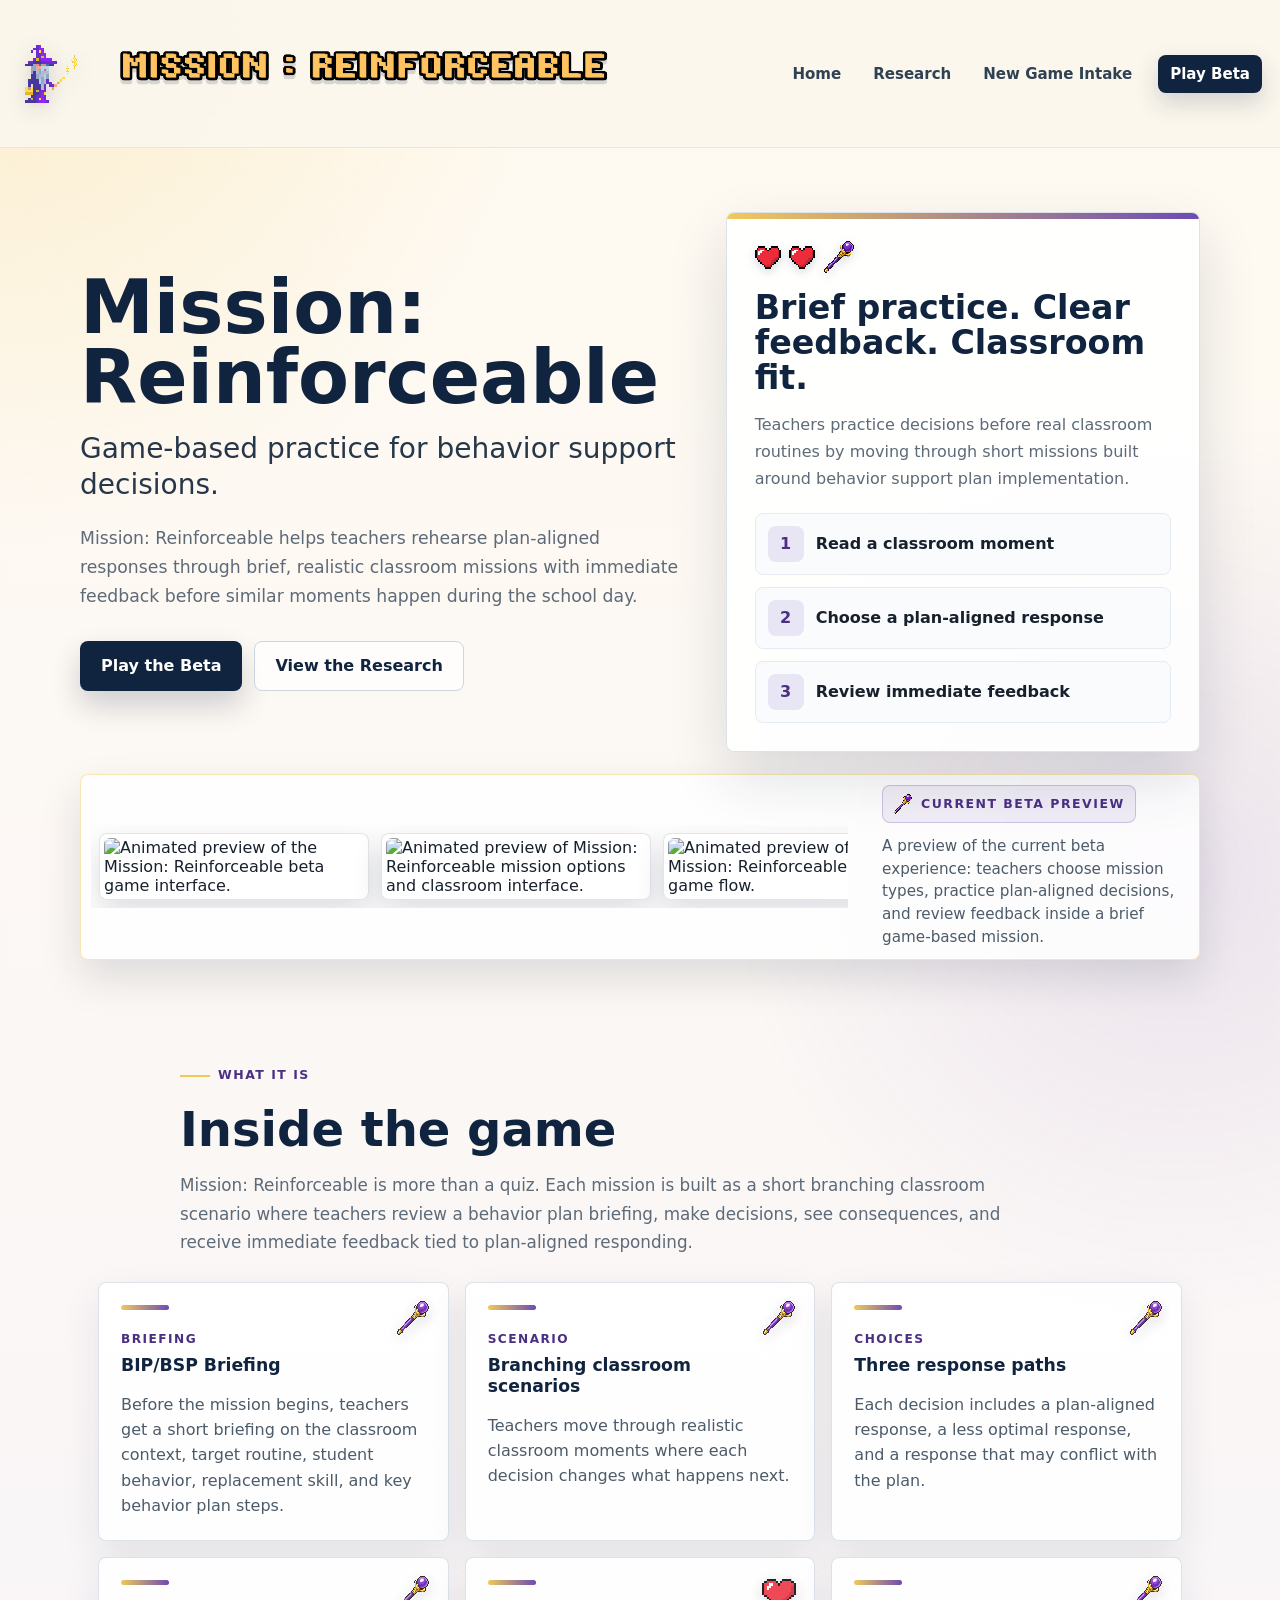
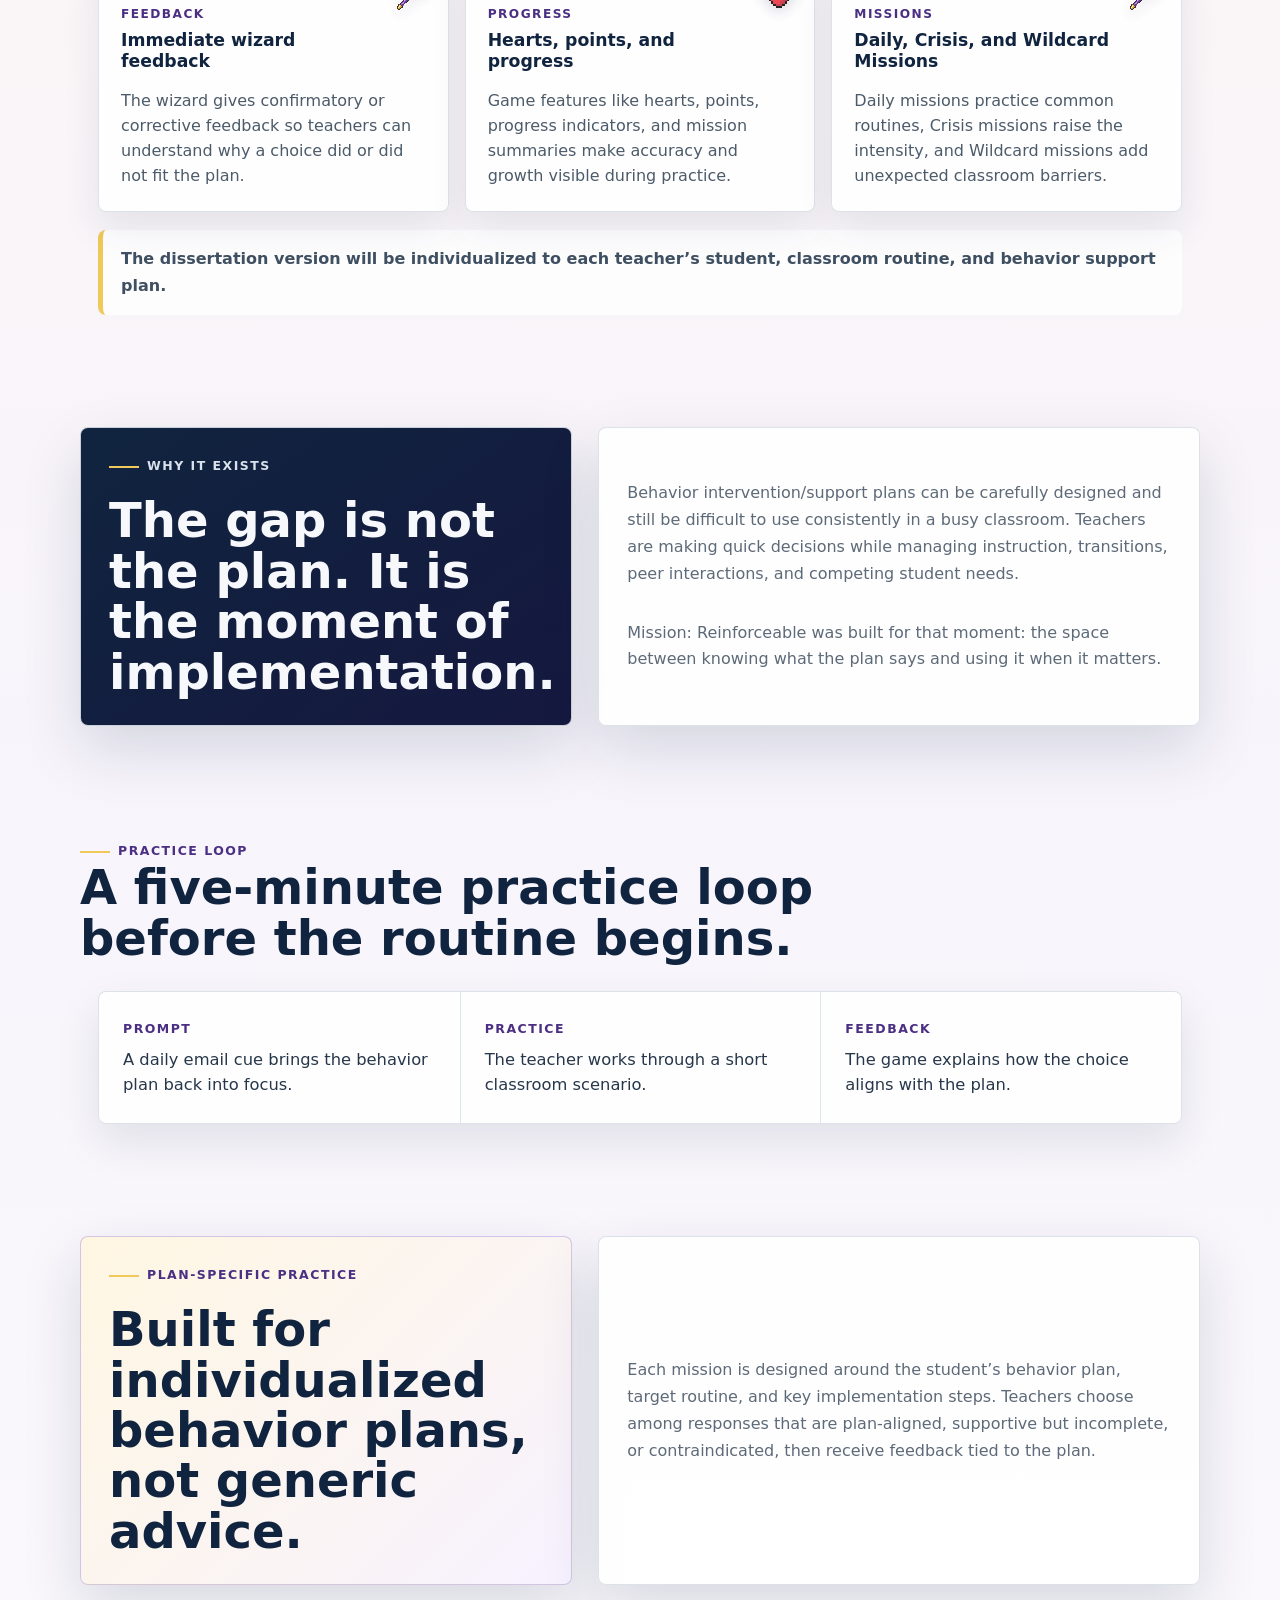
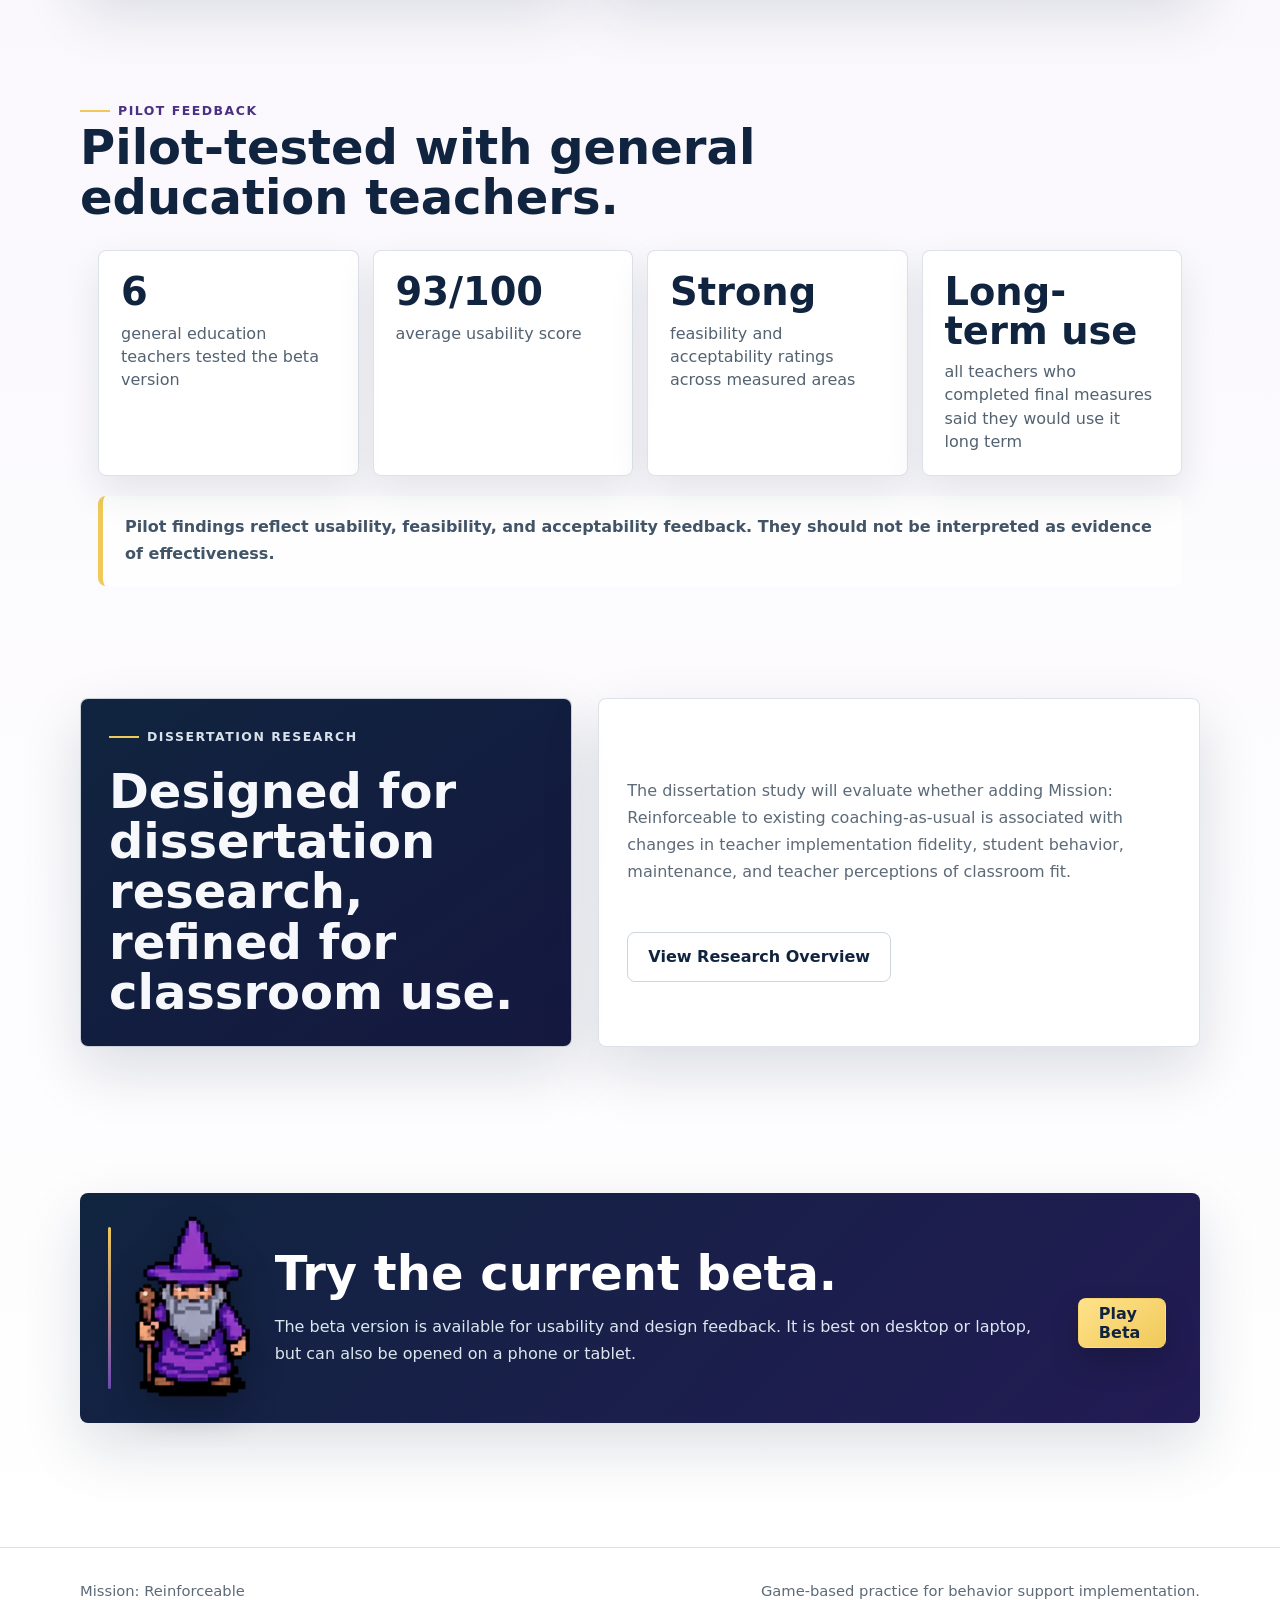
==== index.html @ dfdf7ee7 "Update eyebrow text from 'What is it' to 'What it is'" ====
<!doctype html>
<html lang="en">
<head>
  <meta charset="utf-8" />
  <meta name="viewport" content="width=device-width, initial-scale=1" />
  <title>Mission: Reinforceable</title>
  <link rel="icon" href="favicon.png" />
  <link rel="stylesheet" href="assets/site/site.css" />
</head>
<body>
  <div class="site-shell">
    <header class="site-header">
      <div class="nav-wrap">
        <a class="brand" href="./" aria-label="Mission: Reinforceable home">
          <img class="brand-icon" src="favicon.png" alt="" />
          <img class="brand-logo" src="assets/game/skin-v2/mission-reinforceable-title.png" alt="Mission: Reinforceable" />
        </a>
        <nav class="nav-links" aria-label="Primary navigation">
          <a href="./">Home</a>
          <a href="research/">Research</a>
          <a href="intake/">New Game Intake</a>
          <a class="nav-cta" href="beta/">Play Beta</a>
        </nav>
      </div>
    </header>

    <main>
      <section class="hero">
        <div class="hero-grid">
          <div class="hero-copy">
            <h1>Mission: Reinforceable</h1>
            <p class="subtitle">Game-based practice for behavior support decisions.</p>
            <p class="lede">Mission: Reinforceable helps teachers rehearse plan-aligned responses through brief, realistic classroom missions with immediate feedback before similar moments happen during the school day.</p>
            <div class="actions">
              <a class="button button-primary" href="beta/">Play the Beta</a>
              <a class="button button-secondary" href="research/">View the Research</a>
            </div>
          </div>
          <aside class="hero-summary-card" aria-label="Mission summary">
            <div class="asset-row" aria-hidden="true">
              <img src="assets/game/skin-v2/heart-icon.png" alt="" />
              <img src="assets/game/skin-v2/heart-icon.png" alt="" />
              <img src="assets/game/skin-v2/behavior-xp-icon.png" alt="" />
            </div>
            <h2>Brief practice. Clear feedback. Classroom fit.</h2>
            <p>Teachers practice decisions before real classroom routines by moving through short missions built around behavior support plan implementation.</p>
            <div class="summary-steps">
              <div class="summary-step">
                <span>1</span>
                <strong>Read a classroom moment</strong>
              </div>
              <div class="summary-step">
                <span>2</span>
                <strong>Choose a plan-aligned response</strong>
              </div>
              <div class="summary-step">
                <span>3</span>
                <strong>Review immediate feedback</strong>
              </div>
            </div>
          </aside>
        </div>

        <figure class="hero-preview-wide" aria-label="Current beta preview">
          <div class="preview-gif-row">
            <div class="preview-frame">
              <img class="game-preview-gif" src="assets/site/game-preview.gif" alt="Animated preview of the Mission: Reinforceable beta game interface." />
            </div>
            <div class="preview-frame">
              <img class="game-preview-gif" src="assets/site/game-preview-2.gif" alt="Animated preview of Mission: Reinforceable mission options and classroom interface." />
            </div>
            <div class="preview-frame">
              <img class="game-preview-gif" src="assets/site/game-preview-3.gif" alt="Animated preview of the Mission: Reinforceable beta game flow." />
            </div>
          </div>
          <figcaption class="preview-copy">
            <span class="preview-label"><img src="assets/game/skin-v2/behavior-xp-icon.png" alt="" /> Current beta preview</span>
            <p class="preview-caption">A preview of the current beta experience: teachers choose mission types, practice plan-aligned decisions, and review feedback inside a brief game-based mission.</p>
          </figcaption>
        </figure>
      </section>

      <section class="section inside-game">
        <div class="inside-game-intro">
          <p class="eyebrow">What it is</p>
          <h2>Inside the game</h2>
          <p>Mission: Reinforceable is more than a quiz. Each mission is built as a short branching classroom scenario where teachers review a behavior plan briefing, make decisions, see consequences, and receive immediate feedback tied to plan-aligned responding.</p>
        </div>
        <div class="game-feature-grid">
          <article class="game-feature-card">
            <span class="feature-kicker">Briefing</span>
            <h3>BIP/BSP Briefing</h3>
            <p>Before the mission begins, teachers get a short briefing on the classroom context, target routine, student behavior, replacement skill, and key behavior plan steps.</p>
          </article>
          <article class="game-feature-card">
            <span class="feature-kicker">Scenario</span>
            <h3>Branching classroom scenarios</h3>
            <p>Teachers move through realistic classroom moments where each decision changes what happens next.</p>
          </article>
          <article class="game-feature-card">
            <span class="feature-kicker">Choices</span>
            <h3>Three response paths</h3>
            <p>Each decision includes a plan-aligned response, a less optimal response, and a response that may conflict with the plan.</p>
          </article>
          <article class="game-feature-card">
            <span class="feature-kicker">Feedback</span>
            <h3>Immediate wizard feedback</h3>
            <p>The wizard gives confirmatory or corrective feedback so teachers can understand why a choice did or did not fit the plan.</p>
          </article>
          <article class="game-feature-card">
            <span class="feature-kicker">Progress</span>
            <h3>Hearts, points, and progress</h3>
            <p>Game features like hearts, points, progress indicators, and mission summaries make accuracy and growth visible during practice.</p>
          </article>
          <article class="game-feature-card">
            <span class="feature-kicker">Missions</span>
            <h3>Daily, Crisis, and Wildcard Missions</h3>
            <p>Daily missions practice common routines, Crisis missions raise the intensity, and Wildcard missions add unexpected classroom barriers.</p>
          </article>
        </div>
        <p class="inside-game-note">The dissertation version will be individualized to each teacher’s student, classroom routine, and behavior support plan.</p>
      </section>

      <section class="section split refined-split">
        <div class="panel dark">
          <p class="eyebrow">Why it exists</p>
          <h2>The gap is not the plan. It is the moment of implementation.</h2>
        </div>
        <div class="panel">
          <p>Behavior intervention/support plans can be carefully designed and still be difficult to use consistently in a busy classroom. Teachers are making quick decisions while managing instruction, transitions, peer interactions, and competing student needs.</p>
          <p>Mission: Reinforceable was built for that moment: the space between knowing what the plan says and using it when it matters.</p>
        </div>
      </section>

      <section class="section practice-loop-section">
        <div class="section-intro">
          <p class="eyebrow">Practice loop</p>
          <h2>A five-minute practice loop before the routine begins.</h2>
        </div>
        <div class="process-strip">
          <article>
            <span>Prompt</span>
            <p>A daily email cue brings the behavior plan back into focus.</p>
          </article>
          <article>
            <span>Practice</span>
            <p>The teacher works through a short classroom scenario.</p>
          </article>
          <article>
            <span>Feedback</span>
            <p>The game explains how the choice aligns with the plan.</p>
          </article>
        </div>
      </section>

      <section class="section split refined-split">
        <div class="panel callout">
          <p class="eyebrow">Plan-specific practice</p>
          <h2>Built for individualized behavior plans, not generic advice.</h2>
        </div>
        <div class="panel">
          <p>Each mission is designed around the student’s behavior plan, target routine, and key implementation steps. Teachers choose among responses that are plan-aligned, supportive but incomplete, or contraindicated, then receive feedback tied to the plan.</p>
        </div>
      </section>

      <section class="section">
        <div class="section-intro">
          <p class="eyebrow">Pilot feedback</p>
          <h2>Pilot-tested with general education teachers.</h2>
        </div>
        <div class="stat-grid homepage-stats">
          <article class="stat-card">
            <strong>6</strong>
            <span>general education teachers tested the beta version</span>
          </article>
          <article class="stat-card">
            <strong>93/100</strong>
            <span>average usability score</span>
          </article>
          <article class="stat-card">
            <strong>Strong</strong>
            <span>feasibility and acceptability ratings across measured areas</span>
          </article>
          <article class="stat-card">
            <strong>Long-term use</strong>
            <span>all teachers who completed final measures said they would use it long term</span>
          </article>
        </div>
        <p class="section-note">Pilot findings reflect usability, feasibility, and acceptability feedback. They should not be interpreted as evidence of effectiveness.</p>
      </section>

      <section class="section split refined-split">
        <div class="panel dark">
          <p class="eyebrow">Dissertation research</p>
          <h2>Designed for dissertation research, refined for classroom use.</h2>
        </div>
        <div class="panel">
          <p>The dissertation study will evaluate whether adding Mission: Reinforceable to existing coaching-as-usual is associated with changes in teacher implementation fidelity, student behavior, maintenance, and teacher perceptions of classroom fit.</p>
          <div class="actions">
            <a class="button button-secondary" href="research/">View Research Overview</a>
          </div>
        </div>
      </section>

      <section class="section">
        <div class="cta-band cta-band-with-guide">
          <img class="cta-guide" src="assets/game/skin-v2/wizard-guide.png" alt="" />
          <div>
            <h2>Try the current beta.</h2>
            <p>The beta version is available for usability and design feedback. It is best on desktop or laptop, but can also be opened on a phone or tablet.</p>
          </div>
          <div class="actions">
            <a class="button button-primary" href="beta/">Play Beta</a>
          </div>
        </div>
      </section>
    </main>

    <footer class="site-footer">
      <div class="footer-inner">
        <span>Mission: Reinforceable</span>
        <span>Game-based practice for behavior support implementation.</span>
      </div>
    </footer>
  </div>
</body>
</html>
---- assets/site/site.css ----
:root {
  color-scheme: light;
  --mr-navy: #10243f;
  --mr-navy-2: #17365c;
  --mr-gold: #f0c95a;
  --mr-gold-dark: #9b7130;
  --mr-purple: #6d4bb3;
  --mr-purple-dark: #4b2f83;
  --mr-cream: #fbf7ed;
  --ink: #17202c;
  --muted: #5d6a78;
  --navy: var(--mr-navy);
  --navy-2: var(--mr-navy-2);
  --cream: var(--mr-cream);
  --paper: #ffffff;
  --line: #d9e0e7;
  --gold: var(--mr-gold);
  --gold-dark: var(--mr-gold-dark);
  --purple: var(--mr-purple);
  --purple-dark: var(--mr-purple-dark);
  --teal: var(--mr-purple);
  --teal-dark: var(--mr-purple-dark);
  --shadow: 0 24px 60px rgba(16, 36, 63, .14);
  --radius: 8px;
  font-family: Inter, ui-sans-serif, system-ui, -apple-system, BlinkMacSystemFont, "Segoe UI", sans-serif;
}

* {
  box-sizing: border-box;
}

html {
  background: var(--cream);
}

body {
  margin: 0;
  color: var(--ink);
  background:
    radial-gradient(circle at top left, rgba(240, 201, 90, .24), transparent 34rem),
    radial-gradient(circle at 92% 18%, rgba(109, 75, 179, .12), transparent 28rem),
    linear-gradient(180deg, #fffaf0 0%, #f7f4fb 48%, #fff 100%);
}

img {
  max-width: 100%;
  display: block;
}

a {
  color: inherit;
}

.site-shell {
  min-height: 100vh;
}

.site-header {
  position: sticky;
  top: 0;
  z-index: 20;
  border-bottom: 1px solid rgba(217, 224, 231, .78);
  background: rgba(251, 247, 237, .92);
  backdrop-filter: blur(18px);
}

.nav-wrap {
  width: min(1320px, calc(100% - 36px));
  margin: 0 auto;
}

.section,
.hero-inner,
.hero-grid,
.hero-preview-wide {
  width: min(1120px, calc(100% - 36px));
  margin: 0 auto;
}

.nav-wrap {
  min-height: 84px;
  padding: 2px 0;
  display: flex;
  align-items: center;
  justify-content: space-between;
  gap: 22px;
}

.brand {
  display: inline-flex;
  align-items: center;
  gap: 12px;
  min-width: 0;
  flex: 0 1 auto;
  font-weight: 800;
  text-decoration: none;
  letter-spacing: .01em;
}

.brand-icon {
  width: clamp(56px, 5vw, 70px);
  height: clamp(56px, 5vw, 70px);
  flex: 0 0 auto;
  object-fit: contain;
  image-rendering: pixelated;
  filter: drop-shadow(0 5px 10px rgba(16, 36, 63, .16));
}

.brand-logo {
  width: clamp(420px, 42vw, 640px);
  height: auto;
  object-fit: contain;
  object-position: left center;
  image-rendering: crisp-edges;
  image-rendering: pixelated;
  filter: drop-shadow(0 4px 0 rgba(16, 36, 63, .16));
}

.nav-links {
  display: flex;
  align-items: center;
  justify-content: flex-end;
  gap: 8px;
  flex-wrap: wrap;
  flex: 0 1 auto;
}

.nav-links a {
  padding: 10px 12px;
  border-radius: 8px;
  color: #304154;
  font-size: .94rem;
  font-weight: 700;
  text-decoration: none;
}

.nav-links a:hover,
.nav-links a:focus-visible {
  color: var(--navy);
  background: rgba(109, 75, 179, .1);
  outline: none;
}

.nav-links .nav-cta {
  margin-left: 6px;
  color: #fff;
  background: var(--navy);
  box-shadow: 0 10px 24px rgba(16, 36, 63, .18);
}

.nav-links .nav-cta:hover,
.nav-links .nav-cta:focus-visible {
  color: #fff;
  background: var(--navy-2);
}

.hero {
  padding: 64px 0 46px;
}

.hero-inner,
.hero-grid {
  display: grid;
  grid-template-columns: minmax(0, 1.12fr) minmax(300px, .88fr);
  gap: 42px;
  align-items: center;
}

.hero-copy {
  min-width: 0;
}

.eyebrow {
  display: inline-flex;
  align-items: center;
  gap: 8px;
  margin: 0 0 18px;
  color: var(--purple-dark);
  font-size: .78rem;
  font-weight: 900;
  letter-spacing: .12em;
  text-transform: uppercase;
}

.eyebrow::before {
  content: "";
  width: 30px;
  height: 2px;
  background: var(--gold);
}

h1,
h2,
h3 {
  margin: 0;
  color: var(--navy);
  letter-spacing: 0;
}

h1 {
  max-width: 760px;
  font-size: clamp(2.7rem, 8vw, 5.8rem);
  line-height: .94;
}

.hero-copy h1 {
  font-size: clamp(2.16rem, 6.4vw, 4.64rem);
}

.page-title {
  font-size: clamp(2.45rem, 6vw, 4.6rem);
}

.research-title {
  font-size: clamp(1.95rem, 4.1vw, 3.15rem);
}

h2 {
  font-size: clamp(1.85rem, 4vw, 3rem);
  line-height: 1.05;
}

h3 {
  font-size: 1.08rem;
  line-height: 1.2;
}

.card h2,
.note-card h2 {
  font-size: 1.35rem;
  line-height: 1.18;
}

p {
  color: var(--muted);
  line-height: 1.68;
}

.subtitle {
  max-width: 760px;
  margin: 18px 0 0;
  color: #26374a;
  font-size: clamp(1.25rem, 2.8vw, 1.75rem);
  line-height: 1.3;
}

.lede {
  max-width: 720px;
  margin: 20px 0 0;
  font-size: 1.08rem;
}

.citation {
  color: #586a78;
  font-size: .92em;
  font-weight: 650;
}

.research-pill {
  width: fit-content;
  margin: 22px 0 0;
  padding: 10px 14px;
  border: 1px solid rgba(109, 75, 179, .28);
  border-radius: 999px;
  color: var(--purple-dark);
  background: rgba(109, 75, 179, .09);
  font-size: .9rem;
  font-weight: 850;
}

.actions {
  display: flex;
  flex-wrap: wrap;
  gap: 12px;
  margin-top: 30px;
}

.button {
  min-height: 50px;
  display: inline-flex;
  align-items: center;
  justify-content: center;
  padding: 0 20px;
  border: 1px solid transparent;
  border-radius: 8px;
  font-weight: 800;
  text-decoration: none;
}

.button-primary {
  color: #fff;
  background: var(--navy);
  box-shadow: 0 14px 30px rgba(16, 36, 63, .2);
}

.button-primary:hover,
.button-primary:focus-visible {
  background: var(--navy-2);
  outline: none;
}

.button-secondary {
  color: var(--navy);
  border-color: #cbd6df;
  background: rgba(255, 255, 255, .78);
}

.button-secondary:hover,
.button-secondary:focus-visible {
  border-color: var(--purple);
  outline: none;
}

.hero-card,
.hero-summary-card,
.panel,
.card,
.feature-card,
.note-card {
  border: 1px solid rgba(217, 224, 231, .92);
  border-radius: var(--radius);
  background: rgba(255, 255, 255, .88);
  box-shadow: var(--shadow);
}

.hero-card,
.hero-summary-card {
  position: relative;
  overflow: hidden;
  padding: 28px;
}

.hero-card::before,
.hero-summary-card::before {
  content: "";
  position: absolute;
  inset: 0 0 auto;
  height: 6px;
  background: linear-gradient(90deg, var(--gold), var(--purple));
}

.asset-row {
  display: flex;
  align-items: center;
  gap: 8px;
  margin: 0 0 18px;
}

.asset-row img {
  width: 26px;
  height: 26px;
  object-fit: contain;
  image-rendering: pixelated;
  filter: drop-shadow(0 3px 5px rgba(16, 36, 63, .18));
}

.asset-row img:last-child {
  width: 32px;
  height: 32px;
}

.hero-summary-card h2 {
  font-size: clamp(1.45rem, 2.6vw, 2.15rem);
}

.hero-summary-card p {
  margin: 16px 0 0;
}

.mission-preview,
.summary-steps {
  display: grid;
  gap: 12px;
  margin-top: 20px;
}

.mission-row,
.summary-step {
  display: grid;
  grid-template-columns: 36px 1fr;
  gap: 12px;
  align-items: center;
  padding: 12px;
  border: 1px solid #e5ebf1;
  border-radius: 8px;
  background: #f9fbfd;
}

.mission-step,
.summary-step span {
  width: 36px;
  height: 36px;
  display: grid;
  place-items: center;
  border-radius: 8px;
  color: var(--purple-dark);
  background: rgba(109, 75, 179, .12);
  font-weight: 900;
}

.hero-preview-wide {
  width: min(1120px, calc(100% - 36px));
  margin-top: 22px;
  padding: 10px;
  display: grid;
  grid-template-columns: minmax(0, 1.85fr) minmax(280px, .75fr);
  gap: clamp(18px, 3vw, 34px);
  align-items: center;
  border: 1px solid rgba(240, 201, 90, .46);
  border-radius: 8px;
  background: rgba(255, 255, 255, .86);
  box-shadow: 0 18px 42px rgba(12, 31, 54, .13);
}

.preview-gif-row {
  display: flex;
  gap: 12px;
  align-items: center;
  overflow-x: auto;
  padding: 8px;
  scrollbar-color: rgba(109, 75, 179, .45) rgba(255, 255, 255, .55);
}

.preview-frame {
  flex: 0 0 auto;
  overflow: hidden;
  padding: 4px;
  border: 1px solid rgba(17, 42, 70, .12);
  border-radius: 8px;
  background: rgba(255, 255, 255, .94);
  box-shadow: 0 12px 30px rgba(12, 31, 54, .14);
}

.preview-copy {
  min-width: 0;
}

.preview-label {
  display: inline-flex;
  width: fit-content;
  margin: 0;
  padding: 8px 10px;
  align-items: center;
  gap: 8px;
  border: 1px solid rgba(109, 75, 179, .28);
  border-radius: 8px;
  color: var(--purple-dark);
  background: rgba(109, 75, 179, .09);
  font-size: .78rem;
  font-weight: 900;
  letter-spacing: .12em;
  line-height: 1;
  text-transform: uppercase;
}

.preview-label img {
  width: 20px;
  height: 20px;
  object-fit: contain;
  image-rendering: pixelated;
}

.game-preview-gif {
  width: clamp(260px, 20vw, 360px);
  height: auto;
  max-width: none;
  border-radius: 6px;
  background: #fff;
}

.preview-caption {
  margin: 12px 0 0;
  color: #4c5b69;
  font-size: .95rem;
  line-height: 1.5;
}

.inside-game {
  padding-top: 18px;
}

.inside-game-intro {
  width: min(920px, calc(100% - 36px));
  margin: 0 auto 26px;
}

.inside-game-intro p:last-child {
  max-width: 840px;
  margin-bottom: 0;
  font-size: 1.05rem;
}

.game-feature-grid {
  width: min(1120px, calc(100% - 36px));
  margin: 0 auto;
  display: grid;
  grid-template-columns: repeat(3, minmax(0, 1fr));
  gap: 16px;
}

.game-feature-card {
  position: relative;
  min-height: 230px;
  padding: 22px;
  overflow: hidden;
  border: 1px solid rgba(217, 224, 231, .92);
  border-radius: var(--radius);
  background: rgba(255, 255, 255, .9);
  box-shadow: 0 16px 38px rgba(16, 36, 63, .09);
}

.game-feature-card::before {
  content: "";
  display: block;
  width: 48px;
  height: 5px;
  margin-bottom: 18px;
  border-radius: 999px;
  background: linear-gradient(90deg, var(--gold), var(--purple));
}

.game-feature-card::after {
  content: "";
  position: absolute;
  right: 18px;
  top: 18px;
  width: 34px;
  height: 34px;
  opacity: .86;
  background: url("../game/skin-v2/behavior-xp-icon.png") center / contain no-repeat;
  image-rendering: pixelated;
  filter: drop-shadow(0 4px 7px rgba(16, 36, 63, .18));
}

.game-feature-card:nth-child(5)::after {
  background-image: url("../game/skin-v2/heart-icon.png");
}

.game-feature-card h3 {
  max-width: calc(100% - 38px);
  margin-top: 8px;
}

.game-feature-card p {
  margin-bottom: 0;
  color: #4c5b69;
  line-height: 1.58;
}

.feature-kicker {
  display: inline-flex;
  color: var(--purple-dark);
  font-size: .76rem;
  font-weight: 900;
  letter-spacing: .12em;
  line-height: 1;
  text-transform: uppercase;
}

.inside-game-note {
  width: min(1120px, calc(100% - 36px));
  margin: 18px auto 0;
  padding: 16px 18px;
  border-left: 5px solid var(--gold);
  border-radius: var(--radius);
  color: #3f5062;
  background: rgba(255, 255, 255, .82);
  font-weight: 750;
}

.practice-loop-section {
  padding-top: 44px;
}

.process-strip {
  width: min(1120px, calc(100% - 36px));
  margin: 0 auto;
  display: grid;
  grid-template-columns: repeat(3, minmax(0, 1fr));
  border: 1px solid rgba(217, 224, 231, .92);
  border-radius: var(--radius);
  overflow: hidden;
  background: rgba(255, 255, 255, .9);
  box-shadow: 0 18px 44px rgba(16, 36, 63, .1);
}

.process-strip article {
  padding: 26px 24px;
}

.process-strip article + article {
  border-left: 1px solid #dfe7ee;
}

.process-strip span {
  display: inline-flex;
  margin-bottom: 12px;
  color: var(--purple-dark);
  font-size: .78rem;
  font-weight: 900;
  letter-spacing: .12em;
  text-transform: uppercase;
}

.process-strip p {
  margin: 0;
  color: #26374a;
  font-size: 1.02rem;
  line-height: 1.5;
}

.section {
  padding: 56px 0;
}

.section-intro {
  max-width: 760px;
  margin-bottom: 28px;
}

.section-intro p {
  margin-bottom: 0;
}

.split {
  display: grid;
  grid-template-columns: minmax(0, .9fr) minmax(0, 1.1fr);
  gap: 26px;
  align-items: start;
}

.refined-split {
  align-items: stretch;
}

.refined-split .panel {
  display: flex;
  flex-direction: column;
  justify-content: center;
}

.panel {
  padding: 28px;
}

.panel.dark {
  color: #f6f8fb;
  background: linear-gradient(145deg, var(--navy), #15183f);
}

.panel.dark h2,
.panel.dark h3,
.panel.dark p {
  color: inherit;
}

.panel.dark p {
  color: #d9e2ec;
}

.grid-3,
.grid-5,
.content-grid {
  display: grid;
  gap: 16px;
}

.grid-3 {
  grid-template-columns: repeat(3, minmax(0, 1fr));
}

.grid-5 {
  grid-template-columns: repeat(5, minmax(0, 1fr));
}

.content-grid {
  grid-template-columns: repeat(2, minmax(0, 1fr));
}

.card,
.feature-card,
.note-card {
  padding: 22px;
}

.card p,
.feature-card p,
.note-card p {
  margin-bottom: 0;
}

.number {
  width: 38px;
  height: 38px;
  display: grid;
  place-items: center;
  margin-bottom: 18px;
  border-radius: 8px;
  color: var(--navy);
  background: linear-gradient(145deg, #f5db91, #d3a84d);
  font-weight: 900;
}

.feature-card {
  box-shadow: none;
}

.feature-card::before {
  content: "";
  display: block;
  width: 38px;
  height: 4px;
  margin-bottom: 18px;
  border-radius: 999px;
  background: var(--purple);
}

.icon-eyebrow img {
  width: 22px;
  height: 22px;
  object-fit: contain;
  image-rendering: pixelated;
}

.research-wizard-card {
  display: grid;
  grid-template-columns: 88px 1fr;
  gap: 18px;
  align-items: center;
  border-color: rgba(109, 75, 179, .24);
}

.wizard-accent {
  width: 88px;
  height: auto;
  justify-self: center;
  image-rendering: pixelated;
  filter: drop-shadow(0 12px 18px rgba(16, 36, 63, .2));
}

.research-hero .hero-inner {
  align-items: start;
}

.outcome-grid,
.stat-grid {
  width: min(1120px, calc(100% - 36px));
  margin: 0 auto 18px;
  display: grid;
  gap: 14px;
}

.outcome-grid {
  grid-template-columns: repeat(4, minmax(0, 1fr));
}

.outcome-card,
.mini-card,
.stat-card {
  border: 1px solid rgba(217, 224, 231, .92);
  border-radius: var(--radius);
  background: rgba(255, 255, 255, .9);
}

.outcome-card {
  min-height: 112px;
  display: flex;
  align-items: center;
  padding: 18px;
  color: var(--navy);
  font-size: 1.02rem;
  font-weight: 850;
  box-shadow: 0 14px 34px rgba(16, 36, 63, .08);
}

.outcome-card::before {
  content: "";
  width: 10px;
  height: 42px;
  flex: 0 0 auto;
  margin-right: 14px;
  border-radius: 999px;
  background: linear-gradient(var(--gold), var(--purple));
}

.support-list {
  display: flex;
  flex-wrap: wrap;
  gap: 10px;
  margin: 18px 0;
  padding: 0;
  list-style: none;
}

.support-list li {
  padding: 9px 12px;
  border: 1px solid #dfe7ee;
  border-radius: 999px;
  color: #26374a;
  background: #fff;
  font-size: .92rem;
  font-weight: 800;
}

.compact-grid {
  margin: 18px 0;
}

.mini-card {
  padding: 16px;
  color: var(--navy);
  font-weight: 850;
  box-shadow: none;
}

.research-card h3,
.phase-card h3,
.decision-card h3 {
  margin-bottom: 12px;
}

.research-card .citation {
  margin-top: 14px;
  color: var(--purple-dark);
}

.phase-card {
  border-top: 5px solid var(--gold);
}

.decision-card {
  border-top: 5px solid var(--purple);
}

.measure-grid .feature-card {
  min-height: 190px;
}

.section-note {
  width: min(1120px, calc(100% - 36px));
  margin: 20px auto 0;
  padding: 18px 22px;
  border-left: 5px solid var(--gold);
  border-radius: var(--radius);
  background: rgba(255, 255, 255, .82);
  color: #425467;
  font-weight: 700;
}

.stat-grid {
  grid-template-columns: repeat(4, minmax(0, 1fr));
}

.stat-card {
  padding: 22px;
  box-shadow: 0 16px 38px rgba(16, 36, 63, .1);
}

.stat-card strong {
  display: block;
  margin-bottom: 10px;
  color: var(--navy);
  font-size: clamp(1.6rem, 3vw, 2.4rem);
  line-height: 1;
}

.stat-card span {
  color: #536271;
  line-height: 1.45;
}

.homepage-stats .stat-card {
  min-height: 170px;
}

.researcher-note {
  color: #31465c;
  font-weight: 750;
}

.references-section {
  padding-top: 28px;
}

.reference-list {
  width: min(1120px, calc(100% - 36px));
  margin: 0 auto 56px;
  padding: 24px 28px 24px 48px;
  border: 1px solid rgba(217, 224, 231, .92);
  border-radius: var(--radius);
  background: rgba(255, 255, 255, .82);
  color: #536271;
  box-shadow: 0 14px 38px rgba(16, 36, 63, .08);
  columns: 2;
  column-gap: 42px;
  font-size: .82rem;
  line-height: 1.5;
}

.reference-list li {
  break-inside: avoid;
  margin: 0 0 12px;
  padding-left: 4px;
}

.reference-list a {
  color: var(--purple-dark);
  overflow-wrap: anywhere;
}

.callout {
  border-color: rgba(109, 75, 179, .28);
  background: linear-gradient(135deg, #fff7e2, #f7f2ff);
}

.cta-band {
  margin: 34px auto 68px;
  padding: 34px;
  display: flex;
  align-items: center;
  justify-content: space-between;
  gap: 24px;
  border-radius: var(--radius);
  background: linear-gradient(135deg, var(--navy), #221b54);
  box-shadow: var(--shadow);
}

.cta-band::before {
  content: "";
  align-self: stretch;
  width: 5px;
  border-radius: 999px;
  background: linear-gradient(var(--gold), var(--purple));
}

.cta-band-with-guide {
  position: relative;
  padding-left: 28px;
}

.cta-guide {
  width: clamp(76px, 9vw, 118px);
  height: auto;
  flex: 0 0 auto;
  align-self: flex-end;
  margin: -12px 0 -10px;
  image-rendering: pixelated;
  filter: drop-shadow(0 14px 18px rgba(0, 0, 0, .24));
}

.cta-band h2,
.cta-band p {
  color: #fff;
}

.cta-band p {
  margin-bottom: 0;
  color: #dbe7ef;
}

.cta-band .button-primary {
  color: #10243f;
  background: linear-gradient(145deg, #ffe28a, var(--gold));
  box-shadow: 0 14px 30px rgba(0, 0, 0, .18);
}

.cta-band .button-primary:hover,
.cta-band .button-primary:focus-visible {
  color: #10243f;
  background: #ffe28a;
}

.site-footer {
  padding: 34px 0;
  border-top: 1px solid var(--line);
  color: var(--muted);
  background: #fff;
}

.footer-inner {
  width: min(1120px, calc(100% - 36px));
  margin: 0 auto;
  display: flex;
  justify-content: space-between;
  gap: 18px;
  flex-wrap: wrap;
  font-size: .92rem;
}

.placeholder-box {
  padding: 28px;
  border: 1px dashed rgba(109, 75, 179, .45);
  border-radius: var(--radius);
  background: rgba(109, 75, 179, .07);
}

.beta-briefing {
  padding: 58px 0 76px;
}

.briefing-hero,
.briefing-panel,
.briefing-cta {
  width: min(1120px, calc(100% - 36px));
  margin: 0 auto;
}

.briefing-hero {
  max-width: 900px;
  margin-bottom: 34px;
  text-align: center;
}

.briefing-hero .eyebrow {
  justify-content: center;
}

.briefing-panel {
  position: relative;
  display: grid;
  grid-template-columns: minmax(112px, 170px) 1fr;
  gap: 28px;
  align-items: center;
  margin-top: 18px;
  padding: 26px 30px;
  overflow: hidden;
  border: 1px solid rgba(217, 224, 231, .92);
  border-radius: var(--radius);
  background: rgba(255, 255, 255, .9);
  box-shadow: 0 18px 44px rgba(16, 36, 63, .1);
}

.briefing-panel::before {
  content: "";
  position: absolute;
  inset: 0 0 auto;
  height: 6px;
  background: linear-gradient(90deg, var(--gold), var(--purple));
}

.briefing-panel.reverse {
  grid-template-columns: 1fr minmax(112px, 170px);
}

.briefing-panel.reverse .briefing-wizard {
  grid-column: 2;
  grid-row: 1;
}

.briefing-panel.reverse .briefing-copy {
  grid-column: 1;
  grid-row: 1;
}

.briefing-wizard {
  width: min(150px, 100%);
  height: auto;
  justify-self: center;
  image-rendering: pixelated;
  filter: drop-shadow(0 13px 18px rgba(16, 36, 63, .18));
}

.briefing-wizard.flip {
  transform: scaleX(-1);
}

.briefing-copy h2 {
  margin-top: 10px;
  font-size: clamp(1.45rem, 2.8vw, 2.15rem);
}

.briefing-copy p {
  max-width: 760px;
  margin: 14px 0 0;
  color: #3f5062;
  font-size: 1.03rem;
}

.briefing-label {
  display: inline-flex;
  width: fit-content;
  padding: 7px 10px;
  border: 1px solid rgba(240, 201, 90, .58);
  border-radius: 8px;
  color: var(--purple-dark);
  background: rgba(240, 201, 90, .18);
  font-size: .76rem;
  font-weight: 900;
  letter-spacing: .12em;
  line-height: 1;
  text-transform: uppercase;
}

.briefing-note {
  padding: 14px 16px;
  border-left: 5px solid var(--purple);
  border-radius: 8px;
  background: rgba(109, 75, 179, .08);
  font-weight: 700;
}

.briefing-checklist {
  display: grid;
  grid-template-columns: repeat(2, minmax(0, 1fr));
  gap: 10px;
  margin: 16px 0 0;
  padding: 0;
  list-style: none;
}

.briefing-checklist li {
  padding: 11px 12px;
  border: 1px solid rgba(217, 224, 231, .92);
  border-radius: 8px;
  color: #27384c;
  background: #fff;
  font-size: .95rem;
  font-weight: 800;
}

.briefing-cta {
  margin-top: 28px;
  padding: 32px;
  display: flex;
  align-items: center;
  justify-content: space-between;
  gap: 26px;
  border-radius: var(--radius);
  background: linear-gradient(135deg, var(--navy), #221b54);
  box-shadow: var(--shadow);
}

.briefing-cta h2,
.briefing-cta p {
  color: #fff;
}

.briefing-cta p {
  margin-bottom: 0;
  color: #e6edf7;
}

.briefing-cta .eyebrow {
  color: #ffe28a;
}

.launch-beta-button {
  flex: 0 0 auto;
}

.field-list {
  display: grid;
  gap: 12px;
  margin: 20px 0 0;
  padding: 0;
  list-style: none;
}

.field-list li {
  padding: 14px 16px;
  border: 1px solid #dfe7ee;
  border-radius: 8px;
  background: #fff;
  color: #34465b;
  font-weight: 700;
}

@media (max-width: 900px) {
  .nav-wrap {
    align-items: flex-start;
    flex-direction: column;
    min-height: auto;
    padding: 8px 0;
  }

  .nav-links {
    justify-content: flex-start;
  }

  .brand-logo {
    width: clamp(390px, 72vw, 540px);
  }

  .brand-icon {
    width: 56px;
    height: 56px;
  }

  .hero-inner,
  .hero-grid,
  .split,
  .content-grid {
    grid-template-columns: 1fr;
  }

  .process-strip {
    grid-template-columns: 1fr;
  }

  .hero-preview-wide {
    grid-template-columns: 1fr;
  }

  .process-strip article + article {
    border-left: 0;
    border-top: 1px solid #dfe7ee;
  }

  .grid-3,
  .grid-5 {
    grid-template-columns: repeat(2, minmax(0, 1fr));
  }

  .outcome-grid,
  .stat-grid {
    grid-template-columns: repeat(2, minmax(0, 1fr));
  }

  .game-feature-grid {
    grid-template-columns: repeat(2, minmax(0, 1fr));
  }

  .reference-list {
    columns: 1;
  }

  .cta-band {
    align-items: flex-start;
    flex-direction: column;
  }

  .briefing-panel,
  .briefing-panel.reverse {
    grid-template-columns: 120px 1fr;
  }

  .briefing-panel.reverse .briefing-wizard {
    grid-column: 1;
  }

  .briefing-panel.reverse .briefing-copy {
    grid-column: 2;
  }

  .briefing-cta {
    align-items: flex-start;
    flex-direction: column;
  }

  .cta-band::before {
    width: 100%;
    height: 5px;
  }

  .cta-guide {
    align-self: flex-start;
    margin: -8px 0 0;
  }

  .research-wizard-card {
    grid-template-columns: 72px 1fr;
  }

  .wizard-accent {
    width: 72px;
  }
}

@media (max-width: 620px) {
  .nav-wrap,
  .section,
  .hero-inner,
  .hero-grid,
  .hero-preview-wide,
  .footer-inner {
    width: min(100% - 24px, 1120px);
  }

  .nav-links,
  .nav-links a,
  .button,
  .actions {
    width: 100%;
  }

  .nav-links a,
  .button {
    justify-content: center;
  }

  .brand-logo {
    width: min(390px, calc(100vw - 76px));
  }

  .brand-icon {
    width: 48px;
    height: 48px;
  }

  .grid-3,
  .grid-5 {
    grid-template-columns: 1fr;
  }

  .outcome-grid,
  .stat-grid,
  .process-strip,
  .game-feature-grid,
  .inside-game-intro,
  .inside-game-note,
  .section-note {
    width: min(100% - 24px, 1120px);
  }

  .outcome-grid,
  .stat-grid,
  .game-feature-grid {
    grid-template-columns: 1fr;
  }

  .hero {
    padding-top: 48px;
  }

  .preview-gif-row {
    padding: 6px;
  }

  .game-preview-gif {
    width: clamp(240px, 78vw, 330px);
  }

  .section {
    padding: 40px 0;
  }

  .reference-list {
    width: min(100% - 24px, 1120px);
    padding: 20px 20px 20px 36px;
  }

  .beta-briefing {
    padding: 42px 0 58px;
  }

  .briefing-hero,
  .briefing-panel,
  .briefing-cta {
    width: min(100% - 24px, 1120px);
  }

  .briefing-panel,
  .briefing-panel.reverse {
    grid-template-columns: 1fr;
    gap: 16px;
    padding: 24px 22px;
  }

  .briefing-panel.reverse .briefing-wizard,
  .briefing-panel.reverse .briefing-copy {
    grid-column: 1;
  }

  .briefing-wizard {
    width: 86px;
    justify-self: start;
  }

  .briefing-copy p {
    font-size: 1rem;
  }

  .briefing-checklist {
    grid-template-columns: 1fr;
  }

  .launch-beta-button {
    width: 100%;
  }

  .research-wizard-card {
    grid-template-columns: 1fr;
  }

  .wizard-accent {
    width: 64px;
    justify-self: start;
  }

  .asset-row img {
    width: 22px;
    height: 22px;
  }

  .asset-row img:last-child {
    width: 28px;
    height: 28px;
  }
}
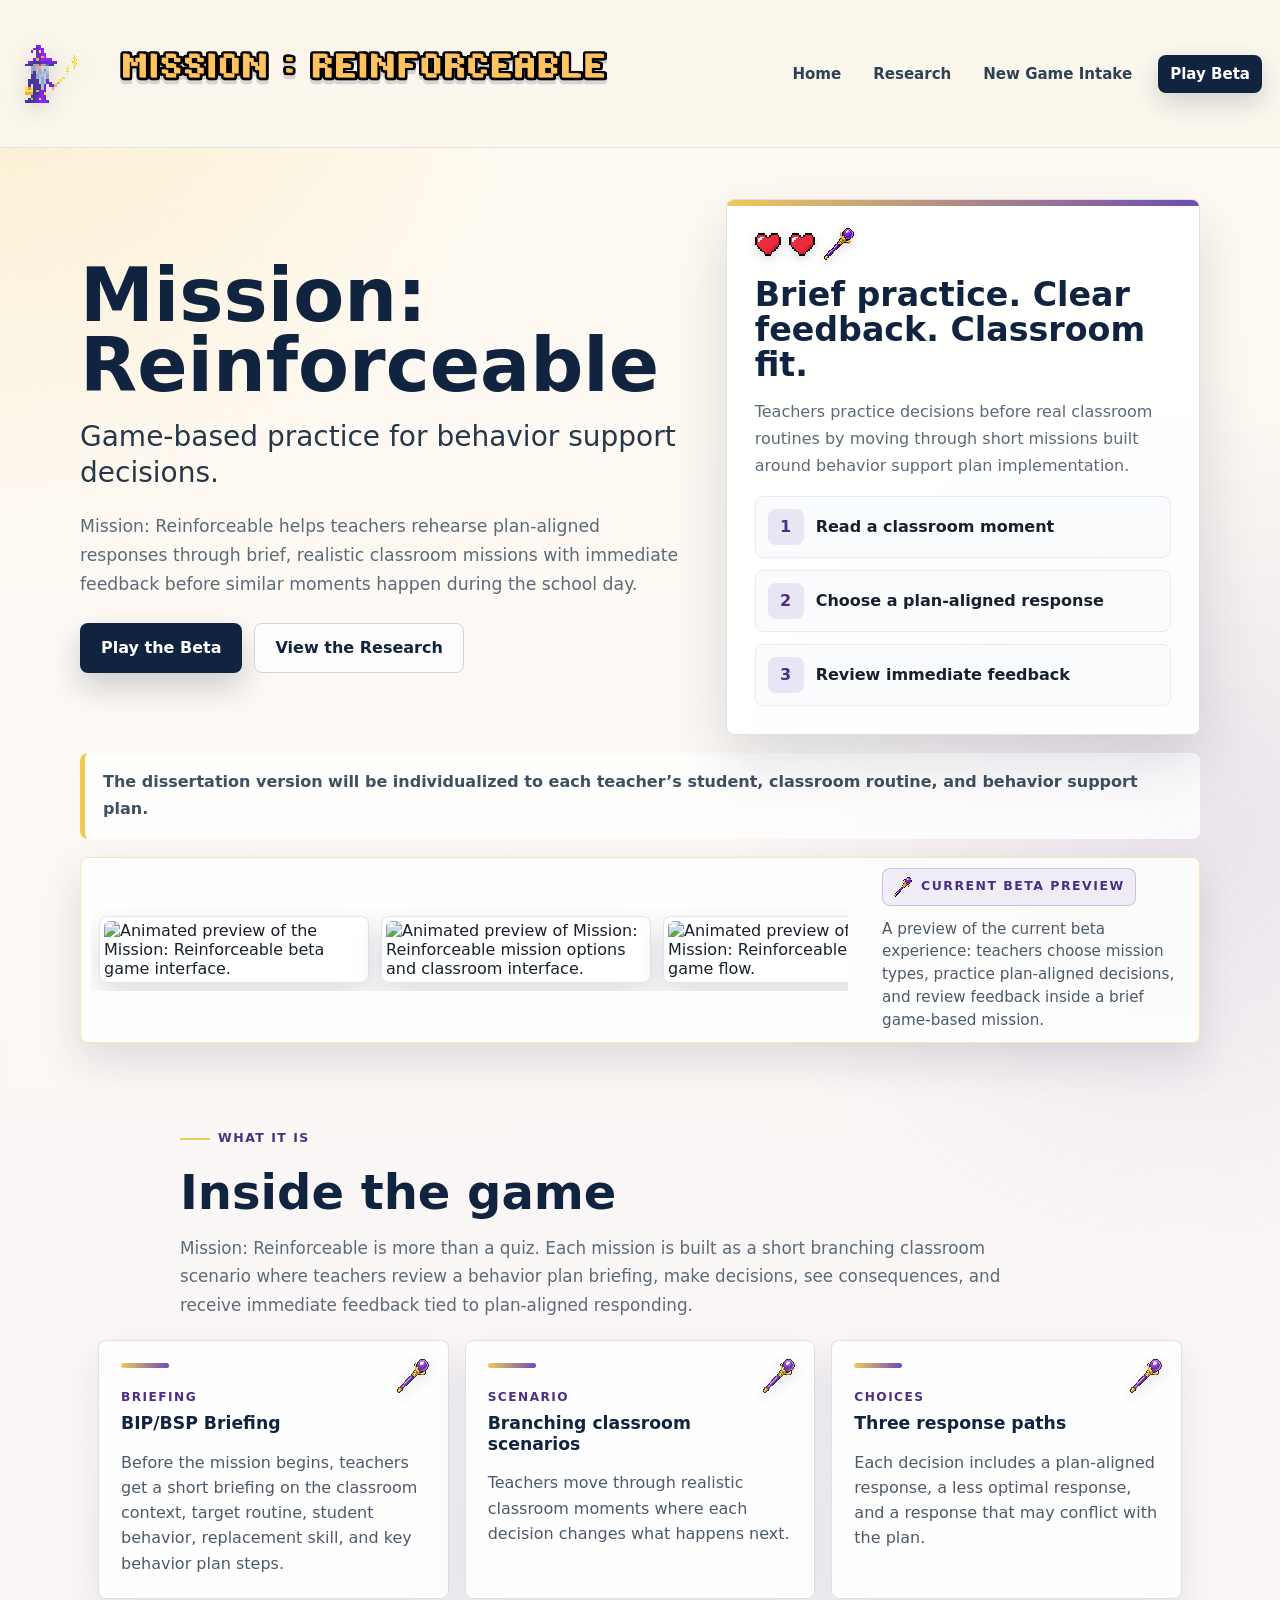
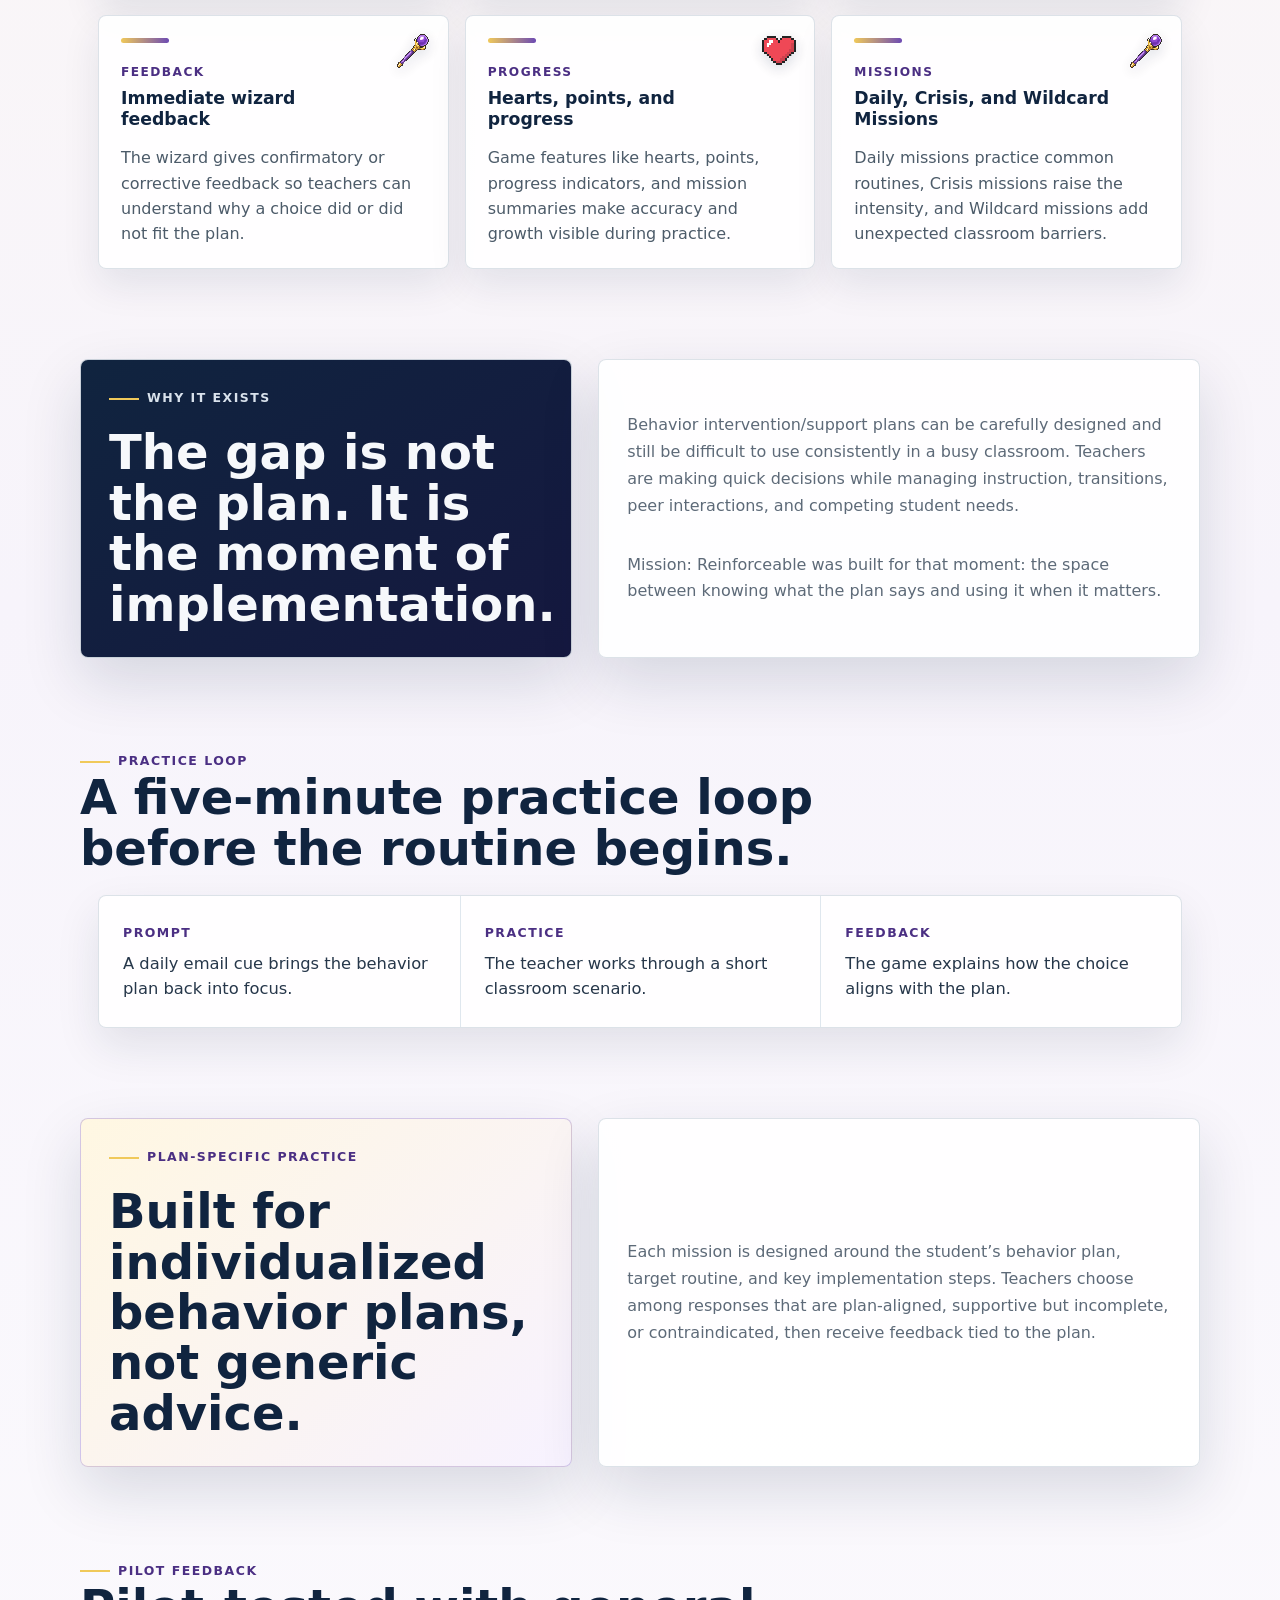
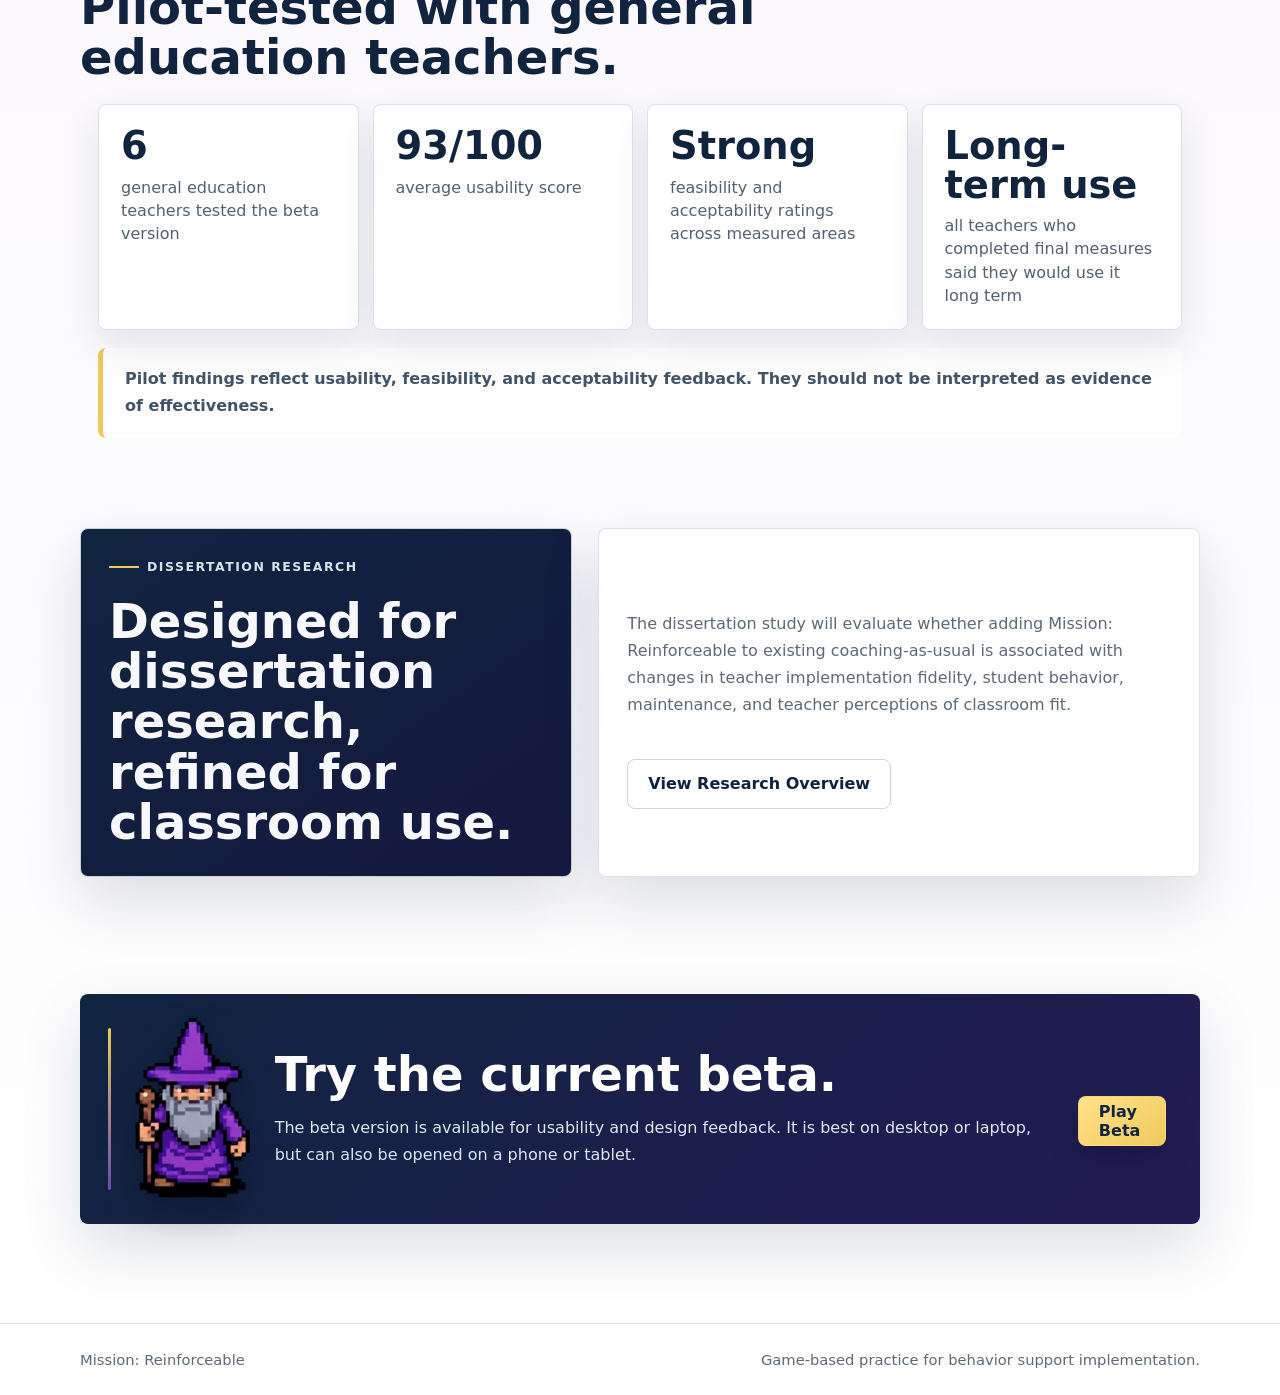
==== commit de6a1241: "updating site" ====
--- a/index.html
+++ b/index.html
@@ -61,6 +61,8 @@
           </aside>
         </div>
 
+        <p class="inside-game-note preview-note">The dissertation version will be individualized to each teacher’s student, classroom routine, and behavior support plan.</p>
+
         <figure class="hero-preview-wide" aria-label="Current beta preview">
           <div class="preview-gif-row">
             <div class="preview-frame">
@@ -118,7 +120,6 @@
             <p>Daily missions practice common routines, Crisis missions raise the intensity, and Wildcard missions add unexpected classroom barriers.</p>
           </article>
         </div>
-        <p class="inside-game-note">The dissertation version will be individualized to each teacher’s student, classroom routine, and behavior support plan.</p>
       </section>
 
       <section class="section split refined-split">
--- a/assets/site/site.css
+++ b/assets/site/site.css
@@ -155,7 +155,7 @@
 }
 
 .hero {
-  padding: 64px 0 46px;
+  padding: 51px 0 37px;
 }
 
 .hero-inner,
@@ -272,7 +272,7 @@
   display: flex;
   flex-wrap: wrap;
   gap: 12px;
-  margin-top: 30px;
+  margin-top: 24px;
 }
 
 .button {
@@ -371,7 +371,7 @@
 .summary-steps {
   display: grid;
   gap: 12px;
-  margin-top: 20px;
+  margin-top: 16px;
 }
 
 .mission-row,
@@ -400,7 +400,7 @@
 
 .hero-preview-wide {
   width: min(1120px, calc(100% - 36px));
-  margin-top: 22px;
+  margin-top: 18px;
   padding: 10px;
   display: grid;
   grid-template-columns: minmax(0, 1.85fr) minmax(280px, .75fr);
@@ -481,7 +481,7 @@
 
 .inside-game-intro {
   width: min(920px, calc(100% - 36px));
-  margin: 0 auto 26px;
+  margin: 0 auto 21px;
 }
 
 .inside-game-intro p:last-child {
@@ -559,7 +559,7 @@
 
 .inside-game-note {
   width: min(1120px, calc(100% - 36px));
-  margin: 18px auto 0;
+  margin: 14px auto 0;
   padding: 16px 18px;
   border-left: 5px solid var(--gold);
   border-radius: var(--radius);
@@ -568,8 +568,12 @@
   font-weight: 750;
 }
 
+.preview-note {
+  margin-top: 18px;
+}
+
 .practice-loop-section {
-  padding-top: 44px;
+  padding-top: 35px;
 }
 
 .process-strip {
@@ -610,12 +614,12 @@
 }
 
 .section {
-  padding: 56px 0;
+  padding: 45px 0;
 }
 
 .section-intro {
   max-width: 760px;
-  margin-bottom: 28px;
+  margin-bottom: 22px;
 }
 
 .section-intro p {
@@ -838,7 +842,7 @@
 
 .section-note {
   width: min(1120px, calc(100% - 36px));
-  margin: 20px auto 0;
+  margin: 16px auto 0;
   padding: 18px 22px;
   border-left: 5px solid var(--gold);
   border-radius: var(--radius);
@@ -879,12 +883,12 @@
 }
 
 .references-section {
-  padding-top: 28px;
+  padding-top: 22px;
 }
 
 .reference-list {
   width: min(1120px, calc(100% - 36px));
-  margin: 0 auto 56px;
+  margin: 0 auto 45px;
   padding: 24px 28px 24px 48px;
   border: 1px solid rgba(217, 224, 231, .92);
   border-radius: var(--radius);
@@ -914,7 +918,7 @@
 }
 
 .cta-band {
-  margin: 34px auto 68px;
+  margin: 27px auto 54px;
   padding: 34px;
   display: flex;
   align-items: center;
@@ -971,7 +975,7 @@
 }
 
 .site-footer {
-  padding: 34px 0;
+  padding: 27px 0;
   border-top: 1px solid var(--line);
   color: var(--muted);
   background: #fff;
@@ -995,7 +999,7 @@
 }
 
 .beta-briefing {
-  padding: 58px 0 76px;
+  padding: 46px 0 61px;
 }
 
 .briefing-hero,
@@ -1007,7 +1011,7 @@
 
 .briefing-hero {
   max-width: 900px;
-  margin-bottom: 34px;
+  margin-bottom: 27px;
   text-align: center;
 }
 
@@ -1021,7 +1025,7 @@
   grid-template-columns: minmax(112px, 170px) 1fr;
   gap: 28px;
   align-items: center;
-  margin-top: 18px;
+  margin-top: 14px;
   padding: 26px 30px;
   overflow: hidden;
   border: 1px solid rgba(217, 224, 231, .92);
@@ -1119,7 +1123,7 @@
 }
 
 .briefing-cta {
-  margin-top: 28px;
+  margin-top: 22px;
   padding: 32px;
   display: flex;
   align-items: center;
@@ -1319,7 +1323,7 @@
   }
 
   .hero {
-    padding-top: 48px;
+    padding-top: 38px;
   }
 
   .preview-gif-row {
@@ -1331,7 +1335,7 @@
   }
 
   .section {
-    padding: 40px 0;
+    padding: 32px 0;
   }
 
   .reference-list {
@@ -1340,7 +1344,7 @@
   }
 
   .beta-briefing {
-    padding: 42px 0 58px;
+    padding: 34px 0 46px;
   }
 
   .briefing-hero,
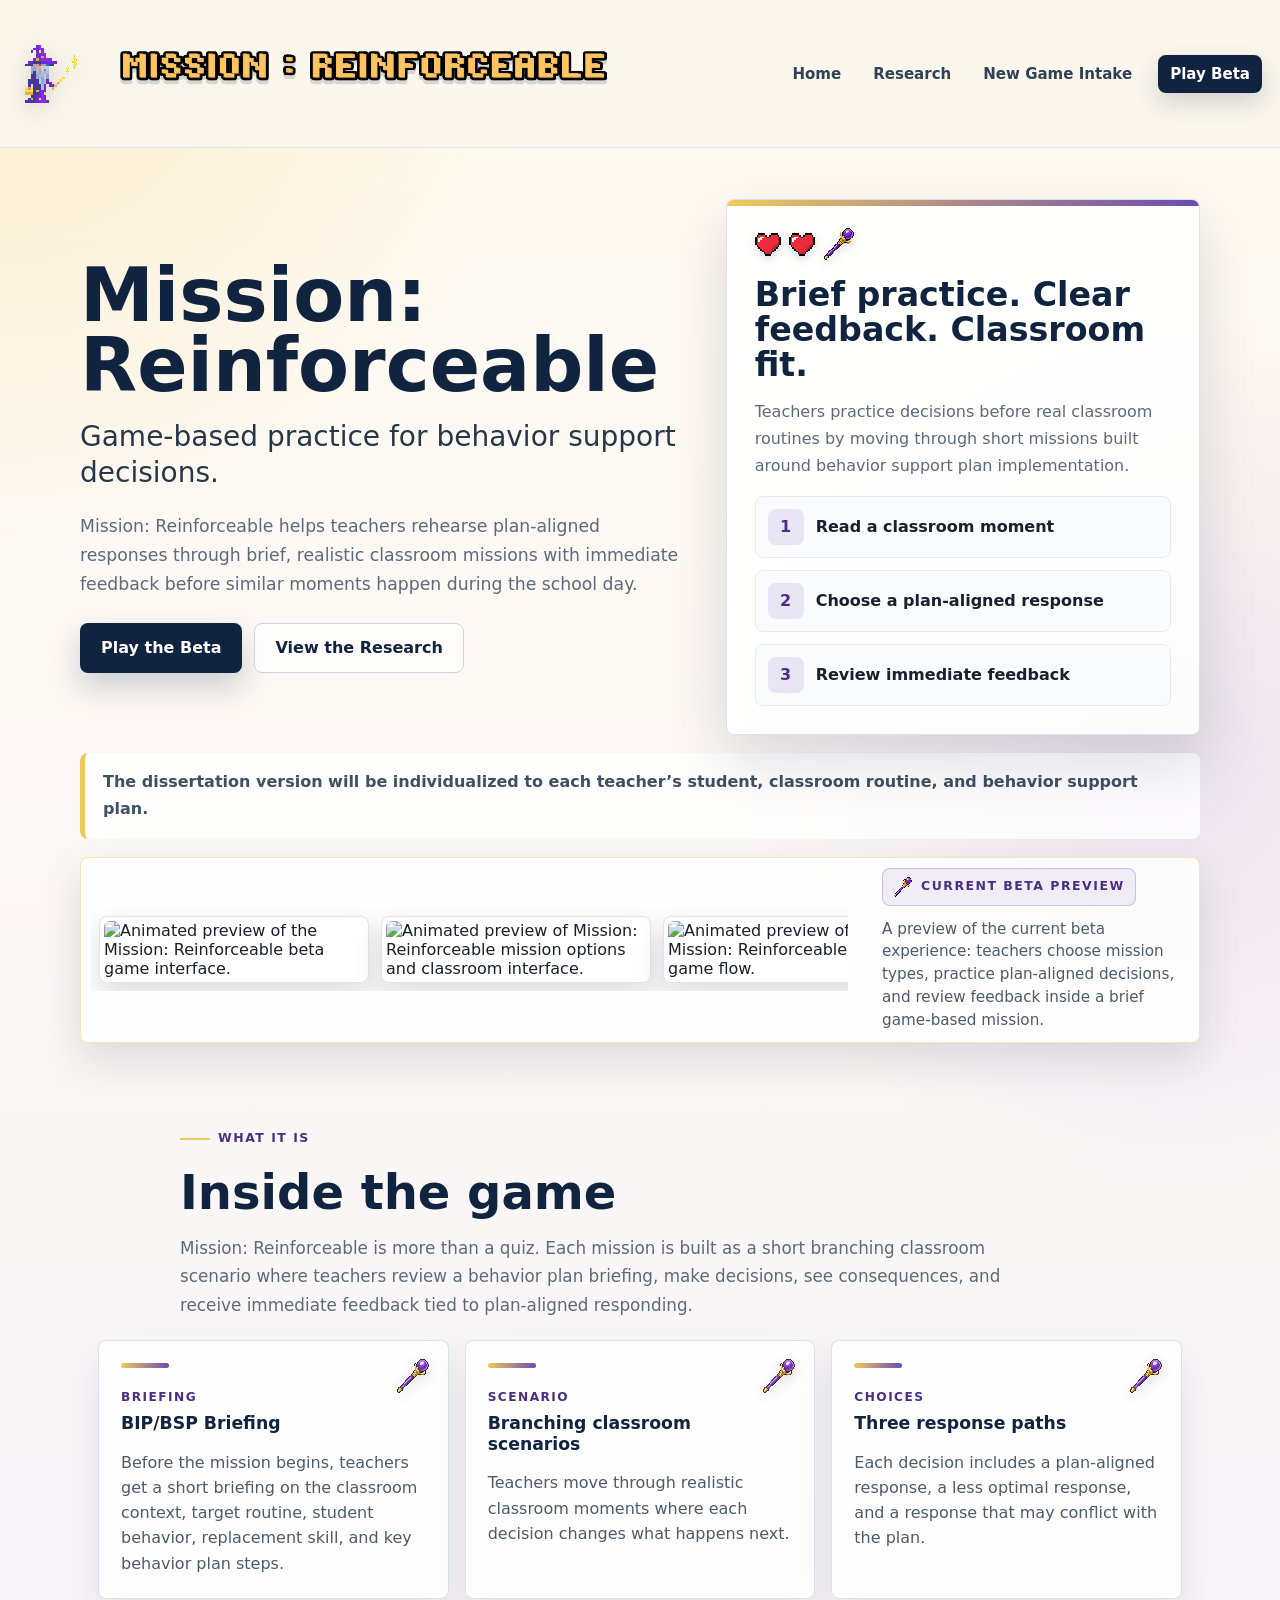
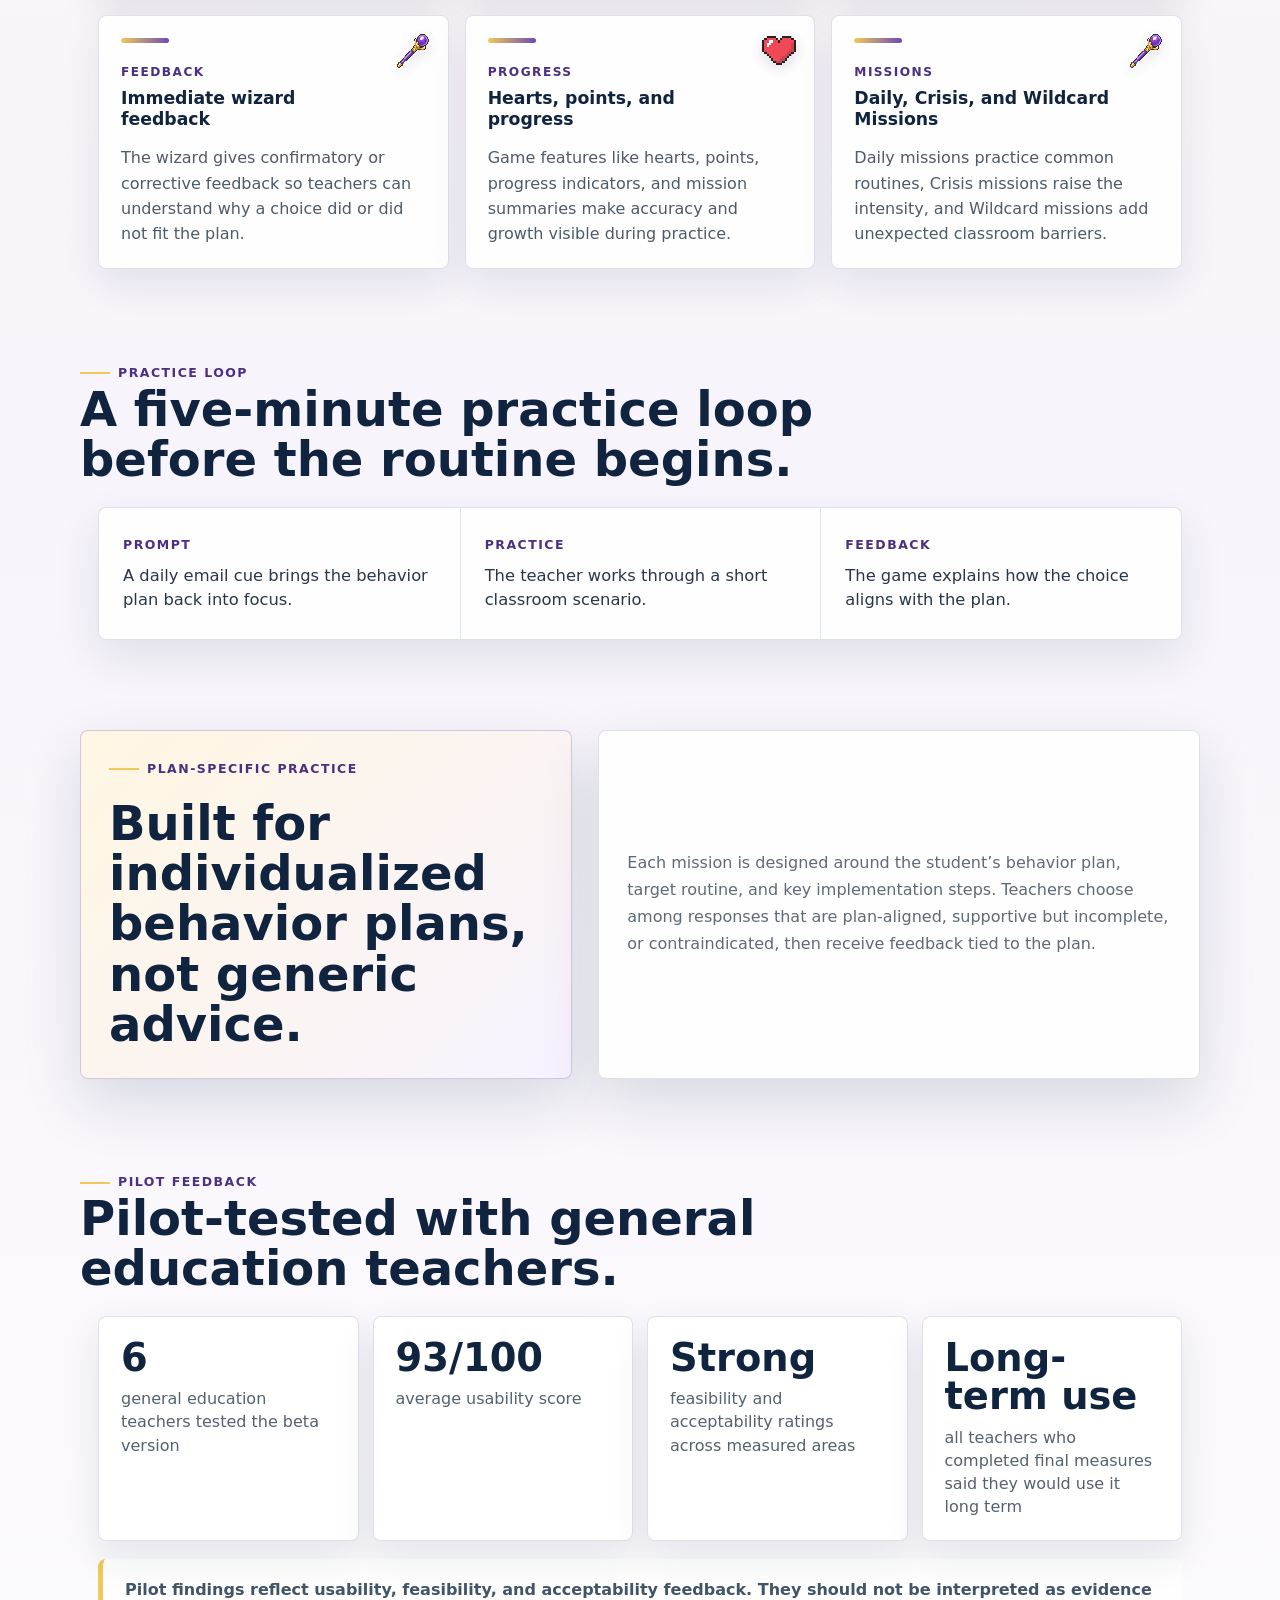
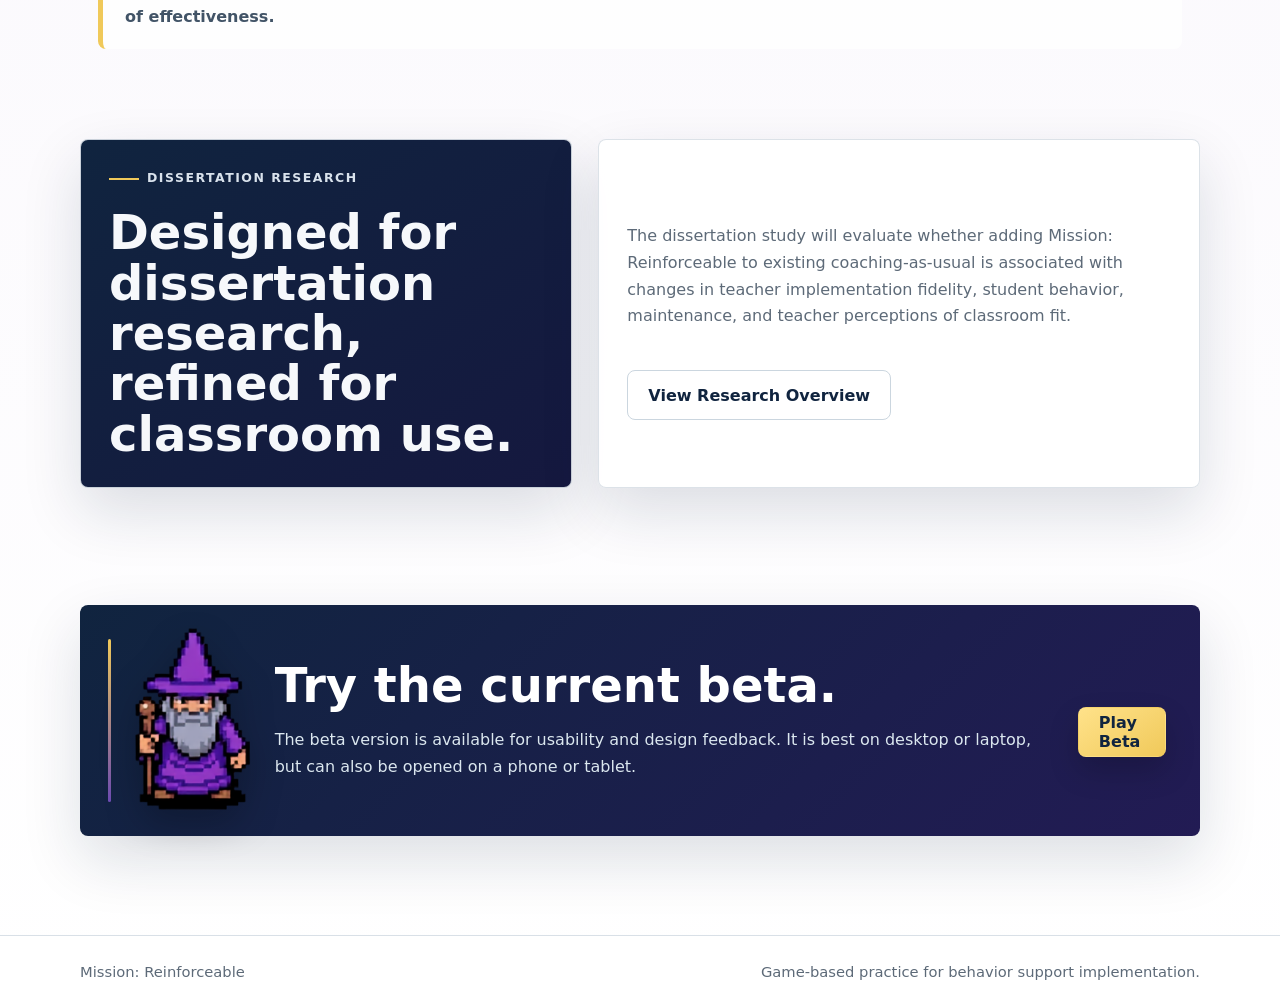
==== commit fdeb04af: "Update index.html" ====
--- a/index.html
+++ b/index.html
@@ -122,17 +122,6 @@
         </div>
       </section>
 
-      <section class="section split refined-split">
-        <div class="panel dark">
-          <p class="eyebrow">Why it exists</p>
-          <h2>The gap is not the plan. It is the moment of implementation.</h2>
-        </div>
-        <div class="panel">
-          <p>Behavior intervention/support plans can be carefully designed and still be difficult to use consistently in a busy classroom. Teachers are making quick decisions while managing instruction, transitions, peer interactions, and competing student needs.</p>
-          <p>Mission: Reinforceable was built for that moment: the space between knowing what the plan says and using it when it matters.</p>
-        </div>
-      </section>
-
       <section class="section practice-loop-section">
         <div class="section-intro">
           <p class="eyebrow">Practice loop</p>
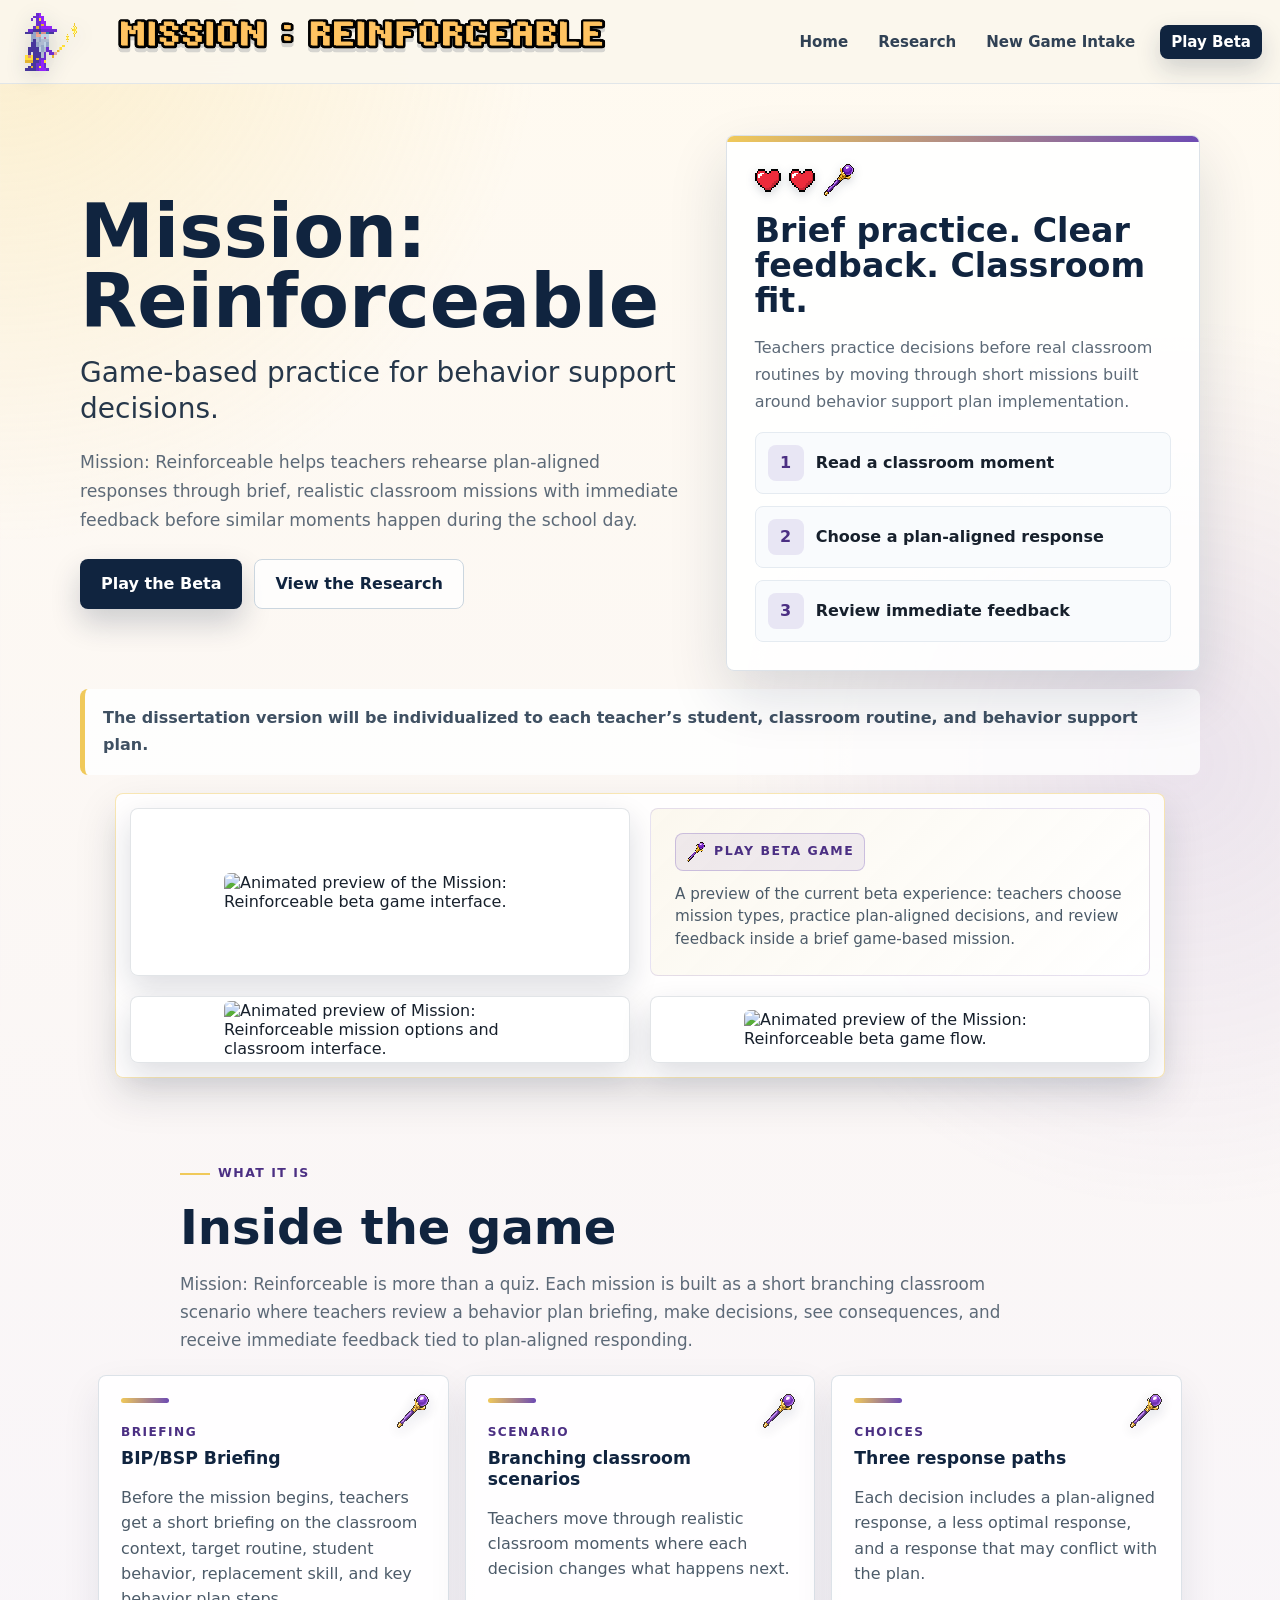
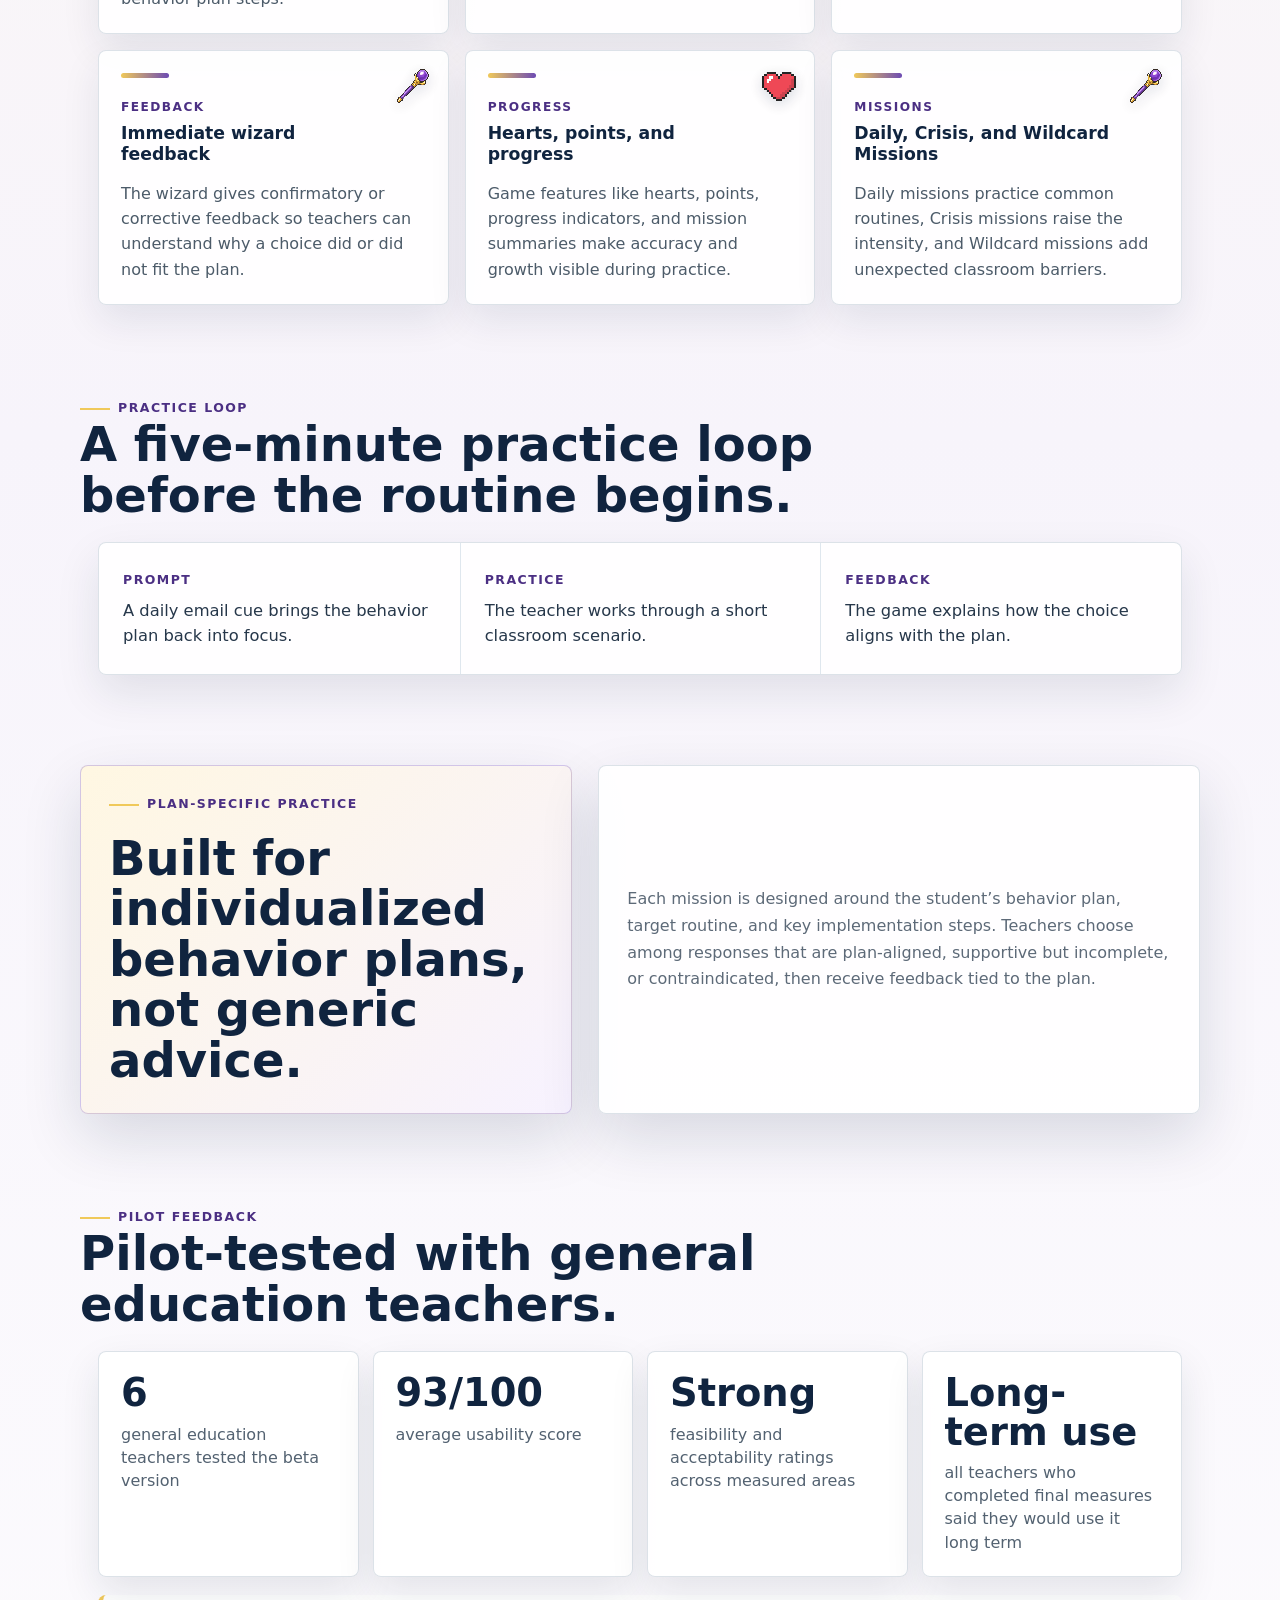
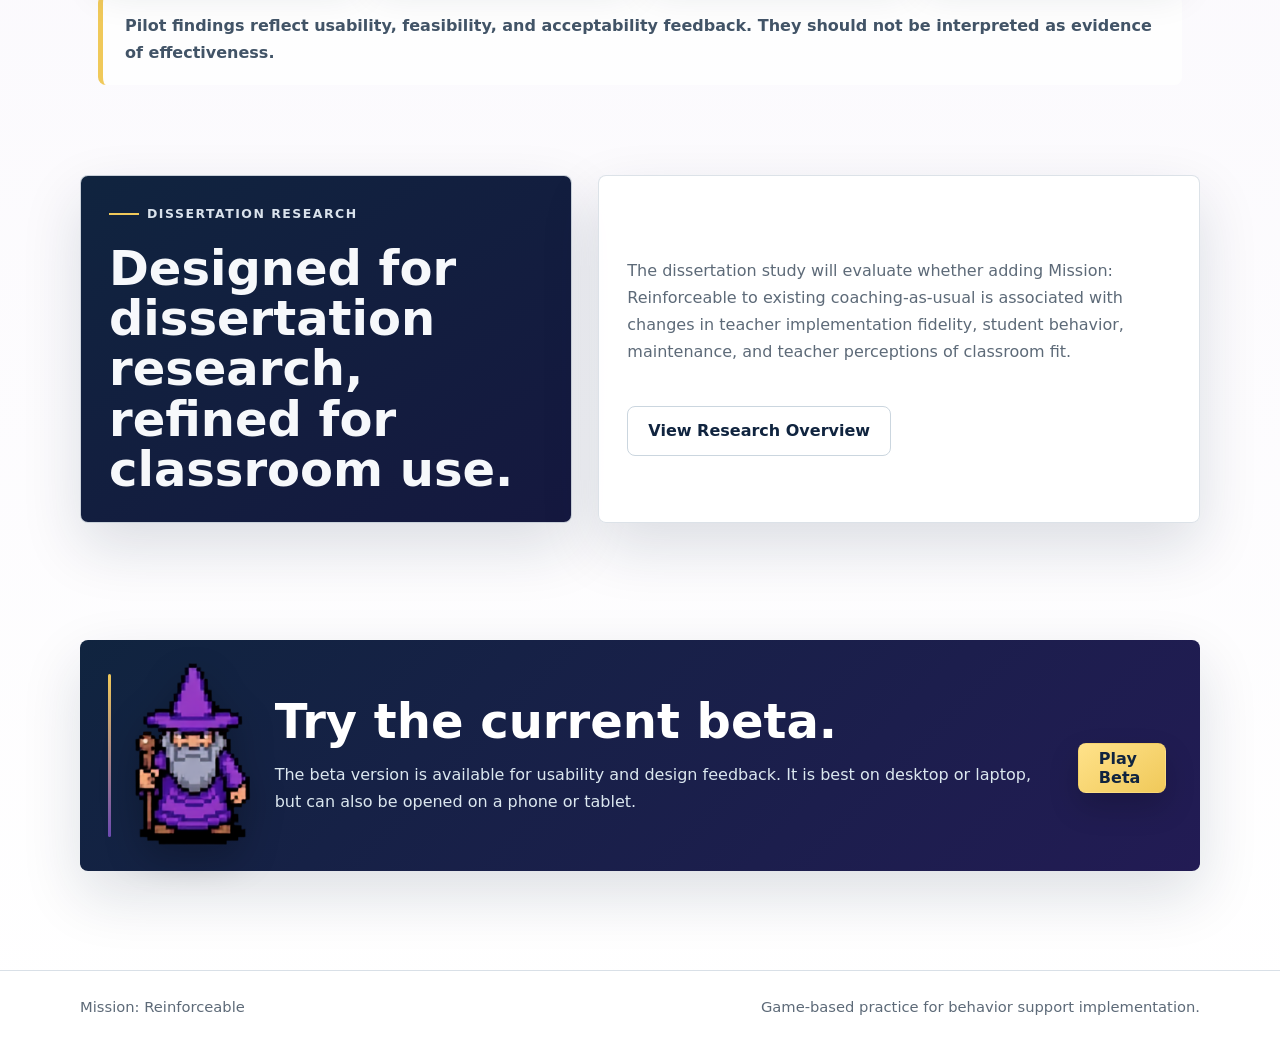
==== commit 64bae04f: "updates" ====
--- a/index.html
+++ b/index.html
@@ -63,22 +63,20 @@
 
         <p class="inside-game-note preview-note">The dissertation version will be individualized to each teacher’s student, classroom routine, and behavior support plan.</p>
 
-        <figure class="hero-preview-wide" aria-label="Current beta preview">
-          <div class="preview-gif-row">
-            <div class="preview-frame">
-              <img class="game-preview-gif" src="assets/site/game-preview.gif" alt="Animated preview of the Mission: Reinforceable beta game interface." />
-            </div>
-            <div class="preview-frame">
-              <img class="game-preview-gif" src="assets/site/game-preview-2.gif" alt="Animated preview of Mission: Reinforceable mission options and classroom interface." />
-            </div>
-            <div class="preview-frame">
-              <img class="game-preview-gif" src="assets/site/game-preview-3.gif" alt="Animated preview of the Mission: Reinforceable beta game flow." />
-            </div>
+        <figure class="hero-preview-wide preview-quad" aria-label="Play beta game preview">
+          <div class="preview-frame">
+            <img class="game-preview-gif" src="assets/site/game-preview.gif" alt="Animated preview of the Mission: Reinforceable beta game interface." />
           </div>
           <figcaption class="preview-copy">
-            <span class="preview-label"><img src="assets/game/skin-v2/behavior-xp-icon.png" alt="" /> Current beta preview</span>
+            <a class="preview-label preview-label-link" href="beta/"><img src="assets/game/skin-v2/behavior-xp-icon.png" alt="" /> Play Beta Game</a>
             <p class="preview-caption">A preview of the current beta experience: teachers choose mission types, practice plan-aligned decisions, and review feedback inside a brief game-based mission.</p>
           </figcaption>
+          <div class="preview-frame">
+            <img class="game-preview-gif" src="assets/site/game-preview-2.gif" alt="Animated preview of Mission: Reinforceable mission options and classroom interface." />
+          </div>
+          <div class="preview-frame">
+            <img class="game-preview-gif" src="assets/site/game-preview-3.gif" alt="Animated preview of the Mission: Reinforceable beta game flow." />
+          </div>
         </figure>
       </section>
 
--- a/assets/site/site.css
+++ b/assets/site/site.css
@@ -78,18 +78,18 @@
 }
 
 .nav-wrap {
-  min-height: 84px;
-  padding: 2px 0;
+  min-height: 64px;
+  padding: 0;
   display: flex;
   align-items: center;
   justify-content: space-between;
-  gap: 22px;
+  gap: 18px;
 }
 
 .brand {
   display: inline-flex;
   align-items: center;
-  gap: 12px;
+  gap: 10px;
   min-width: 0;
   flex: 0 1 auto;
   font-weight: 800;
@@ -109,8 +109,10 @@
 .brand-logo {
   width: clamp(420px, 42vw, 640px);
   height: auto;
+  margin: -30px 0;
   object-fit: contain;
   object-position: left center;
+  clip-path: inset(20% 0 20% 0);
   image-rendering: crisp-edges;
   image-rendering: pixelated;
   filter: drop-shadow(0 4px 0 rgba(16, 36, 63, .16));
@@ -126,7 +128,7 @@
 }
 
 .nav-links a {
-  padding: 10px 12px;
+  padding: 8px 11px;
   border-radius: 8px;
   color: #304154;
   font-size: .94rem;
@@ -401,17 +403,21 @@
 .hero-preview-wide {
   width: min(1120px, calc(100% - 36px));
   margin-top: 18px;
-  padding: 10px;
+  padding: 14px;
   display: grid;
-  grid-template-columns: minmax(0, 1.85fr) minmax(280px, .75fr);
-  gap: clamp(18px, 3vw, 34px);
-  align-items: center;
+  grid-template-columns: repeat(2, minmax(0, 1fr));
+  gap: clamp(14px, 2vw, 20px);
+  align-items: stretch;
   border: 1px solid rgba(240, 201, 90, .46);
   border-radius: 8px;
   background: rgba(255, 255, 255, .86);
   box-shadow: 0 18px 42px rgba(12, 31, 54, .13);
 }
 
+.preview-quad {
+  max-width: 1050px;
+}
+
 .preview-gif-row {
   display: flex;
   gap: 12px;
@@ -425,6 +431,9 @@
   flex: 0 0 auto;
   overflow: hidden;
   padding: 4px;
+  display: flex;
+  align-items: center;
+  justify-content: center;
   border: 1px solid rgba(17, 42, 70, .12);
   border-radius: 8px;
   background: rgba(255, 255, 255, .94);
@@ -433,6 +442,13 @@
 
 .preview-copy {
   min-width: 0;
+  display: flex;
+  flex-direction: column;
+  justify-content: center;
+  padding: clamp(12px, 2vw, 24px);
+  border: 1px solid rgba(109, 75, 179, .16);
+  border-radius: 8px;
+  background: linear-gradient(135deg, rgba(251, 247, 237, .9), rgba(255, 255, 255, .96));
 }
 
 .preview-label {
@@ -453,6 +469,20 @@
   text-transform: uppercase;
 }
 
+.preview-label-link {
+  text-decoration: none;
+  transition: transform .16s ease, border-color .16s ease, background .16s ease, box-shadow .16s ease;
+}
+
+.preview-label-link:hover,
+.preview-label-link:focus-visible {
+  border-color: rgba(240, 201, 90, .72);
+  background: rgba(240, 201, 90, .16);
+  box-shadow: 0 10px 22px rgba(16, 36, 63, .12);
+  outline: none;
+  transform: translateY(-1px);
+}
+
 .preview-label img {
   width: 20px;
   height: 20px;
@@ -461,9 +491,8 @@
 }
 
 .game-preview-gif {
-  width: clamp(260px, 20vw, 360px);
+  width: min(100%, clamp(312px, 24vw, 432px));
   height: auto;
-  max-width: none;
   border-radius: 6px;
   background: #fff;
 }
@@ -1174,7 +1203,7 @@
     align-items: flex-start;
     flex-direction: column;
     min-height: auto;
-    padding: 8px 0;
+    padding: 4px 0 8px;
   }
 
   .nav-links {
@@ -1183,6 +1212,7 @@
 
   .brand-logo {
     width: clamp(390px, 72vw, 540px);
+    margin: -26px 0;
   }
 
   .brand-icon {
@@ -1294,6 +1324,7 @@
 
   .brand-logo {
     width: min(390px, calc(100vw - 76px));
+    margin: -18px 0;
   }
 
   .brand-icon {
@@ -1331,7 +1362,7 @@
   }
 
   .game-preview-gif {
-    width: clamp(240px, 78vw, 330px);
+    width: min(100%, clamp(288px, 84vw, 396px));
   }
 
   .section {
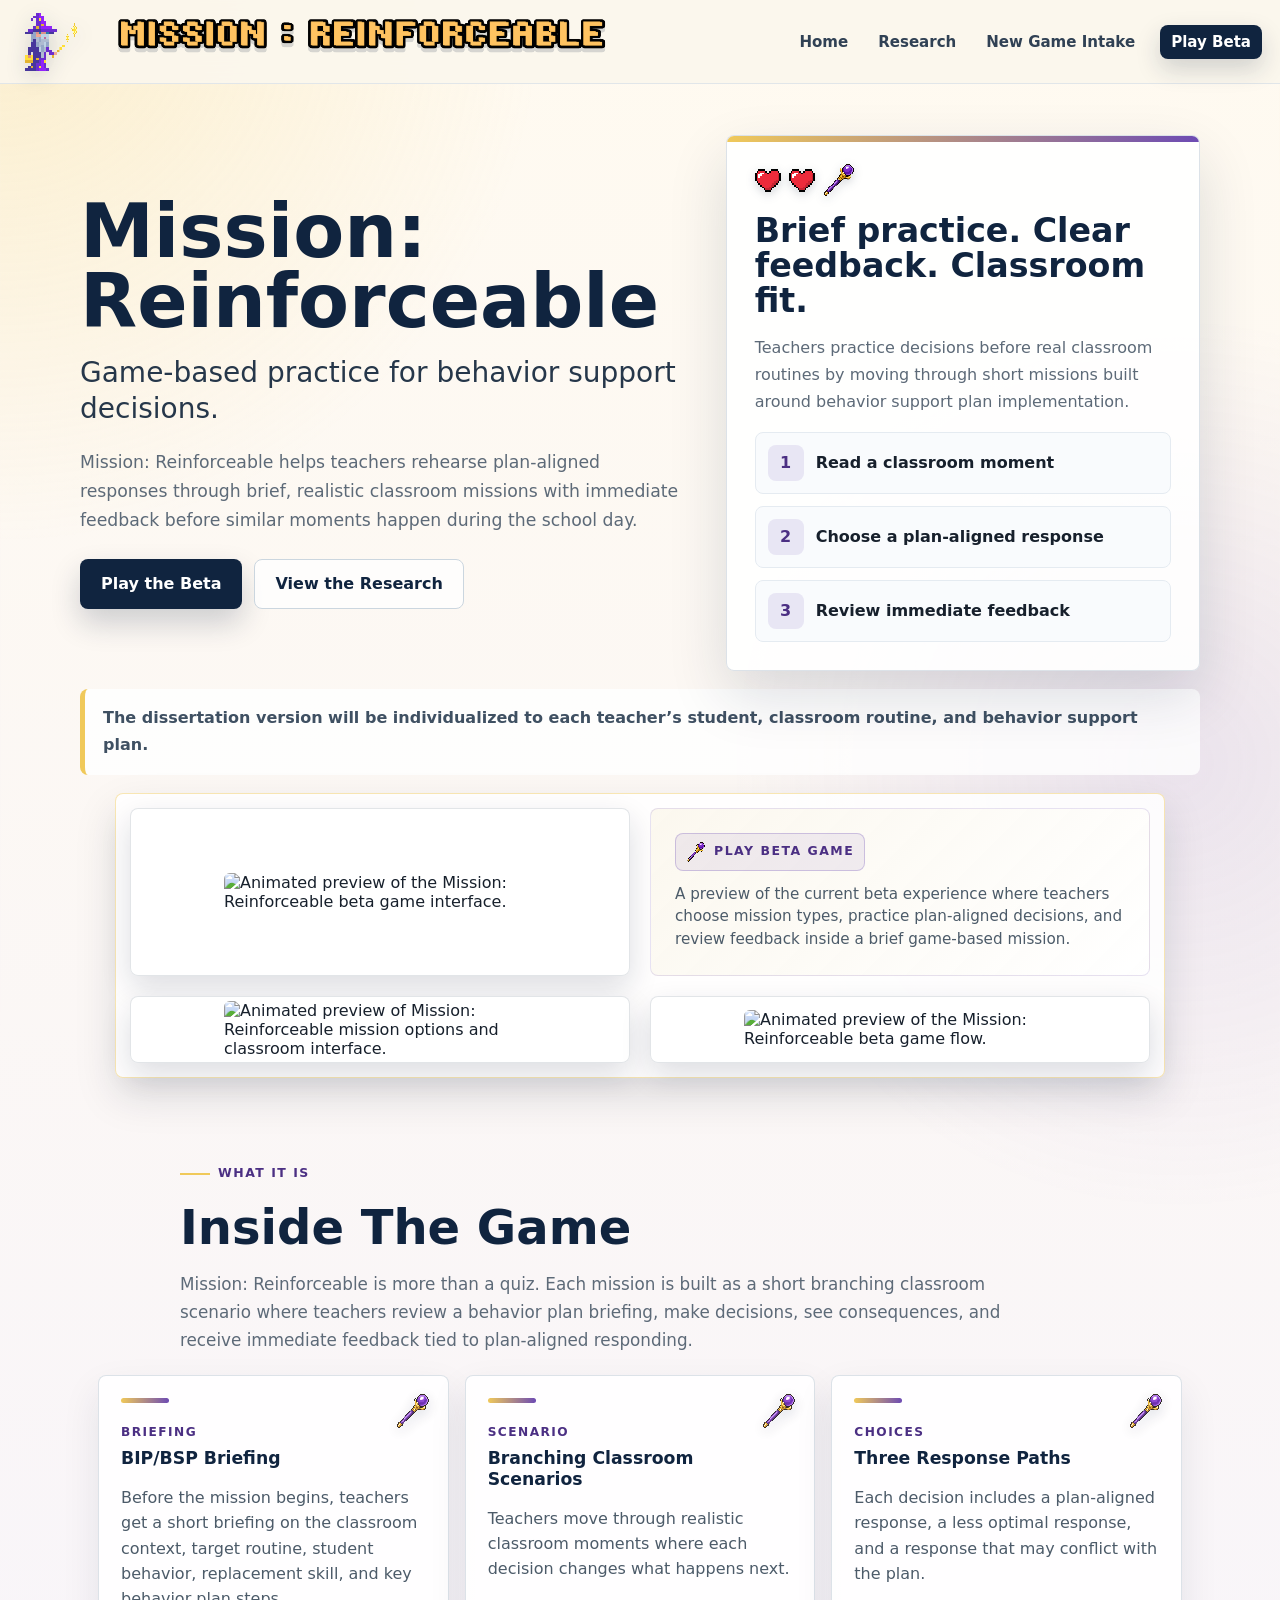
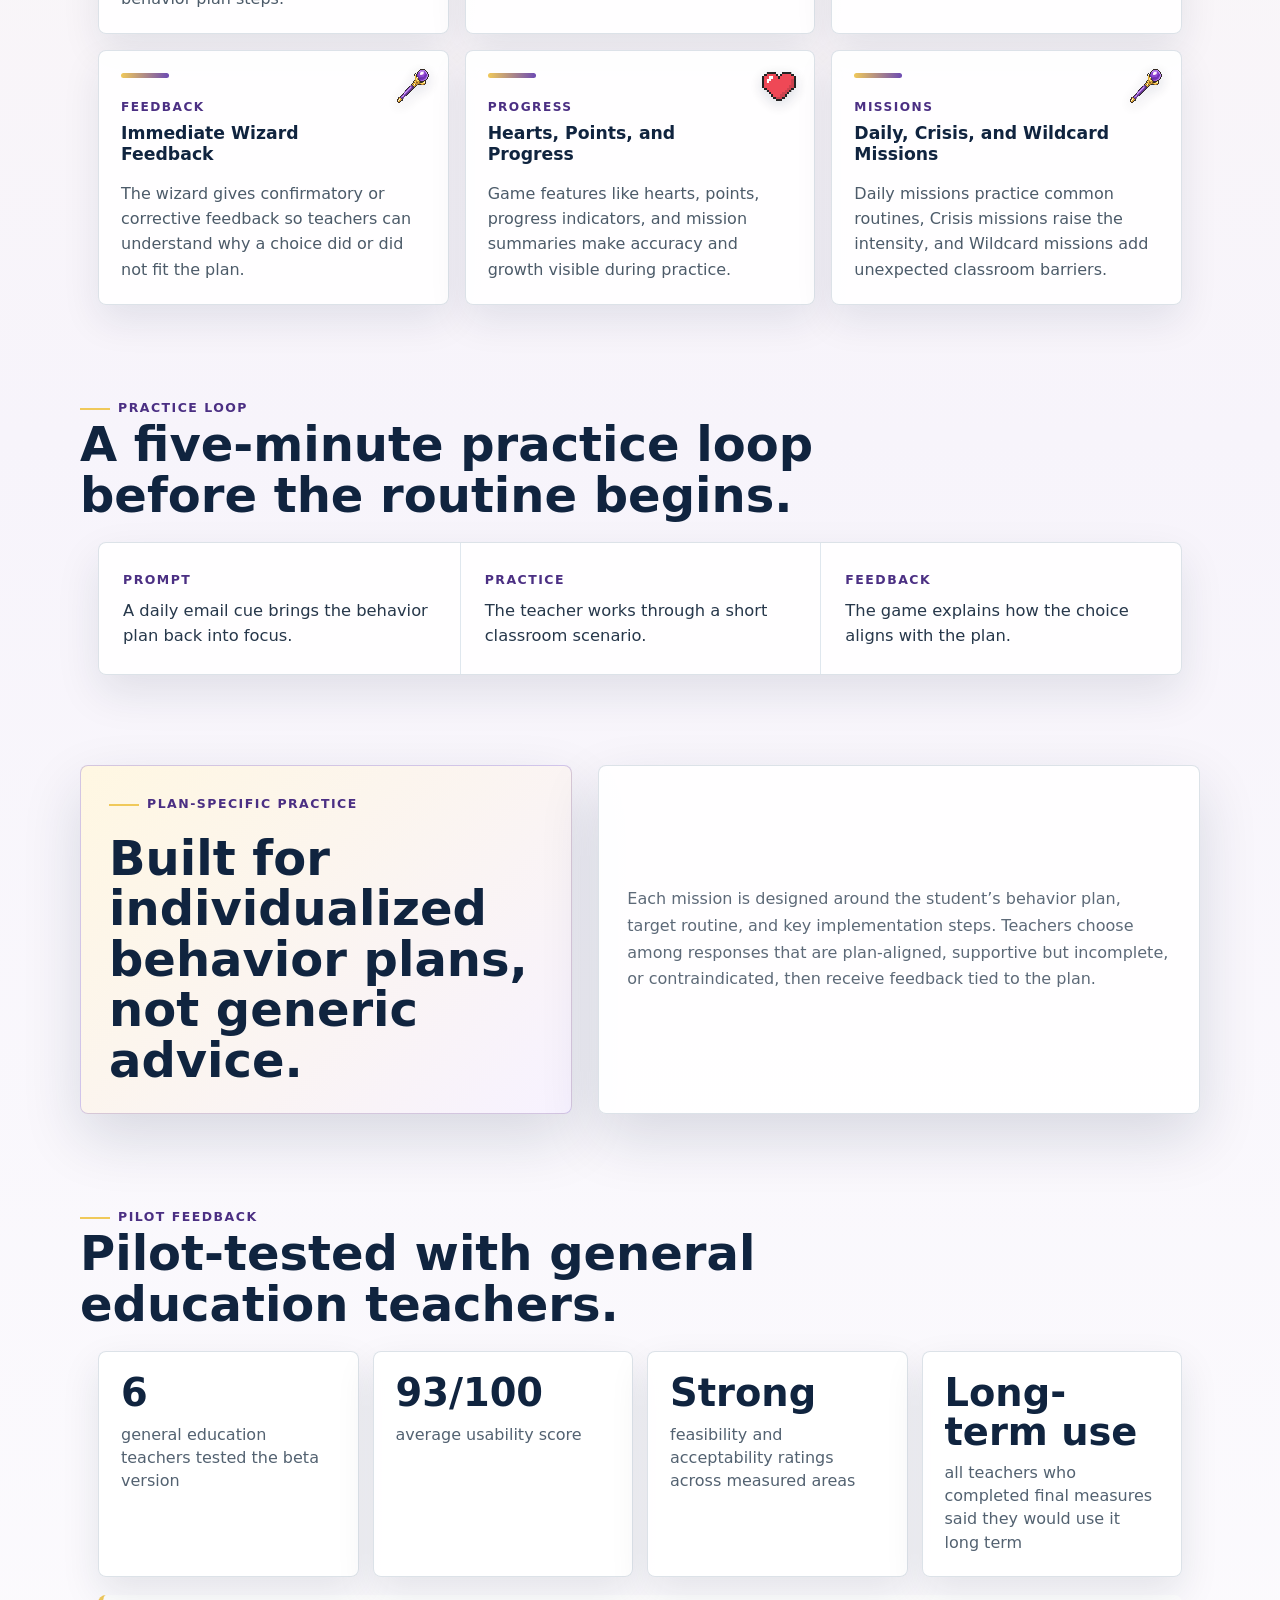
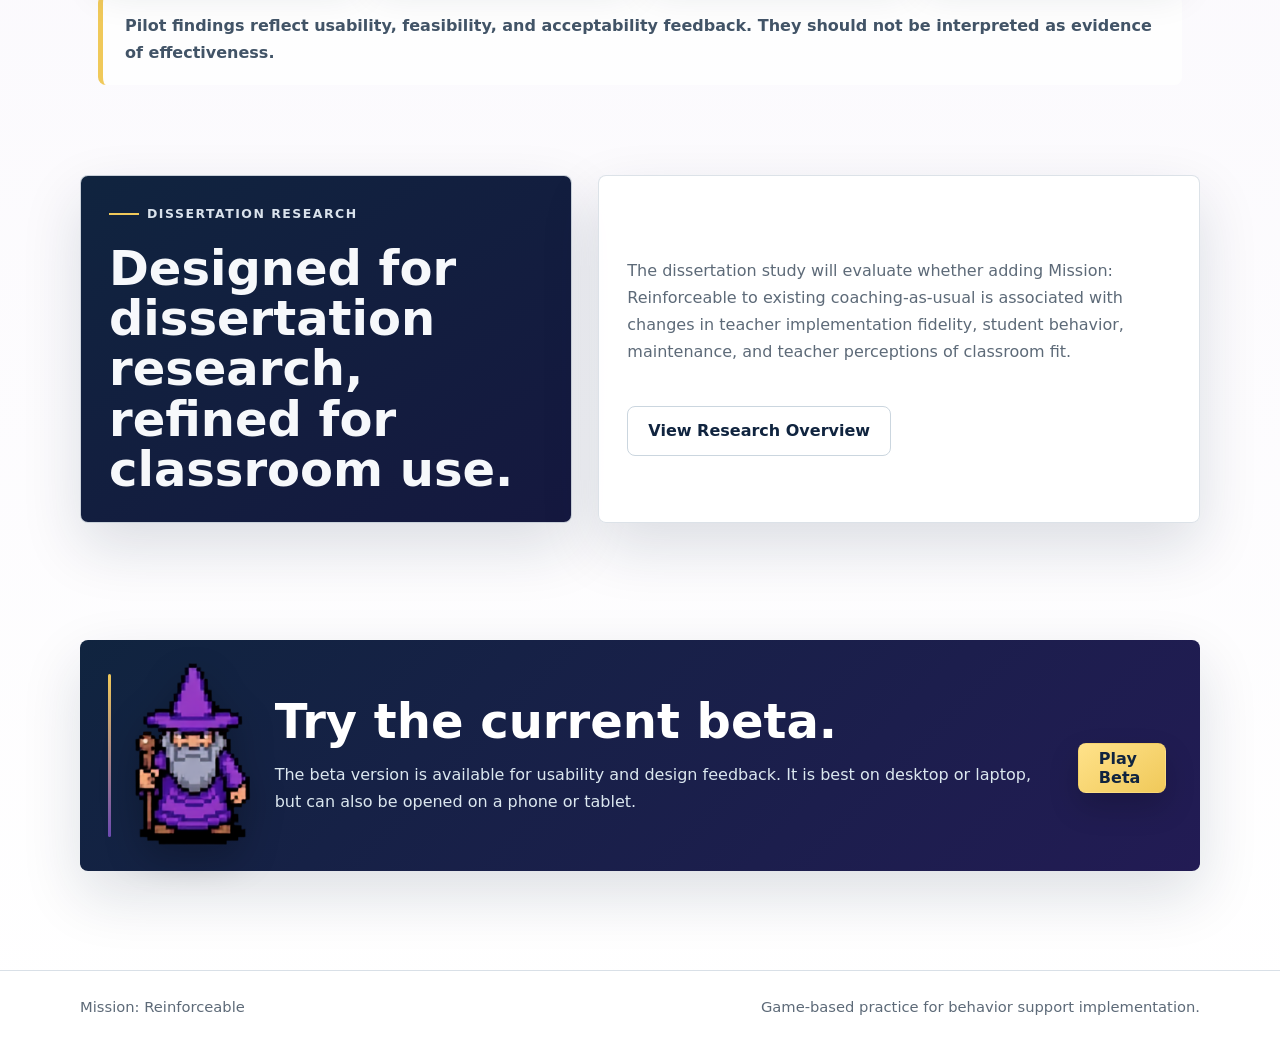
==== commit 2e4f3446: "Update index.html" ====
--- a/index.html
+++ b/index.html
@@ -11,7 +11,7 @@
   <div class="site-shell">
     <header class="site-header">
       <div class="nav-wrap">
-        <a class="brand" href="./" aria-label="Mission: Reinforceable home">
+        <a class="brand" href="./" aria-label="Mission: Reinforceable Home">
           <img class="brand-icon" src="favicon.png" alt="" />
           <img class="brand-logo" src="assets/game/skin-v2/mission-reinforceable-title.png" alt="Mission: Reinforceable" />
         </a>
@@ -69,7 +69,7 @@
           </div>
           <figcaption class="preview-copy">
             <a class="preview-label preview-label-link" href="beta/"><img src="assets/game/skin-v2/behavior-xp-icon.png" alt="" /> Play Beta Game</a>
-            <p class="preview-caption">A preview of the current beta experience: teachers choose mission types, practice plan-aligned decisions, and review feedback inside a brief game-based mission.</p>
+            <p class="preview-caption">A preview of the current beta experience where teachers choose mission types, practice plan-aligned decisions, and review feedback inside a brief game-based mission.</p>
           </figcaption>
           <div class="preview-frame">
             <img class="game-preview-gif" src="assets/site/game-preview-2.gif" alt="Animated preview of Mission: Reinforceable mission options and classroom interface." />
@@ -83,7 +83,7 @@
       <section class="section inside-game">
         <div class="inside-game-intro">
           <p class="eyebrow">What it is</p>
-          <h2>Inside the game</h2>
+          <h2>Inside The Game</h2>
           <p>Mission: Reinforceable is more than a quiz. Each mission is built as a short branching classroom scenario where teachers review a behavior plan briefing, make decisions, see consequences, and receive immediate feedback tied to plan-aligned responding.</p>
         </div>
         <div class="game-feature-grid">
@@ -94,22 +94,22 @@
           </article>
           <article class="game-feature-card">
             <span class="feature-kicker">Scenario</span>
-            <h3>Branching classroom scenarios</h3>
+            <h3>Branching Classroom Scenarios</h3>
             <p>Teachers move through realistic classroom moments where each decision changes what happens next.</p>
           </article>
           <article class="game-feature-card">
             <span class="feature-kicker">Choices</span>
-            <h3>Three response paths</h3>
+            <h3>Three Response Paths</h3>
             <p>Each decision includes a plan-aligned response, a less optimal response, and a response that may conflict with the plan.</p>
           </article>
           <article class="game-feature-card">
             <span class="feature-kicker">Feedback</span>
-            <h3>Immediate wizard feedback</h3>
+            <h3>Immediate Wizard Feedback</h3>
             <p>The wizard gives confirmatory or corrective feedback so teachers can understand why a choice did or did not fit the plan.</p>
           </article>
           <article class="game-feature-card">
             <span class="feature-kicker">Progress</span>
-            <h3>Hearts, points, and progress</h3>
+            <h3>Hearts, Points, and Progress</h3>
             <p>Game features like hearts, points, progress indicators, and mission summaries make accuracy and growth visible during practice.</p>
           </article>
           <article class="game-feature-card">
@@ -122,7 +122,7 @@
 
       <section class="section practice-loop-section">
         <div class="section-intro">
-          <p class="eyebrow">Practice loop</p>
+          <p class="eyebrow">Practice Loop</p>
           <h2>A five-minute practice loop before the routine begins.</h2>
         </div>
         <div class="process-strip">
@@ -143,7 +143,7 @@
 
       <section class="section split refined-split">
         <div class="panel callout">
-          <p class="eyebrow">Plan-specific practice</p>
+          <p class="eyebrow">Plan-Specific Practice</p>
           <h2>Built for individualized behavior plans, not generic advice.</h2>
         </div>
         <div class="panel">
@@ -153,7 +153,7 @@
 
       <section class="section">
         <div class="section-intro">
-          <p class="eyebrow">Pilot feedback</p>
+          <p class="eyebrow">Pilot Feedback</p>
           <h2>Pilot-tested with general education teachers.</h2>
         </div>
         <div class="stat-grid homepage-stats">
--- a/assets/site/site.css
+++ b/assets/site/site.css
@@ -1387,7 +1387,7 @@
   .briefing-panel,
   .briefing-panel.reverse {
     grid-template-columns: 1fr;
-    gap: 16px;
+    gap: 0;
     padding: 24px 22px;
   }
 
@@ -1397,8 +1397,7 @@
   }
 
   .briefing-wizard {
-    width: 86px;
-    justify-self: start;
+    display: none;
   }
 
   .briefing-copy p {
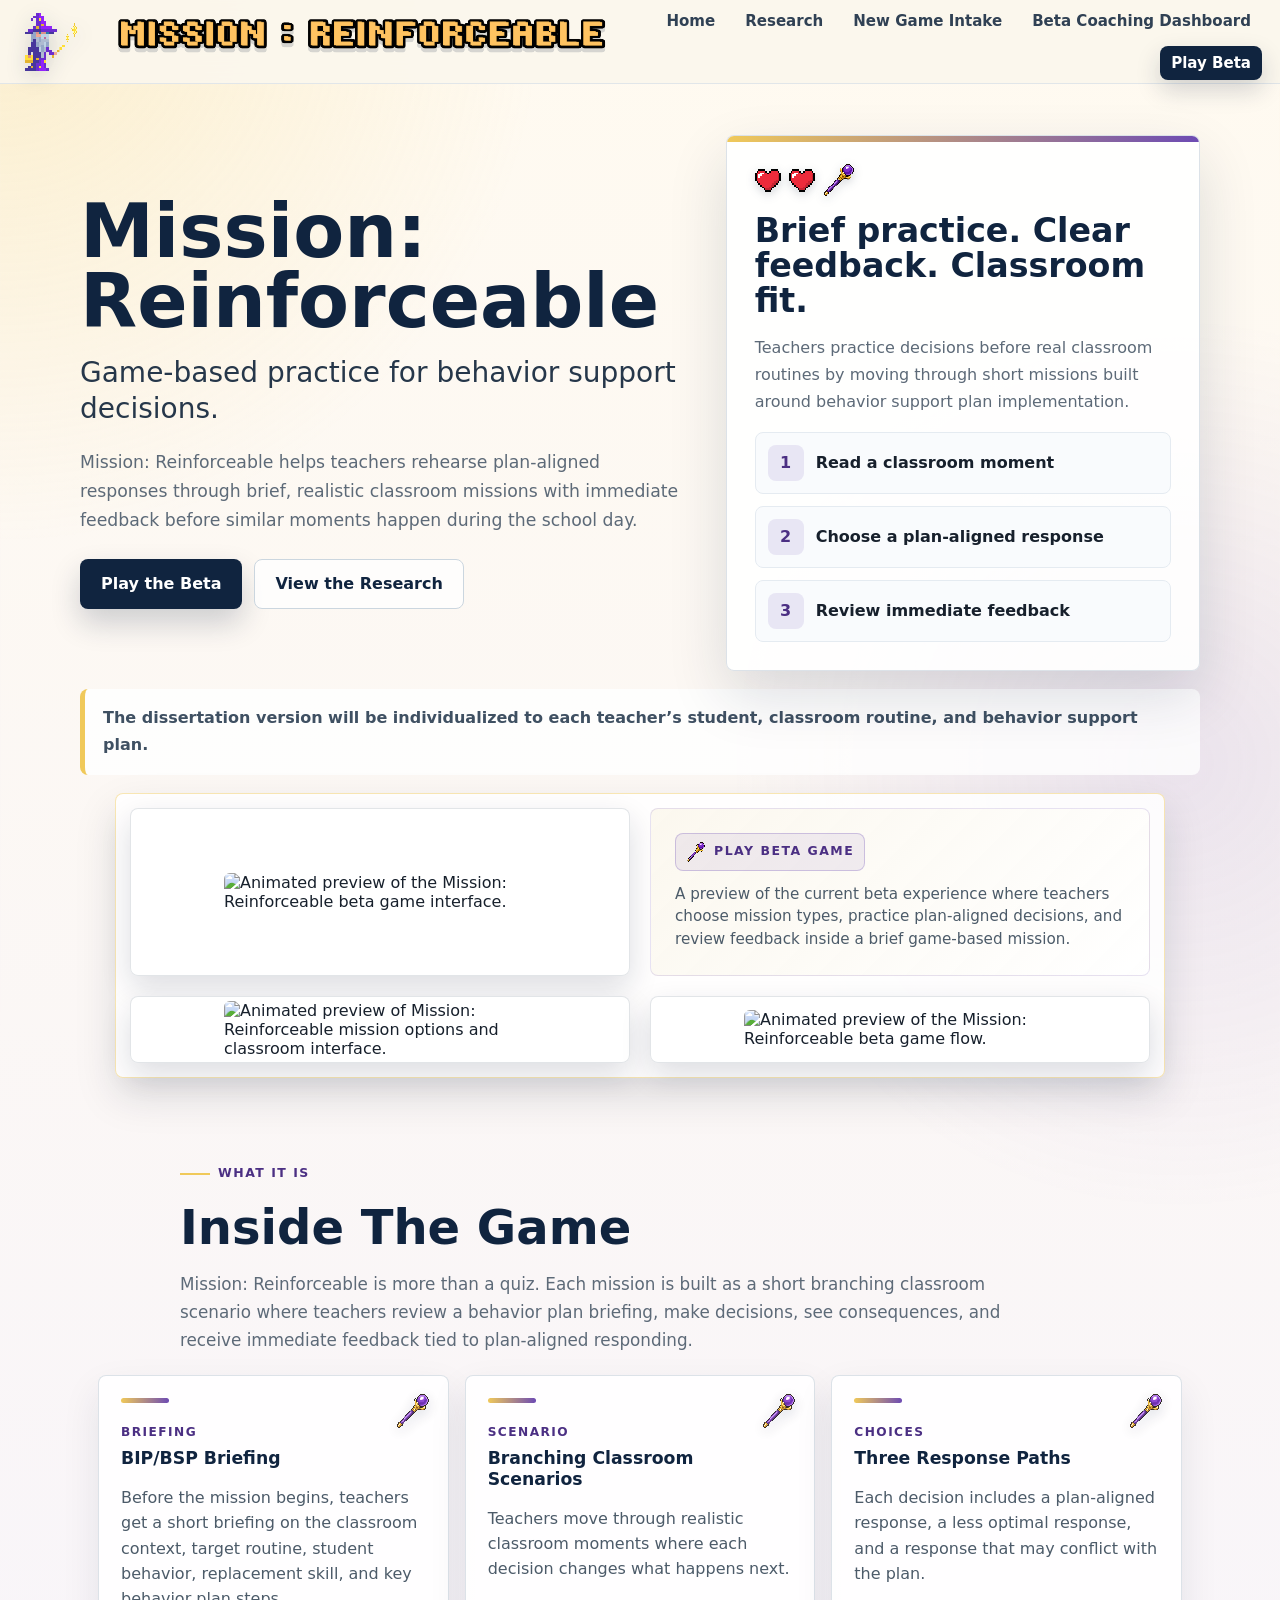
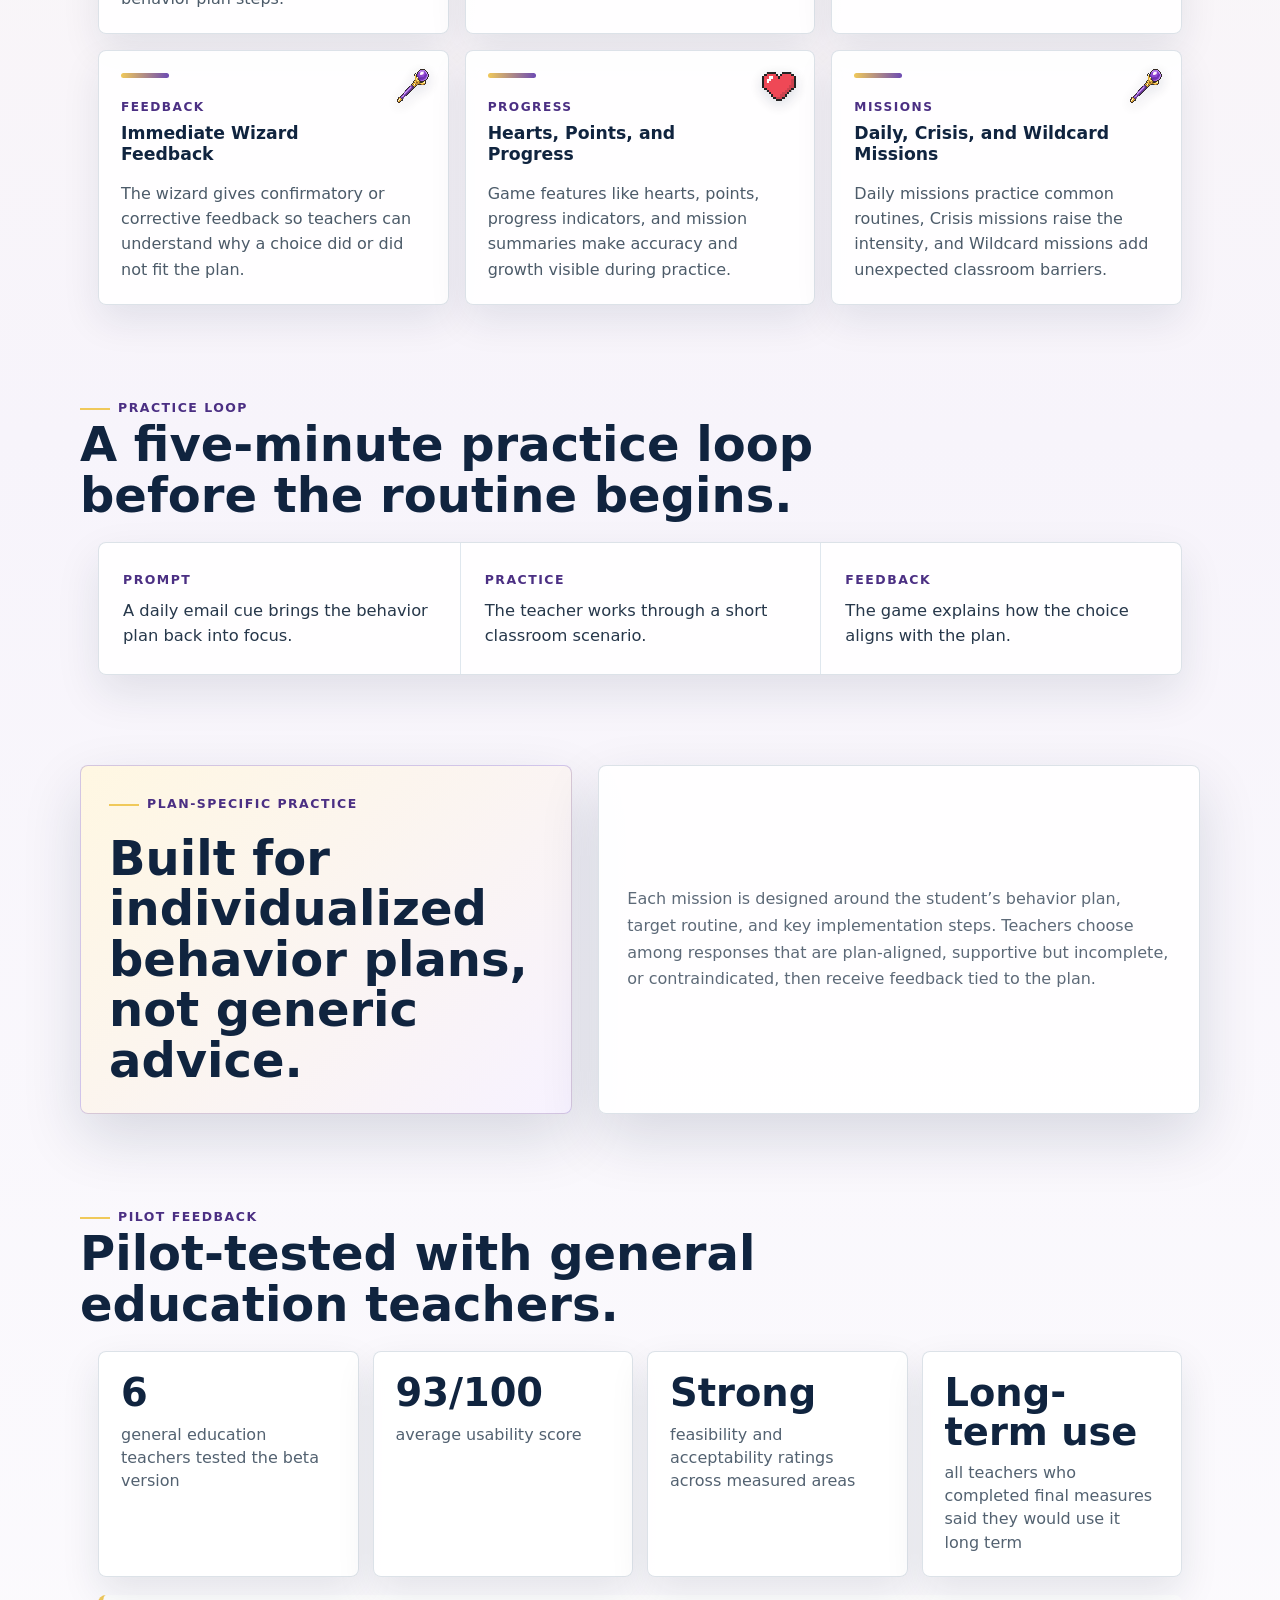
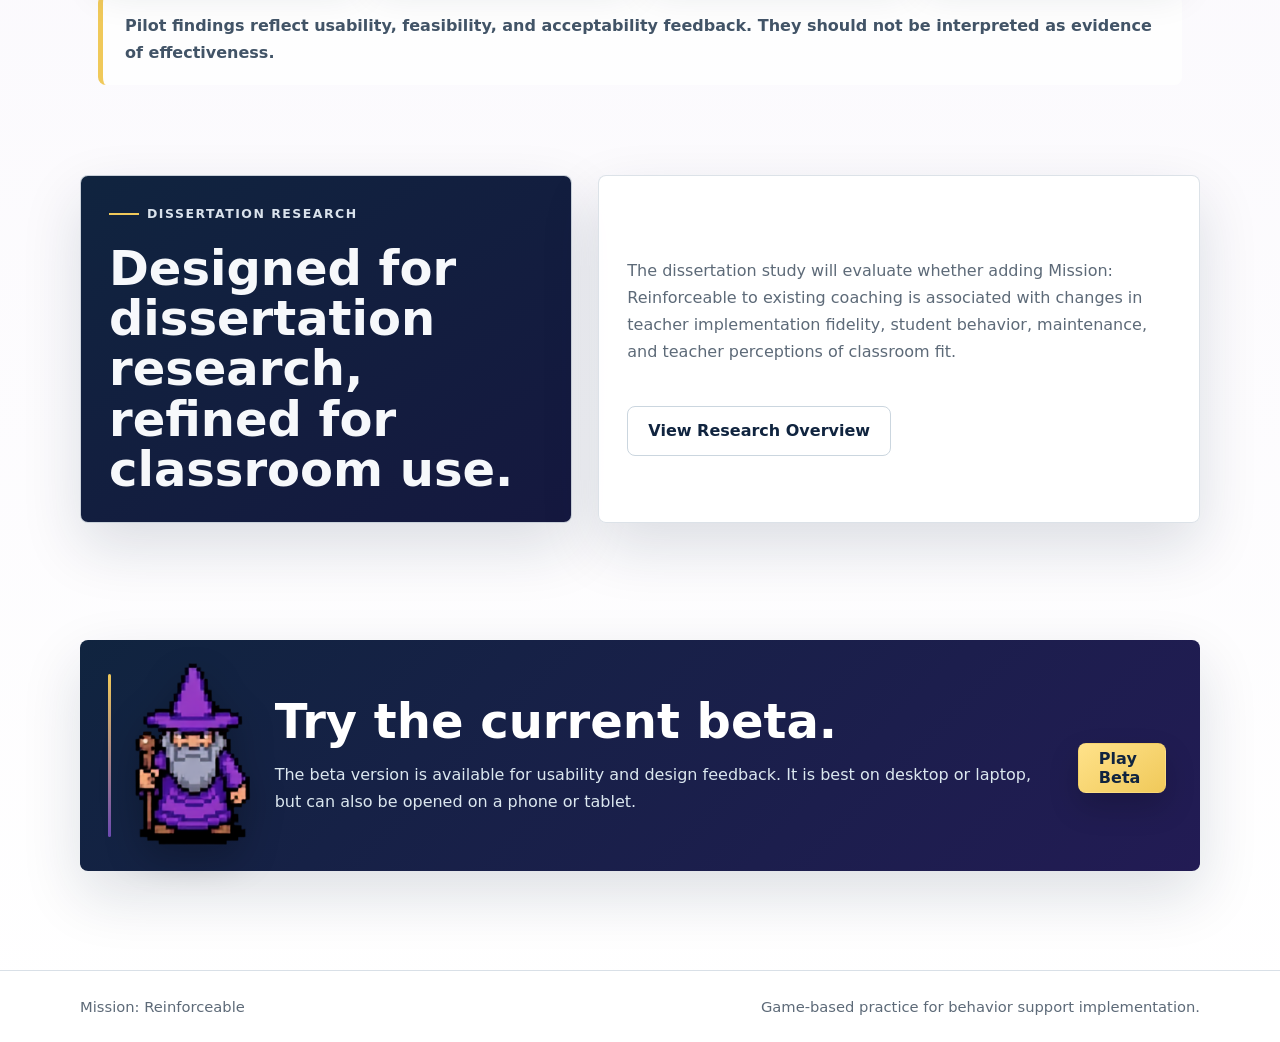
==== commit 925cca7c: "update data page" ====
--- a/index.html
+++ b/index.html
@@ -19,6 +19,7 @@
           <a href="./">Home</a>
           <a href="research/">Research</a>
           <a href="intake/">New Game Intake</a>
+          <a href="coach-dashboard/">Beta Coaching Dashboard</a>
           <a class="nav-cta" href="beta/">Play Beta</a>
         </nav>
       </div>
@@ -183,7 +184,7 @@
           <h2>Designed for dissertation research, refined for classroom use.</h2>
         </div>
         <div class="panel">
-          <p>The dissertation study will evaluate whether adding Mission: Reinforceable to existing coaching-as-usual is associated with changes in teacher implementation fidelity, student behavior, maintenance, and teacher perceptions of classroom fit.</p>
+          <p>The dissertation study will evaluate whether adding Mission: Reinforceable to existing coaching is associated with changes in teacher implementation fidelity, student behavior, maintenance, and teacher perceptions of classroom fit.</p>
           <div class="actions">
             <a class="button button-secondary" href="research/">View Research Overview</a>
           </div>
--- a/assets/site/site.css
+++ b/assets/site/site.css
@@ -1198,6 +1198,492 @@
   font-weight: 700;
 }
 
+.coach-dashboard-shell {
+  background: #f7f9fc;
+}
+
+.coach-dashboard {
+  padding: 44px 0 58px;
+  background:
+    linear-gradient(180deg, rgba(16, 36, 63, .98) 0%, rgba(18, 48, 82, .95) 520px, rgba(247, 249, 252, 1) 521px);
+}
+
+.coach-hero,
+.coach-section {
+  width: min(1120px, calc(100% - 36px));
+  margin: 0 auto;
+}
+
+.coach-hero {
+  display: grid;
+  grid-template-columns: minmax(0, 1fr) minmax(280px, 390px);
+  gap: 26px;
+  align-items: end;
+  padding: 18px 0 70px;
+}
+
+.coach-hero .eyebrow {
+  color: #ffe28a;
+}
+
+.coach-hero .page-title,
+.coach-hero .subtitle {
+  color: #fff;
+}
+
+.coach-hero .page-title {
+  max-width: 880px;
+  font-size: clamp(2.25rem, 4.7vw, 4rem);
+  line-height: 1;
+}
+
+.coach-hero .subtitle {
+  margin-top: 12px;
+  font-size: clamp(1.1rem, 2vw, 1.45rem);
+}
+
+.coach-template-note {
+  max-width: 820px;
+  margin: 24px 0 0;
+  color: #d8e5f0;
+  font-weight: 700;
+}
+
+.coach-purpose-card,
+.plan-snapshot-card,
+.dashboard-card,
+.review-card,
+.coaching-plan-panel,
+.interpretation-panel,
+.coach-stat-card {
+  min-width: 0;
+  border: 1px solid rgba(217, 224, 231, .9);
+  border-radius: var(--radius);
+  background: rgba(255, 255, 255, .96);
+  box-shadow: 0 18px 44px rgba(12, 31, 54, .12);
+}
+
+.coach-purpose-card {
+  padding: 24px;
+  border-color: rgba(240, 201, 90, .58);
+  background: linear-gradient(145deg, rgba(255, 255, 255, .98), rgba(255, 248, 226, .96));
+}
+
+.coach-purpose-card h2 {
+  font-size: 1.3rem;
+}
+
+.coach-purpose-card p {
+  margin-bottom: 0;
+  color: #33465a;
+}
+
+.coach-section {
+  padding: 16px 0;
+}
+
+.coach-section-heading {
+  max-width: 780px;
+}
+
+.coach-section-heading h2 {
+  font-size: clamp(1.45rem, 3vw, 2.25rem);
+}
+
+.coach-section-heading p:last-child {
+  margin-bottom: 0;
+}
+
+.plan-snapshot-card,
+.interpretation-panel,
+.dashboard-card,
+.coaching-plan-panel {
+  padding: 28px;
+}
+
+.plan-snapshot-card {
+  border-top: 6px solid var(--gold);
+}
+
+.plan-snapshot-grid {
+  display: grid;
+  grid-template-columns: repeat(2, minmax(0, 1fr));
+  gap: 14px;
+  margin: 24px 0 0;
+}
+
+.plan-snapshot-grid div {
+  padding: 15px 16px;
+  border: 1px solid #e2e9f0;
+  border-radius: 8px;
+  background: #f9fbfd;
+}
+
+.plan-snapshot-grid .wide {
+  grid-column: 1 / -1;
+}
+
+.plan-snapshot-grid dt {
+  margin-bottom: 6px;
+  color: var(--purple-dark);
+  font-size: .76rem;
+  font-weight: 900;
+  letter-spacing: .1em;
+  text-transform: uppercase;
+}
+
+.plan-snapshot-grid dd {
+  margin: 0;
+  color: #24364a;
+  line-height: 1.45;
+  font-weight: 750;
+}
+
+.summary-metric-grid {
+  display: grid;
+  grid-template-columns: repeat(7, minmax(0, 1fr));
+  gap: 12px;
+}
+
+.coach-stat-card {
+  min-height: 132px;
+  padding: 18px;
+  display: flex;
+  flex-direction: column;
+  justify-content: space-between;
+  border-top: 5px solid #cbd6df;
+}
+
+.coach-stat-card span {
+  color: #526273;
+  font-size: .88rem;
+  font-weight: 850;
+  line-height: 1.35;
+}
+
+.coach-stat-card strong {
+  color: var(--navy);
+  font-size: clamp(1.7rem, 3vw, 2.45rem);
+  line-height: 1;
+}
+
+.coach-stat-card.aligned {
+  border-top-color: #2f8f77;
+}
+
+.coach-stat-card.refine {
+  border-top-color: var(--gold);
+}
+
+.coach-stat-card.missed {
+  border-top-color: #b46060;
+}
+
+.interpretation-panel {
+  color: #f7fbff;
+  border-color: rgba(240, 201, 90, .44);
+  background: linear-gradient(135deg, #10243f, #183a62);
+}
+
+.interpretation-panel .eyebrow,
+.interpretation-panel h2 {
+  color: #fff;
+}
+
+.interpretation-panel .eyebrow::before {
+  background: #ffe28a;
+}
+
+.interpretation-grid {
+  display: grid;
+  grid-template-columns: repeat(2, minmax(0, 1fr));
+  gap: 16px;
+  margin-top: 24px;
+}
+
+.interpretation-grid section {
+  padding: 18px;
+  border: 1px solid rgba(255, 255, 255, .18);
+  border-radius: 8px;
+  background: rgba(255, 255, 255, .08);
+}
+
+.interpretation-grid span,
+.chart-kicker {
+  display: inline-flex;
+  color: #ffe28a;
+  font-size: .76rem;
+  font-weight: 900;
+  letter-spacing: .1em;
+  text-transform: uppercase;
+}
+
+.interpretation-grid p {
+  margin: 10px 0 0;
+  color: #e4edf6;
+  line-height: 1.58;
+}
+
+.chart-grid {
+  display: grid;
+  grid-template-columns: minmax(0, 1.1fr) minmax(310px, .9fr);
+  gap: 18px;
+  align-items: stretch;
+}
+
+.chart-card h2 {
+  font-size: clamp(1.3rem, 2.4vw, 1.9rem);
+}
+
+.chart-card {
+  overflow: hidden;
+}
+
+.chart-heading {
+  display: flex;
+  justify-content: space-between;
+  gap: 18px;
+  align-items: flex-start;
+  margin-bottom: 22px;
+}
+
+.chart-heading .eyebrow {
+  margin-bottom: 10px;
+}
+
+.chart-kicker {
+  color: var(--purple-dark);
+  padding-top: 5px;
+  white-space: nowrap;
+}
+
+.line-chart-wrap {
+  width: 100%;
+  max-width: 100%;
+  min-width: 0;
+  overflow-x: auto;
+  padding-bottom: 4px;
+}
+
+.line-chart {
+  width: 100%;
+  min-width: 520px;
+  height: auto;
+}
+
+.line-chart text {
+  fill: #607083;
+  font-size: 12px;
+  font-weight: 800;
+}
+
+.chart-axis {
+  stroke: #708195;
+  stroke-width: 2;
+}
+
+.chart-grid-line {
+  stroke: #d9e2eb;
+  stroke-width: 1;
+}
+
+.score-line {
+  fill: none;
+  stroke: var(--gold-dark);
+  stroke-linecap: round;
+  stroke-linejoin: round;
+  stroke-width: 5;
+}
+
+.score-points circle {
+  fill: #fff;
+  stroke: var(--purple-dark);
+  stroke-width: 3;
+}
+
+.chart-x-labels text {
+  text-anchor: middle;
+}
+
+.alignment-bars,
+.target-bars {
+  display: grid;
+  gap: 14px;
+}
+
+.alignment-row,
+.target-row {
+  display: grid;
+  grid-template-columns: minmax(120px, 1fr) minmax(140px, 1.4fr) 46px;
+  gap: 12px;
+  align-items: center;
+}
+
+.alignment-row span,
+.target-row span {
+  color: #33465a;
+  font-size: .93rem;
+  font-weight: 800;
+  line-height: 1.3;
+}
+
+.alignment-row strong,
+.target-row strong {
+  color: var(--navy);
+  text-align: right;
+}
+
+.bar-track {
+  height: 14px;
+  overflow: hidden;
+  border-radius: 999px;
+  background: #e5ebf1;
+}
+
+.bar-fill {
+  display: block;
+  height: 100%;
+  border-radius: inherit;
+}
+
+.aligned-fill {
+  background: #2f8f77;
+}
+
+.refine-fill {
+  background: var(--gold);
+}
+
+.missed-fill {
+  background: #b46060;
+}
+
+.target-fill {
+  background: linear-gradient(90deg, var(--purple-dark), var(--gold-dark));
+}
+
+.chart-interpretation {
+  margin: 20px 0 0;
+  padding: 15px 16px;
+  border-left: 5px solid var(--gold);
+  border-radius: 8px;
+  background: #f8fbfd;
+  color: #3e5063;
+  font-weight: 720;
+}
+
+.review-card-grid {
+  display: grid;
+  grid-template-columns: repeat(3, minmax(0, 1fr));
+  gap: 16px;
+  margin-top: 22px;
+}
+
+.review-card {
+  padding: 22px;
+  border-top: 5px solid var(--gold);
+}
+
+.review-card.missed-review {
+  border-top-color: #b46060;
+}
+
+.review-card-top {
+  display: flex;
+  align-items: center;
+  justify-content: space-between;
+  gap: 10px;
+  margin-bottom: 14px;
+}
+
+.review-card-top span,
+.review-card-top strong {
+  font-size: .76rem;
+  font-weight: 900;
+  letter-spacing: .08em;
+  line-height: 1.25;
+  text-transform: uppercase;
+}
+
+.review-card-top span {
+  color: #607083;
+}
+
+.review-card-top strong {
+  padding: 6px 8px;
+  border-radius: 8px;
+  color: var(--purple-dark);
+  background: rgba(109, 75, 179, .1);
+}
+
+.review-card h3 {
+  margin-bottom: 12px;
+}
+
+.review-card p {
+  margin: 10px 0 0;
+  color: #45586b;
+  line-height: 1.55;
+}
+
+.review-card b {
+  color: #24364a;
+}
+
+.stronger-move {
+  padding: 13px 14px;
+  border-radius: 8px;
+  background: rgba(240, 201, 90, .17);
+}
+
+.coaching-plan-panel {
+  display: grid;
+  grid-template-columns: minmax(220px, .7fr) minmax(0, 1.3fr);
+  gap: 24px;
+  align-items: start;
+  border-color: rgba(240, 201, 90, .52);
+  background: linear-gradient(135deg, #fff, #fff8e8);
+}
+
+.coaching-plan-panel h2 {
+  font-size: clamp(1.55rem, 3vw, 2.25rem);
+}
+
+.coaching-plan-list {
+  display: grid;
+  gap: 10px;
+  margin: 0;
+  padding: 0;
+  list-style: none;
+  counter-reset: coaching-plan;
+}
+
+.coaching-plan-list li {
+  counter-increment: coaching-plan;
+  display: grid;
+  grid-template-columns: 38px 1fr;
+  gap: 12px;
+  align-items: center;
+  padding: 12px 14px;
+  border: 1px solid #e3e9ef;
+  border-radius: 8px;
+  color: #26384b;
+  background: rgba(255, 255, 255, .82);
+  font-weight: 780;
+}
+
+.coaching-plan-list li::before {
+  content: counter(coaching-plan);
+  width: 38px;
+  height: 38px;
+  display: grid;
+  place-items: center;
+  border-radius: 8px;
+  color: var(--navy);
+  background: var(--gold);
+  font-weight: 950;
+}
+
 @media (max-width: 900px) {
   .nav-wrap {
     align-items: flex-start;
@@ -1298,6 +1784,21 @@
   .wizard-accent {
     width: 72px;
   }
+
+  .coach-hero,
+  .chart-grid,
+  .coaching-plan-panel {
+    grid-template-columns: 1fr;
+  }
+
+  .summary-metric-grid {
+    grid-template-columns: repeat(3, minmax(0, 1fr));
+  }
+
+  .review-card-grid,
+  .interpretation-grid {
+    grid-template-columns: 1fr;
+  }
 }
 
 @media (max-width: 620px) {
@@ -1306,7 +1807,9 @@
   .hero-inner,
   .hero-grid,
   .hero-preview-wide,
-  .footer-inner {
+  .footer-inner,
+  .coach-hero,
+  .coach-section {
     width: min(100% - 24px, 1120px);
   }
 
@@ -1400,6 +1903,54 @@
     display: none;
   }
 
+  .coach-dashboard {
+    padding-top: 28px;
+  }
+
+  .coach-purpose-card,
+  .plan-snapshot-card,
+  .interpretation-panel,
+  .dashboard-card,
+  .review-card,
+  .coaching-plan-panel {
+    padding: 20px;
+  }
+
+  .plan-snapshot-grid,
+  .summary-metric-grid {
+    grid-template-columns: 1fr;
+  }
+
+  .alignment-row,
+  .target-row {
+    grid-template-columns: 1fr 46px;
+  }
+
+  .alignment-row .bar-track,
+  .target-row .bar-track {
+    grid-column: 1 / -1;
+    grid-row: 2;
+  }
+
+  .alignment-row strong,
+  .target-row strong {
+    grid-column: 2;
+    grid-row: 1;
+  }
+
+  .chart-heading {
+    flex-direction: column;
+  }
+
+  .chart-kicker {
+    white-space: normal;
+  }
+
+  .review-card-top {
+    align-items: flex-start;
+    flex-direction: column;
+  }
+
   .briefing-copy p {
     font-size: 1rem;
   }
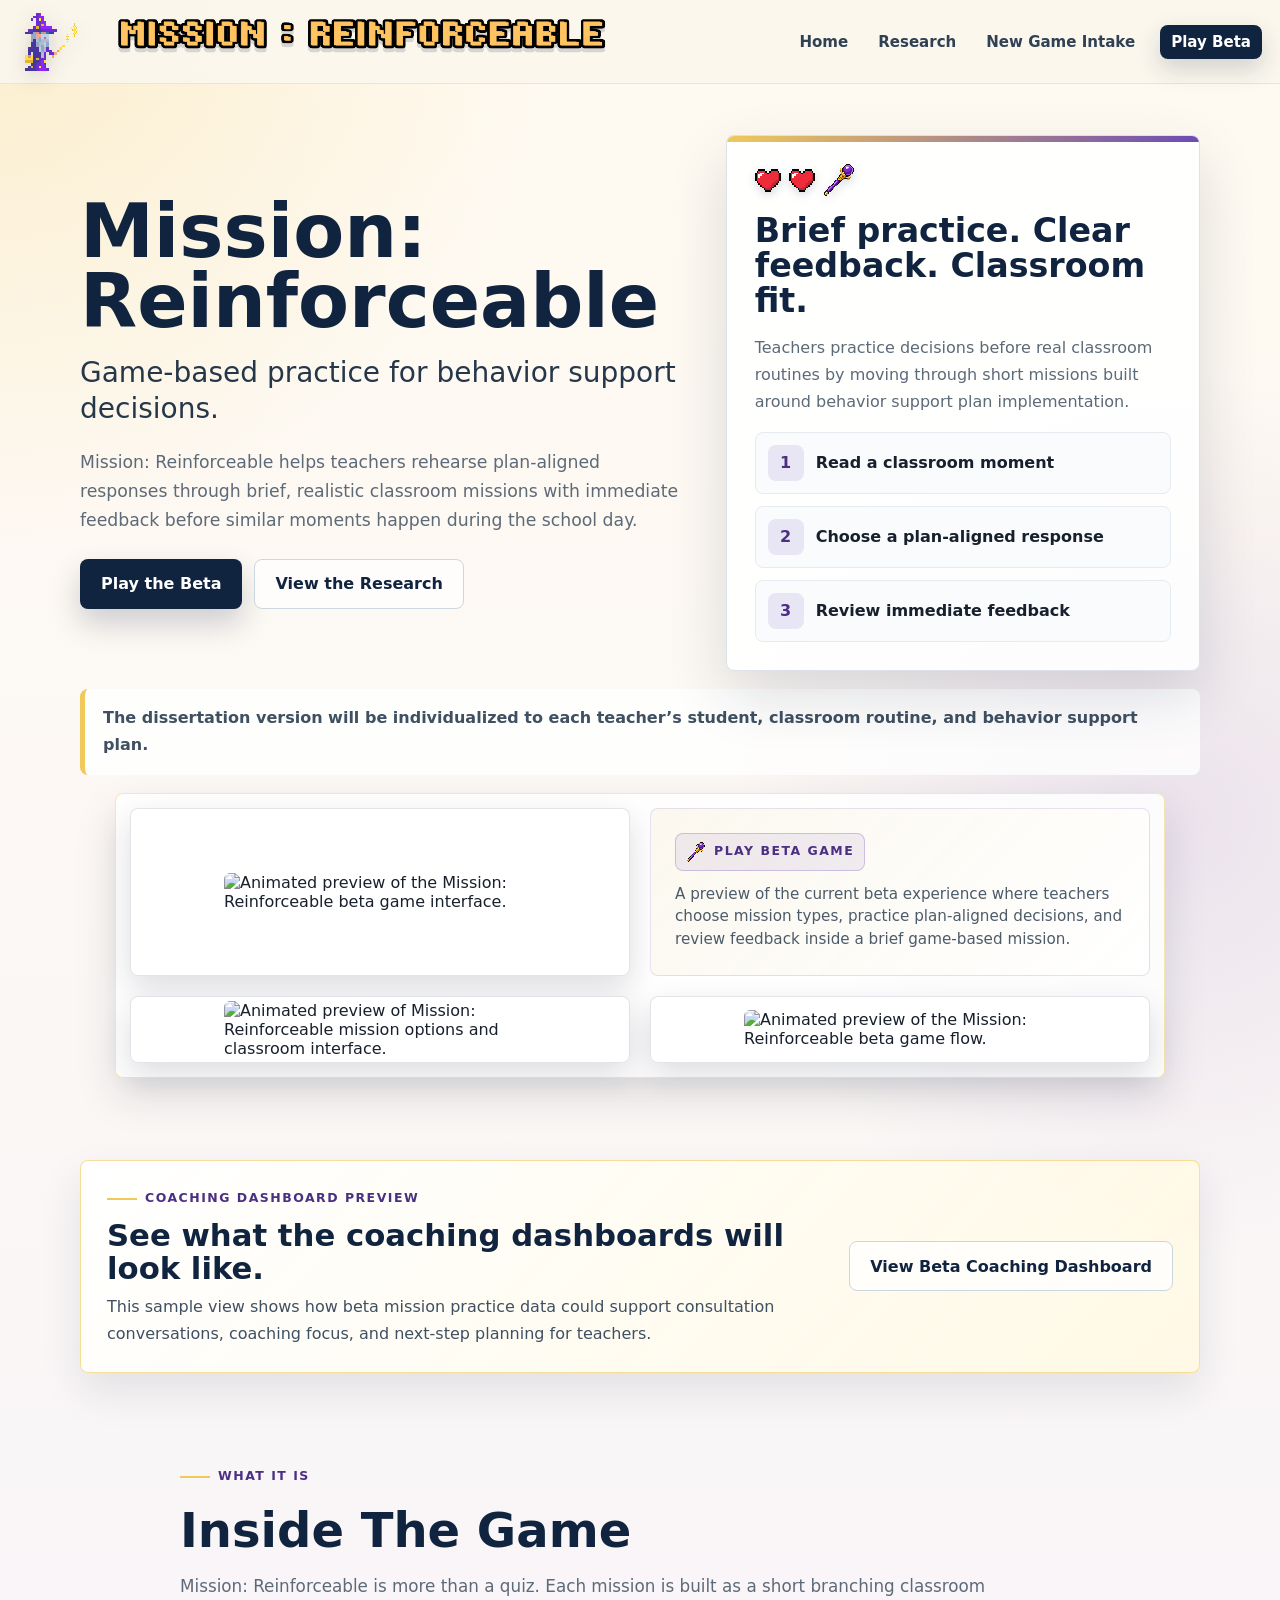
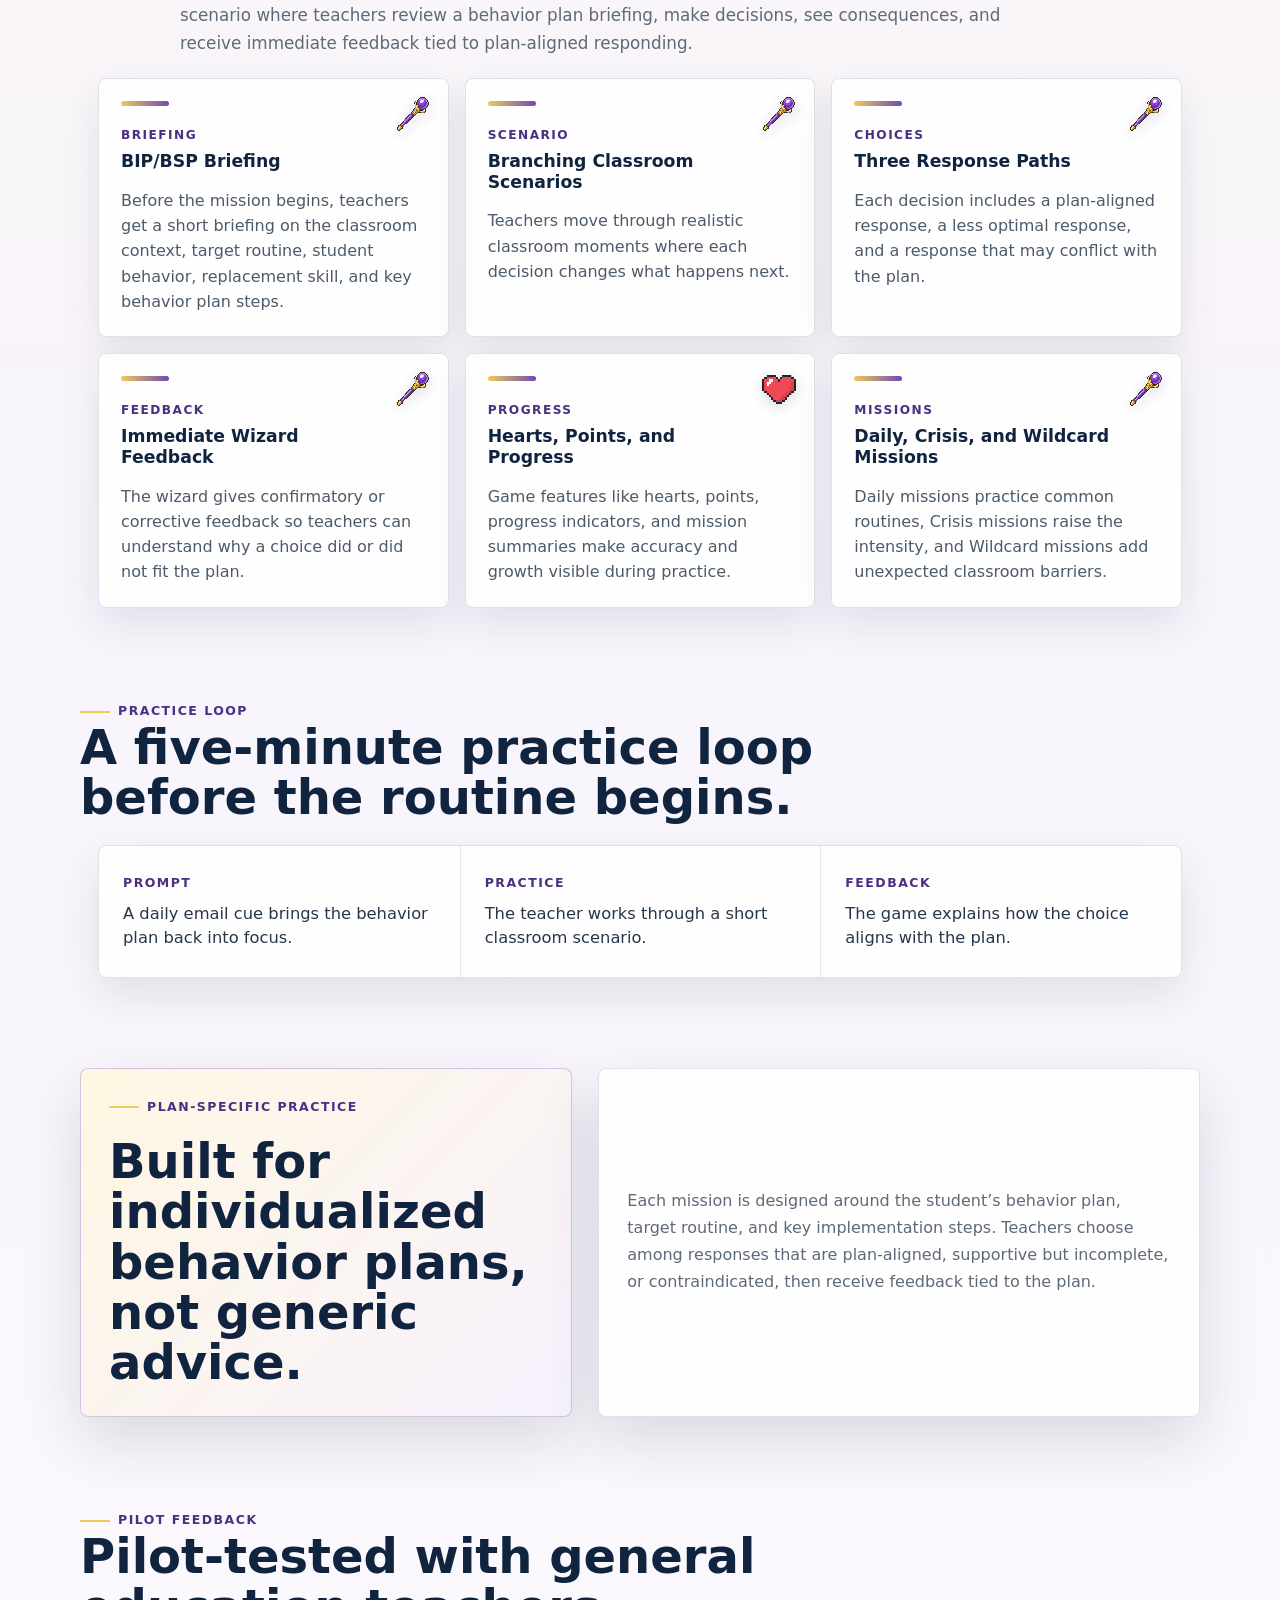
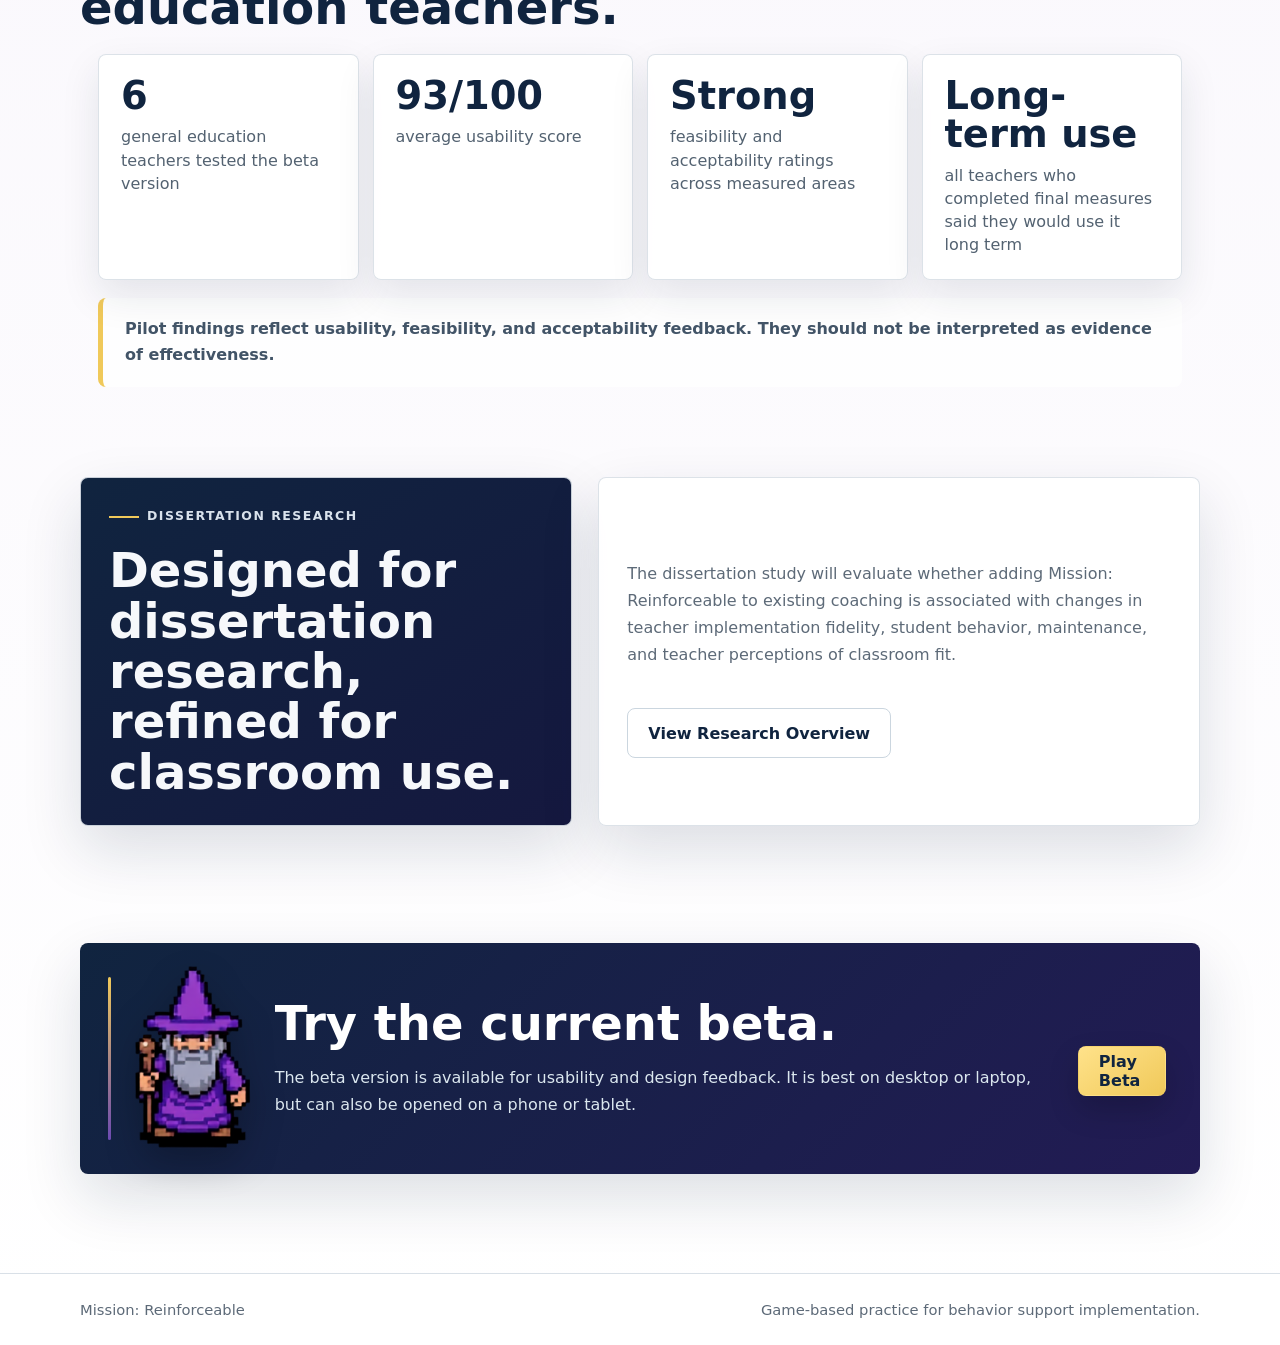
==== commit 263adfe2: "update beta data" ====
--- a/index.html
+++ b/index.html
@@ -19,7 +19,6 @@
           <a href="./">Home</a>
           <a href="research/">Research</a>
           <a href="intake/">New Game Intake</a>
-          <a href="coach-dashboard/">Beta Coaching Dashboard</a>
           <a class="nav-cta" href="beta/">Play Beta</a>
         </nav>
       </div>
@@ -81,6 +80,17 @@
         </figure>
       </section>
 
+      <section class="section dashboard-preview-section" aria-labelledby="dashboard-preview-title">
+        <div class="dashboard-preview-card">
+          <div>
+            <p class="eyebrow">Coaching dashboard preview</p>
+            <h2 id="dashboard-preview-title">See what the coaching dashboards will look like.</h2>
+            <p>This sample view shows how beta mission practice data could support consultation conversations, coaching focus, and next-step planning for teachers.</p>
+          </div>
+          <a class="button button-secondary" href="coach-dashboard/">View Beta Coaching Dashboard</a>
+        </div>
+      </section>
+
       <section class="section inside-game">
         <div class="inside-game-intro">
           <p class="eyebrow">What it is</p>
--- a/assets/site/site.css
+++ b/assets/site/site.css
@@ -504,6 +504,40 @@
   line-height: 1.5;
 }
 
+.dashboard-preview-section {
+  padding-top: 8px;
+}
+
+.dashboard-preview-card {
+  display: grid;
+  grid-template-columns: minmax(0, 1fr) auto;
+  gap: 22px;
+  align-items: center;
+  padding: 24px 26px;
+  border: 1px solid rgba(240, 201, 90, .58);
+  border-radius: var(--radius);
+  background: linear-gradient(135deg, rgba(255, 255, 255, .96), rgba(255, 248, 226, .9));
+  box-shadow: 0 18px 42px rgba(16, 36, 63, .1);
+}
+
+.dashboard-preview-card h2 {
+  font-size: clamp(1.35rem, 2.4vw, 2rem);
+}
+
+.dashboard-preview-card p:not(.eyebrow) {
+  max-width: 780px;
+  margin: 10px 0 0;
+  color: #3f5062;
+}
+
+.dashboard-preview-card .eyebrow {
+  margin-bottom: 10px;
+}
+
+.dashboard-preview-card .button {
+  white-space: nowrap;
+}
+
 .inside-game {
   padding-top: 18px;
 }
@@ -1721,6 +1755,14 @@
     grid-template-columns: 1fr;
   }
 
+  .dashboard-preview-card {
+    grid-template-columns: 1fr;
+  }
+
+  .dashboard-preview-card .button {
+    width: fit-content;
+  }
+
   .process-strip article + article {
     border-left: 0;
     border-top: 1px solid #dfe7ee;
@@ -1903,6 +1945,15 @@
     display: none;
   }
 
+  .dashboard-preview-card {
+    padding: 20px;
+  }
+
+  .dashboard-preview-card .button {
+    width: 100%;
+    white-space: normal;
+  }
+
   .coach-dashboard {
     padding-top: 28px;
   }
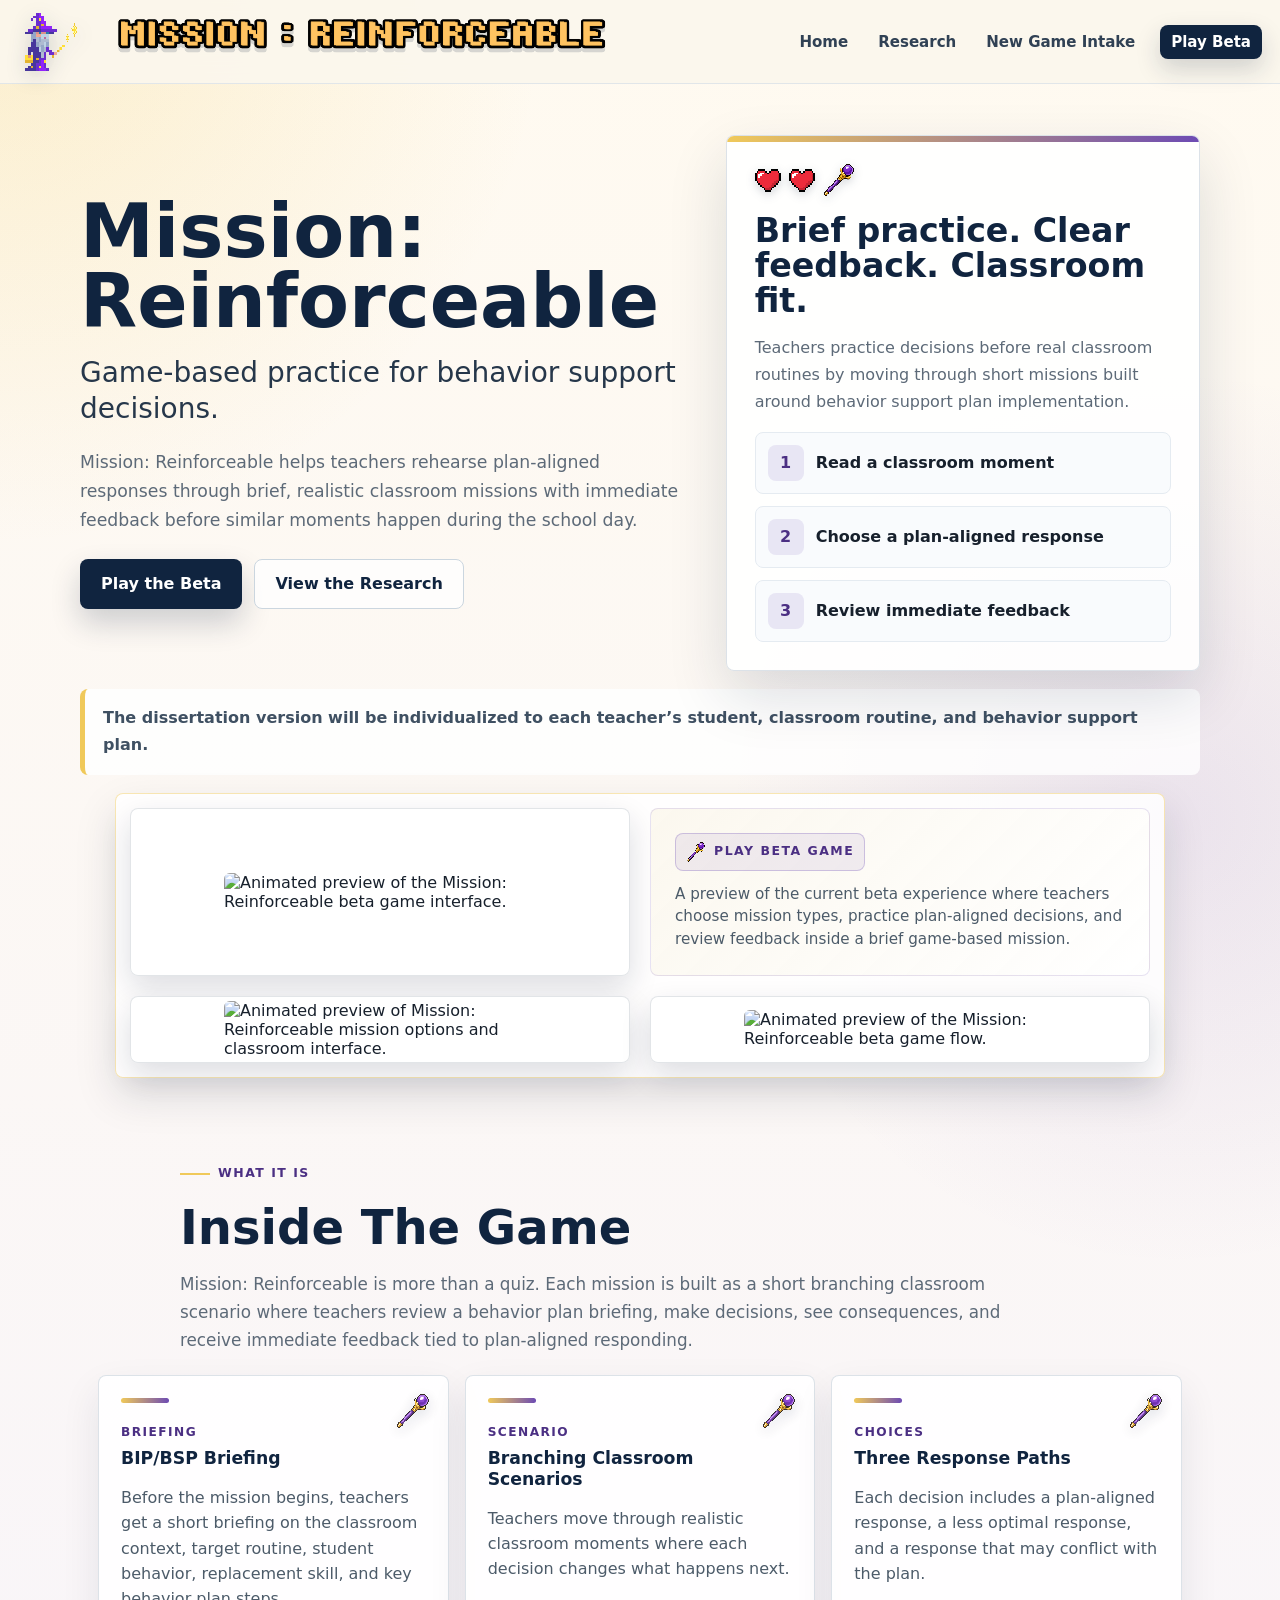
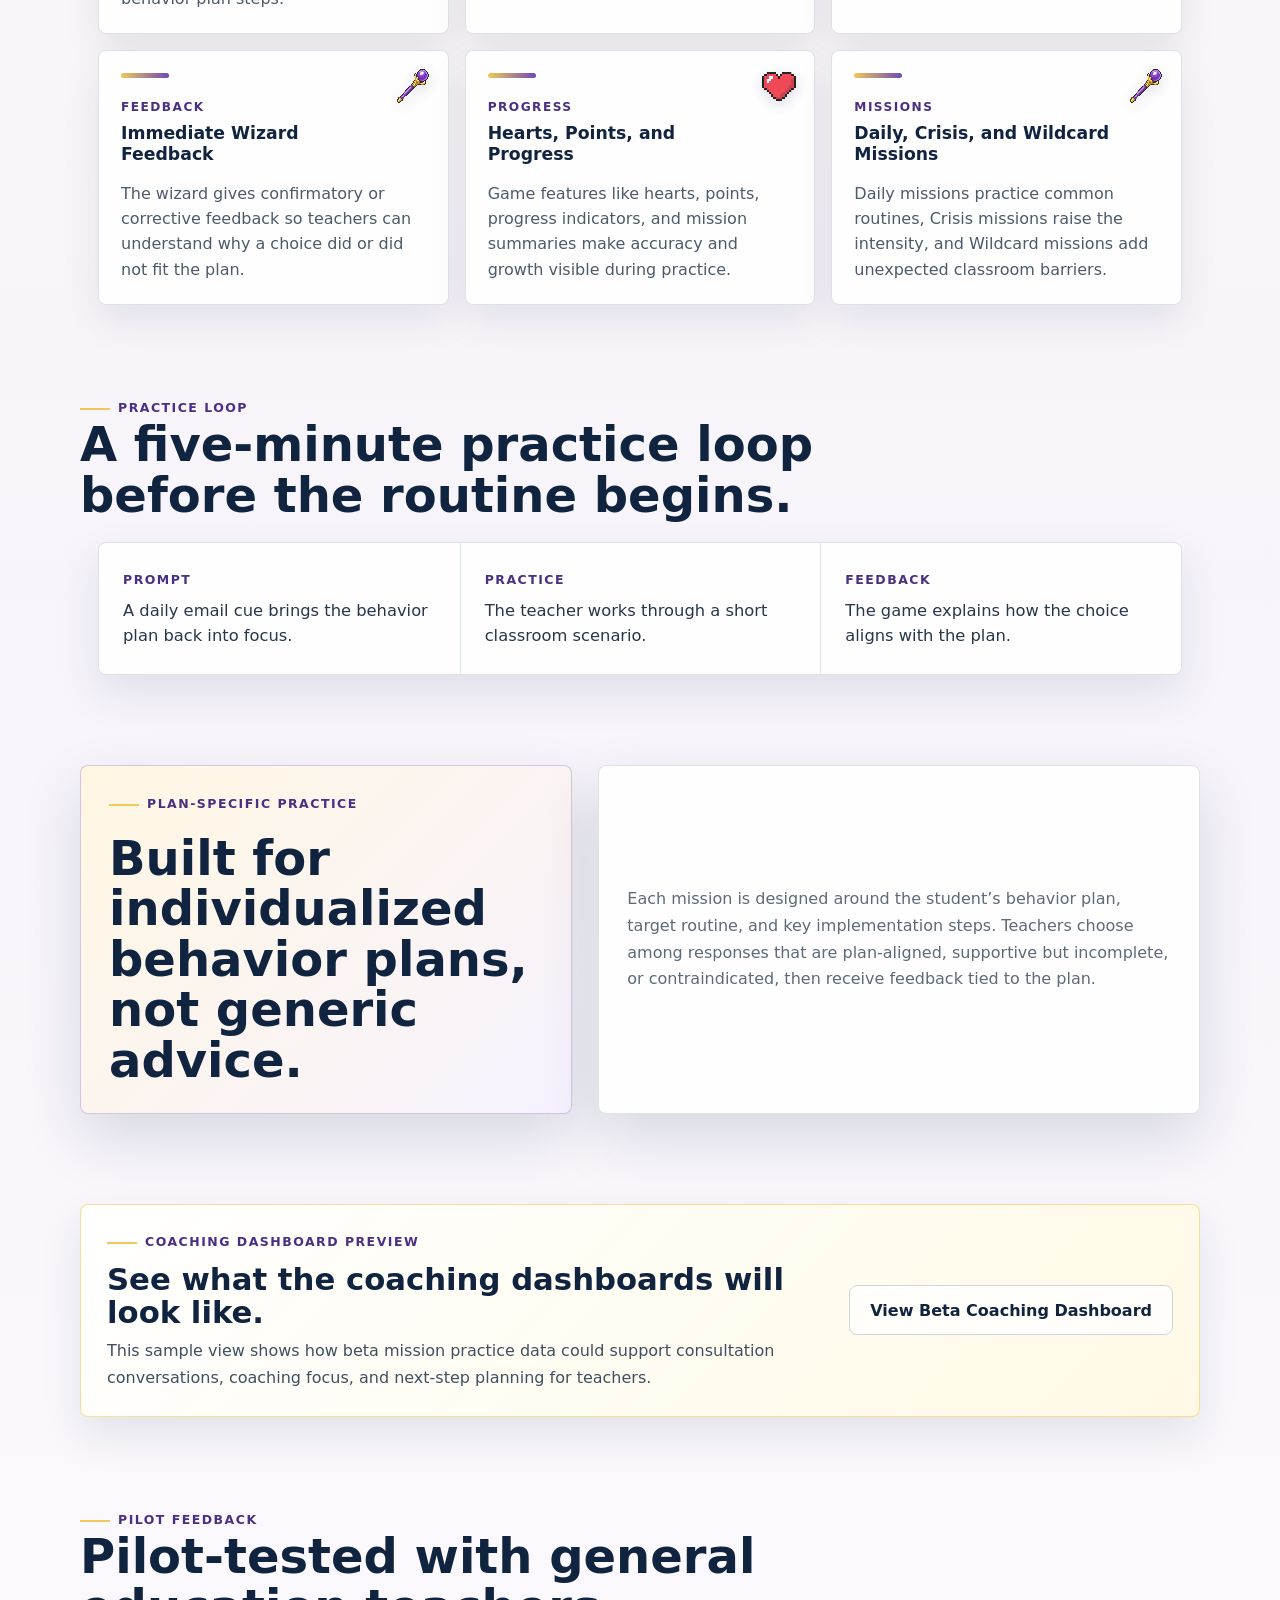
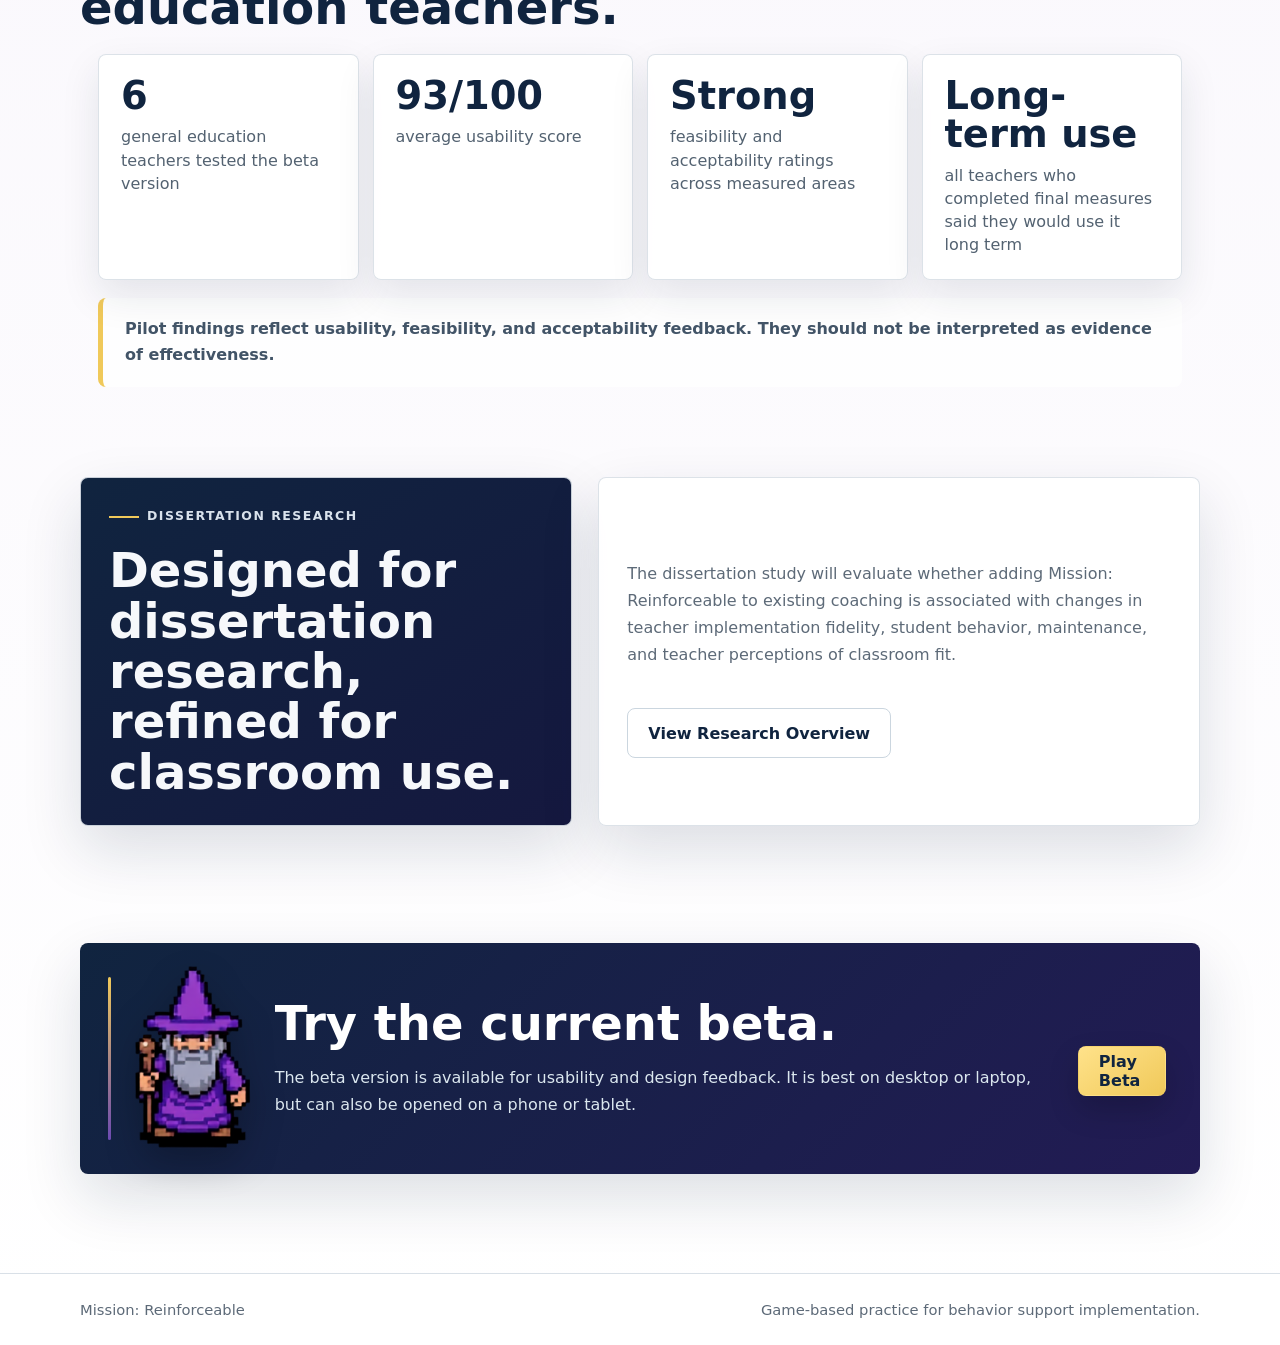
==== commit 96c455a6: "Update index.html" ====
--- a/index.html
+++ b/index.html
@@ -80,6 +80,77 @@
         </figure>
       </section>
 
+      <section class="section inside-game">
+        <div class="inside-game-intro">
+          <p class="eyebrow">What it is</p>
+          <h2>Inside The Game</h2>
+          <p>Mission: Reinforceable is more than a quiz. Each mission is built as a short branching classroom scenario where teachers review a behavior plan briefing, make decisions, see consequences, and receive immediate feedback tied to plan-aligned responding.</p>
+        </div>
+        <div class="game-feature-grid">
+          <article class="game-feature-card">
+            <span class="feature-kicker">Briefing</span>
+            <h3>BIP/BSP Briefing</h3>
+            <p>Before the mission begins, teachers get a short briefing on the classroom context, target routine, student behavior, replacement skill, and key behavior plan steps.</p>
+          </article>
+          <article class="game-feature-card">
+            <span class="feature-kicker">Scenario</span>
+            <h3>Branching Classroom Scenarios</h3>
+            <p>Teachers move through realistic classroom moments where each decision changes what happens next.</p>
+          </article>
+          <article class="game-feature-card">
+            <span class="feature-kicker">Choices</span>
+            <h3>Three Response Paths</h3>
+            <p>Each decision includes a plan-aligned response, a less optimal response, and a response that may conflict with the plan.</p>
+          </article>
+          <article class="game-feature-card">
+            <span class="feature-kicker">Feedback</span>
+            <h3>Immediate Wizard Feedback</h3>
+            <p>The wizard gives confirmatory or corrective feedback so teachers can understand why a choice did or did not fit the plan.</p>
+          </article>
+          <article class="game-feature-card">
+            <span class="feature-kicker">Progress</span>
+            <h3>Hearts, Points, and Progress</h3>
+            <p>Game features like hearts, points, progress indicators, and mission summaries make accuracy and growth visible during practice.</p>
+          </article>
+          <article class="game-feature-card">
+            <span class="feature-kicker">Missions</span>
+            <h3>Daily, Crisis, and Wildcard Missions</h3>
+            <p>Daily missions practice common routines, Crisis missions raise the intensity, and Wildcard missions add unexpected classroom barriers.</p>
+          </article>
+        </div>
+      </section>
+
+      <section class="section practice-loop-section">
+        <div class="section-intro">
+          <p class="eyebrow">Practice Loop</p>
+          <h2>A five-minute practice loop before the routine begins.</h2>
+        </div>
+        <div class="process-strip">
+          <article>
+            <span>Prompt</span>
+            <p>A daily email cue brings the behavior plan back into focus.</p>
+          </article>
+          <article>
+            <span>Practice</span>
+            <p>The teacher works through a short classroom scenario.</p>
+          </article>
+          <article>
+            <span>Feedback</span>
+            <p>The game explains how the choice aligns with the plan.</p>
+          </article>
+        </div>
+      </section>
+
+      <section class="section split refined-split">
+        <div class="panel callout">
+          <p class="eyebrow">Plan-Specific Practice</p>
+          <h2>Built for individualized behavior plans, not generic advice.</h2>
+        </div>
+        <div class="panel">
+          <p>Each mission is designed around the student’s behavior plan, target routine, and key implementation steps. Teachers choose among responses that are plan-aligned, supportive but incomplete, or contraindicated, then receive feedback tied to the plan.</p>
+        </div>
+      </section>
+
       <section class="section dashboard-preview-section" aria-labelledby="dashboard-preview-title">
         <div class="dashboard-preview-card">
           <div>
@@ -88,77 +159,6 @@
             <p>This sample view shows how beta mission practice data could support consultation conversations, coaching focus, and next-step planning for teachers.</p>
           </div>
           <a class="button button-secondary" href="coach-dashboard/">View Beta Coaching Dashboard</a>
-        </div>
-      </section>
-
-      <section class="section inside-game">
-        <div class="inside-game-intro">
-          <p class="eyebrow">What it is</p>
-          <h2>Inside The Game</h2>
-          <p>Mission: Reinforceable is more than a quiz. Each mission is built as a short branching classroom scenario where teachers review a behavior plan briefing, make decisions, see consequences, and receive immediate feedback tied to plan-aligned responding.</p>
-        </div>
-        <div class="game-feature-grid">
-          <article class="game-feature-card">
-            <span class="feature-kicker">Briefing</span>
-            <h3>BIP/BSP Briefing</h3>
-            <p>Before the mission begins, teachers get a short briefing on the classroom context, target routine, student behavior, replacement skill, and key behavior plan steps.</p>
-          </article>
-          <article class="game-feature-card">
-            <span class="feature-kicker">Scenario</span>
-            <h3>Branching Classroom Scenarios</h3>
-            <p>Teachers move through realistic classroom moments where each decision changes what happens next.</p>
-          </article>
-          <article class="game-feature-card">
-            <span class="feature-kicker">Choices</span>
-            <h3>Three Response Paths</h3>
-            <p>Each decision includes a plan-aligned response, a less optimal response, and a response that may conflict with the plan.</p>
-          </article>
-          <article class="game-feature-card">
-            <span class="feature-kicker">Feedback</span>
-            <h3>Immediate Wizard Feedback</h3>
-            <p>The wizard gives confirmatory or corrective feedback so teachers can understand why a choice did or did not fit the plan.</p>
-          </article>
-          <article class="game-feature-card">
-            <span class="feature-kicker">Progress</span>
-            <h3>Hearts, Points, and Progress</h3>
-            <p>Game features like hearts, points, progress indicators, and mission summaries make accuracy and growth visible during practice.</p>
-          </article>
-          <article class="game-feature-card">
-            <span class="feature-kicker">Missions</span>
-            <h3>Daily, Crisis, and Wildcard Missions</h3>
-            <p>Daily missions practice common routines, Crisis missions raise the intensity, and Wildcard missions add unexpected classroom barriers.</p>
-          </article>
-        </div>
-      </section>
-
-      <section class="section practice-loop-section">
-        <div class="section-intro">
-          <p class="eyebrow">Practice Loop</p>
-          <h2>A five-minute practice loop before the routine begins.</h2>
-        </div>
-        <div class="process-strip">
-          <article>
-            <span>Prompt</span>
-            <p>A daily email cue brings the behavior plan back into focus.</p>
-          </article>
-          <article>
-            <span>Practice</span>
-            <p>The teacher works through a short classroom scenario.</p>
-          </article>
-          <article>
-            <span>Feedback</span>
-            <p>The game explains how the choice aligns with the plan.</p>
-          </article>
-        </div>
-      </section>
-
-      <section class="section split refined-split">
-        <div class="panel callout">
-          <p class="eyebrow">Plan-Specific Practice</p>
-          <h2>Built for individualized behavior plans, not generic advice.</h2>
-        </div>
-        <div class="panel">
-          <p>Each mission is designed around the student’s behavior plan, target routine, and key implementation steps. Teachers choose among responses that are plan-aligned, supportive but incomplete, or contraindicated, then receive feedback tied to the plan.</p>
         </div>
       </section>
 
